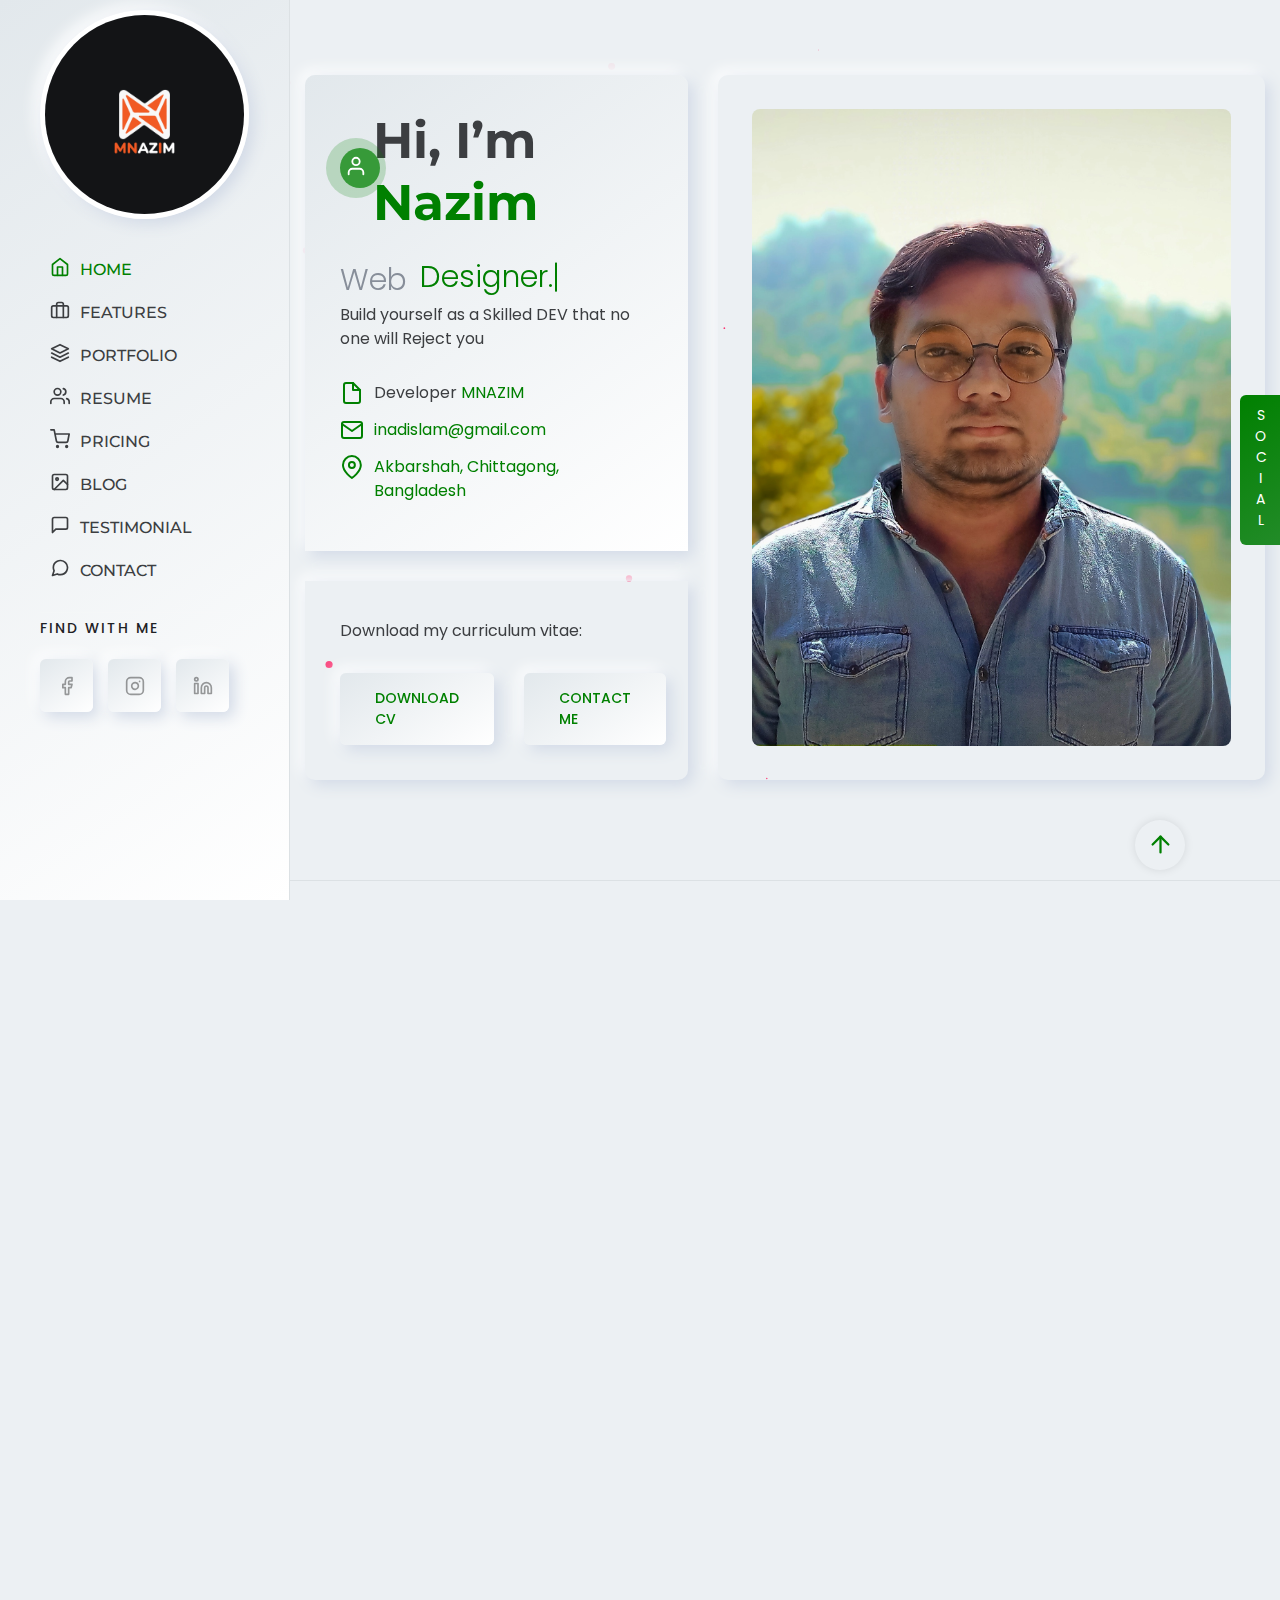
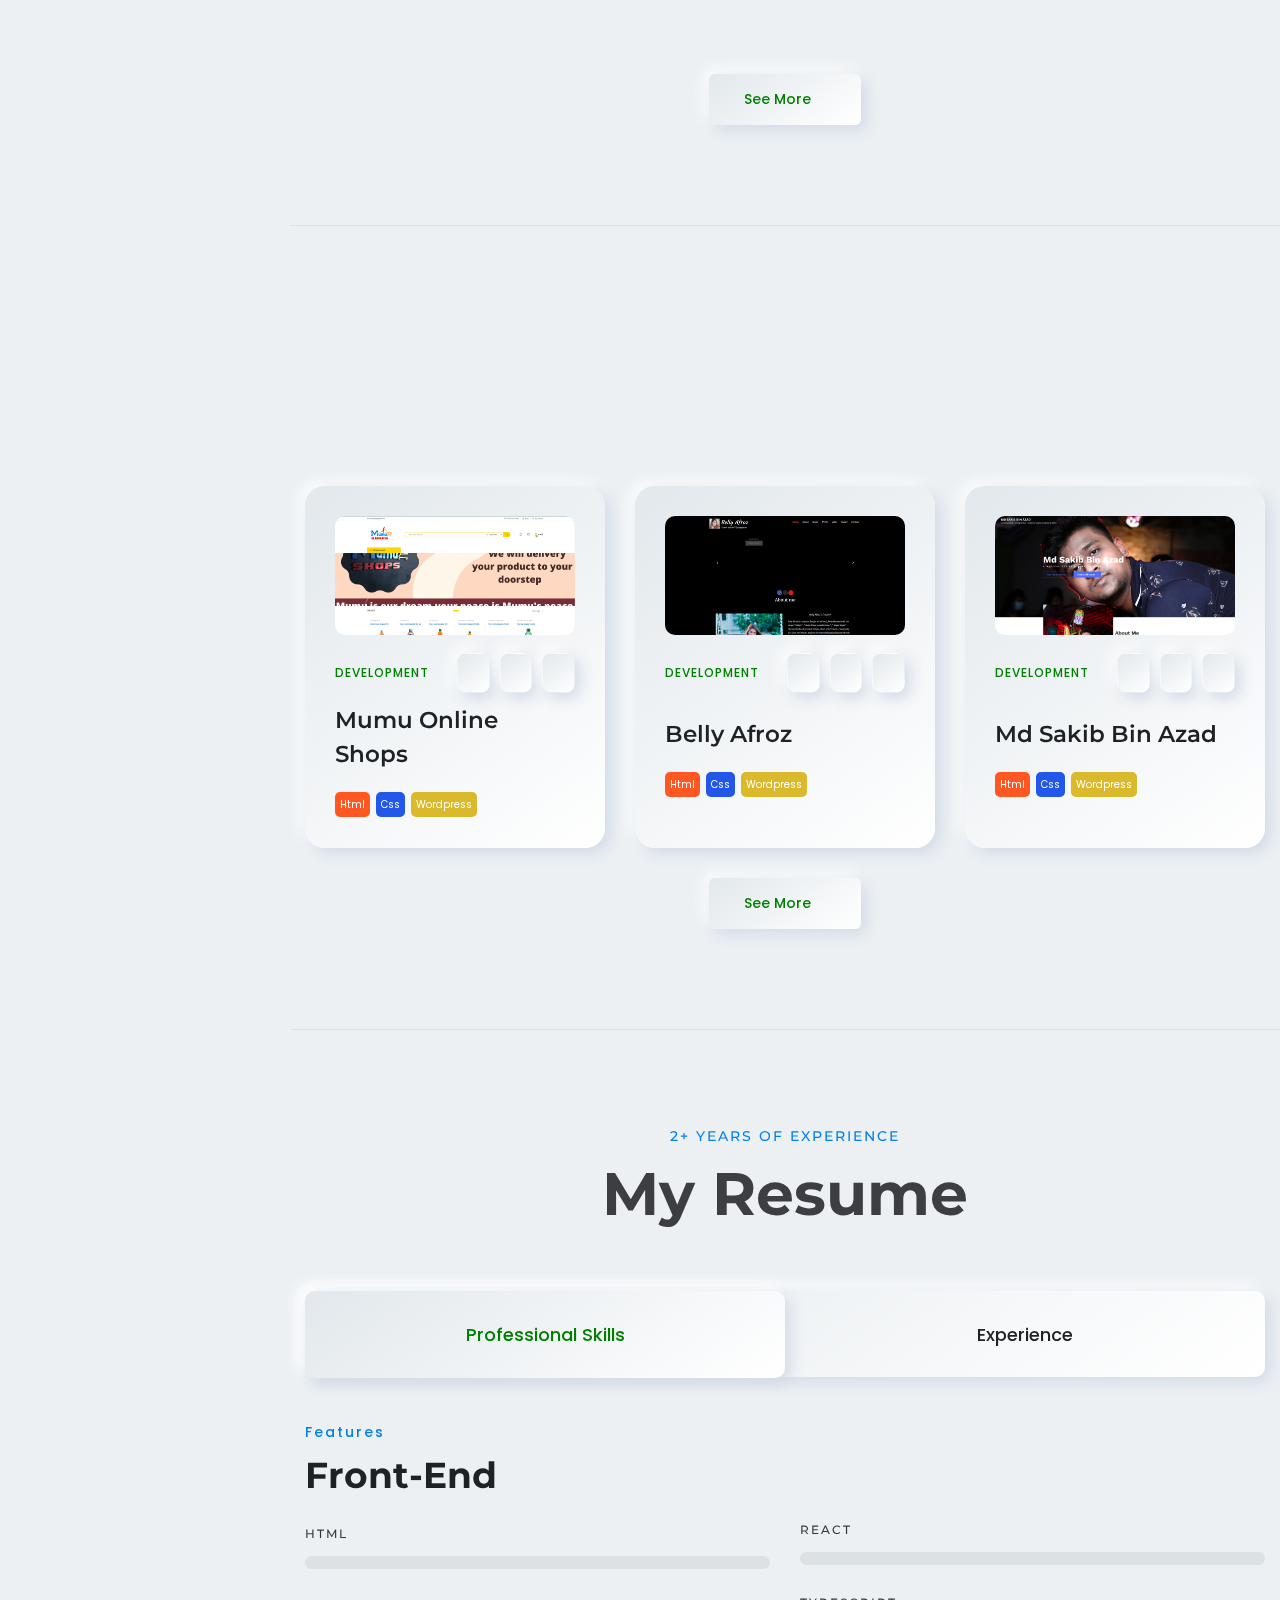
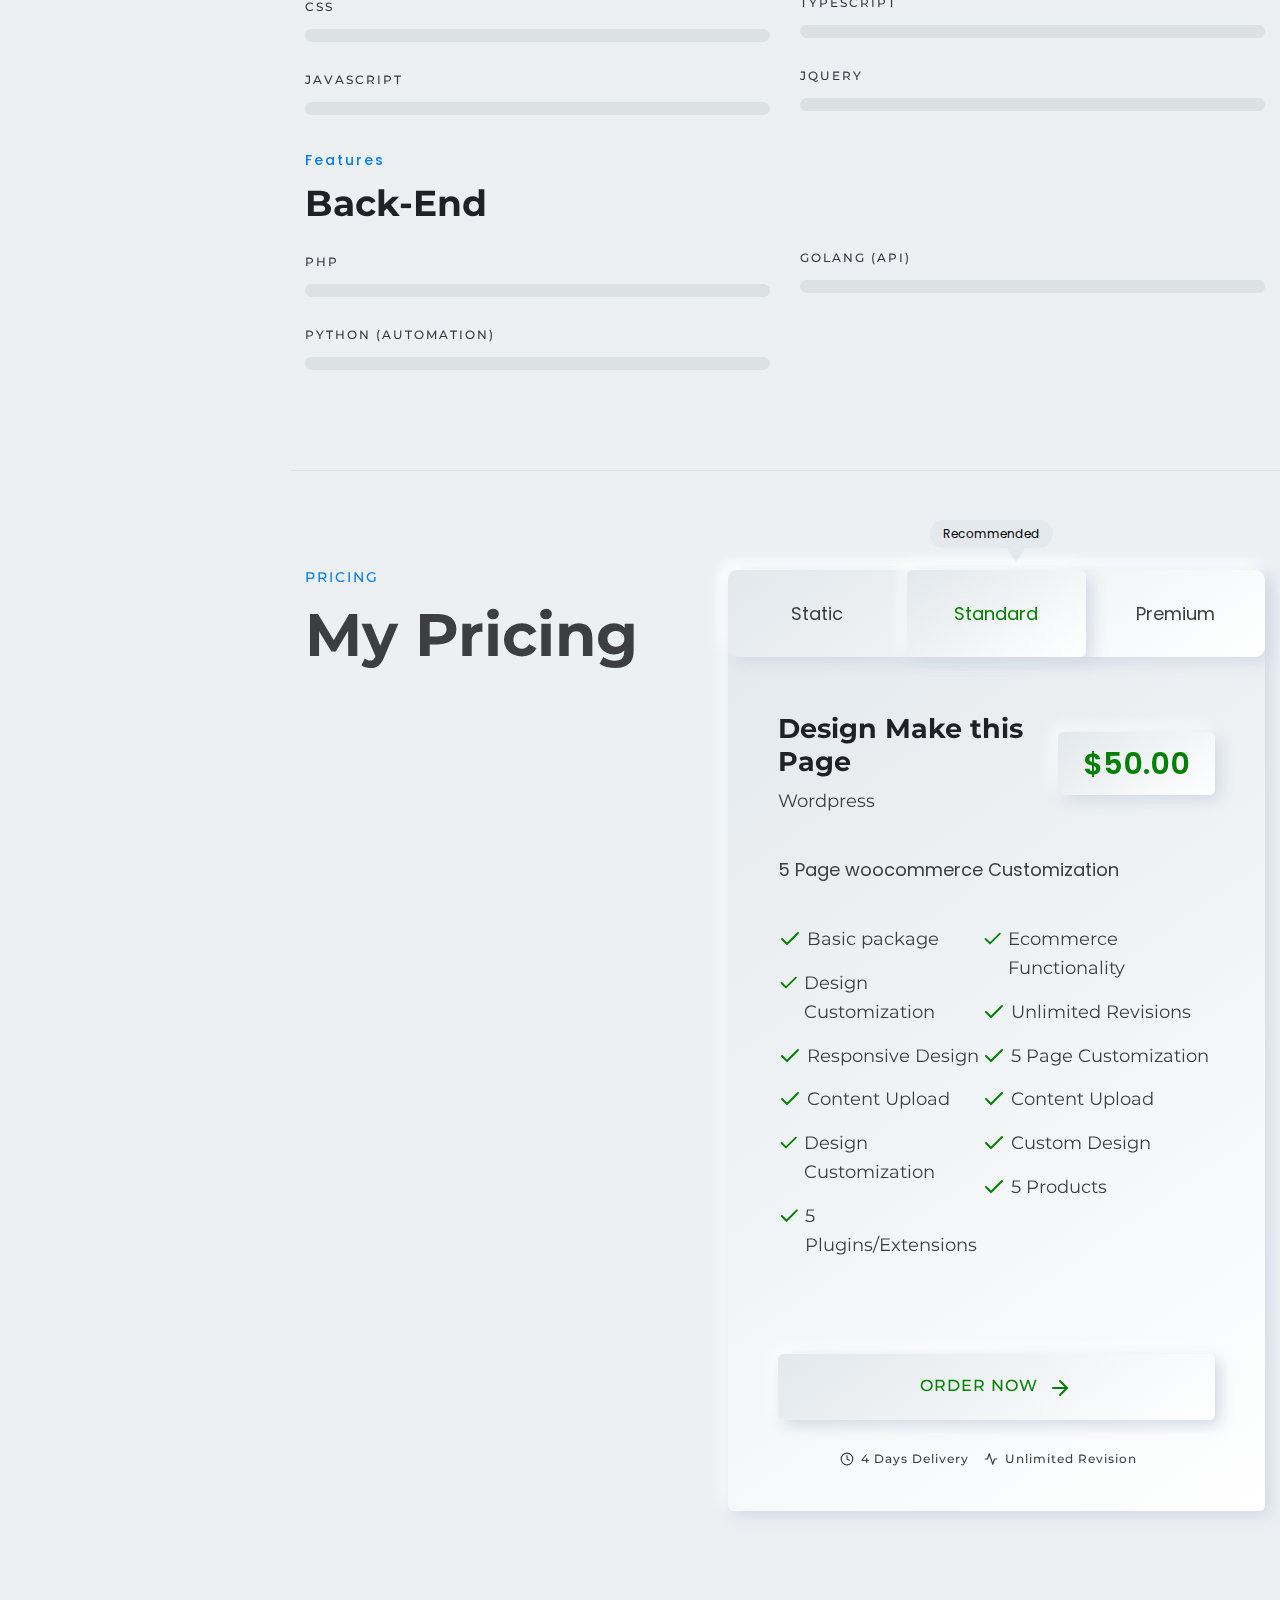
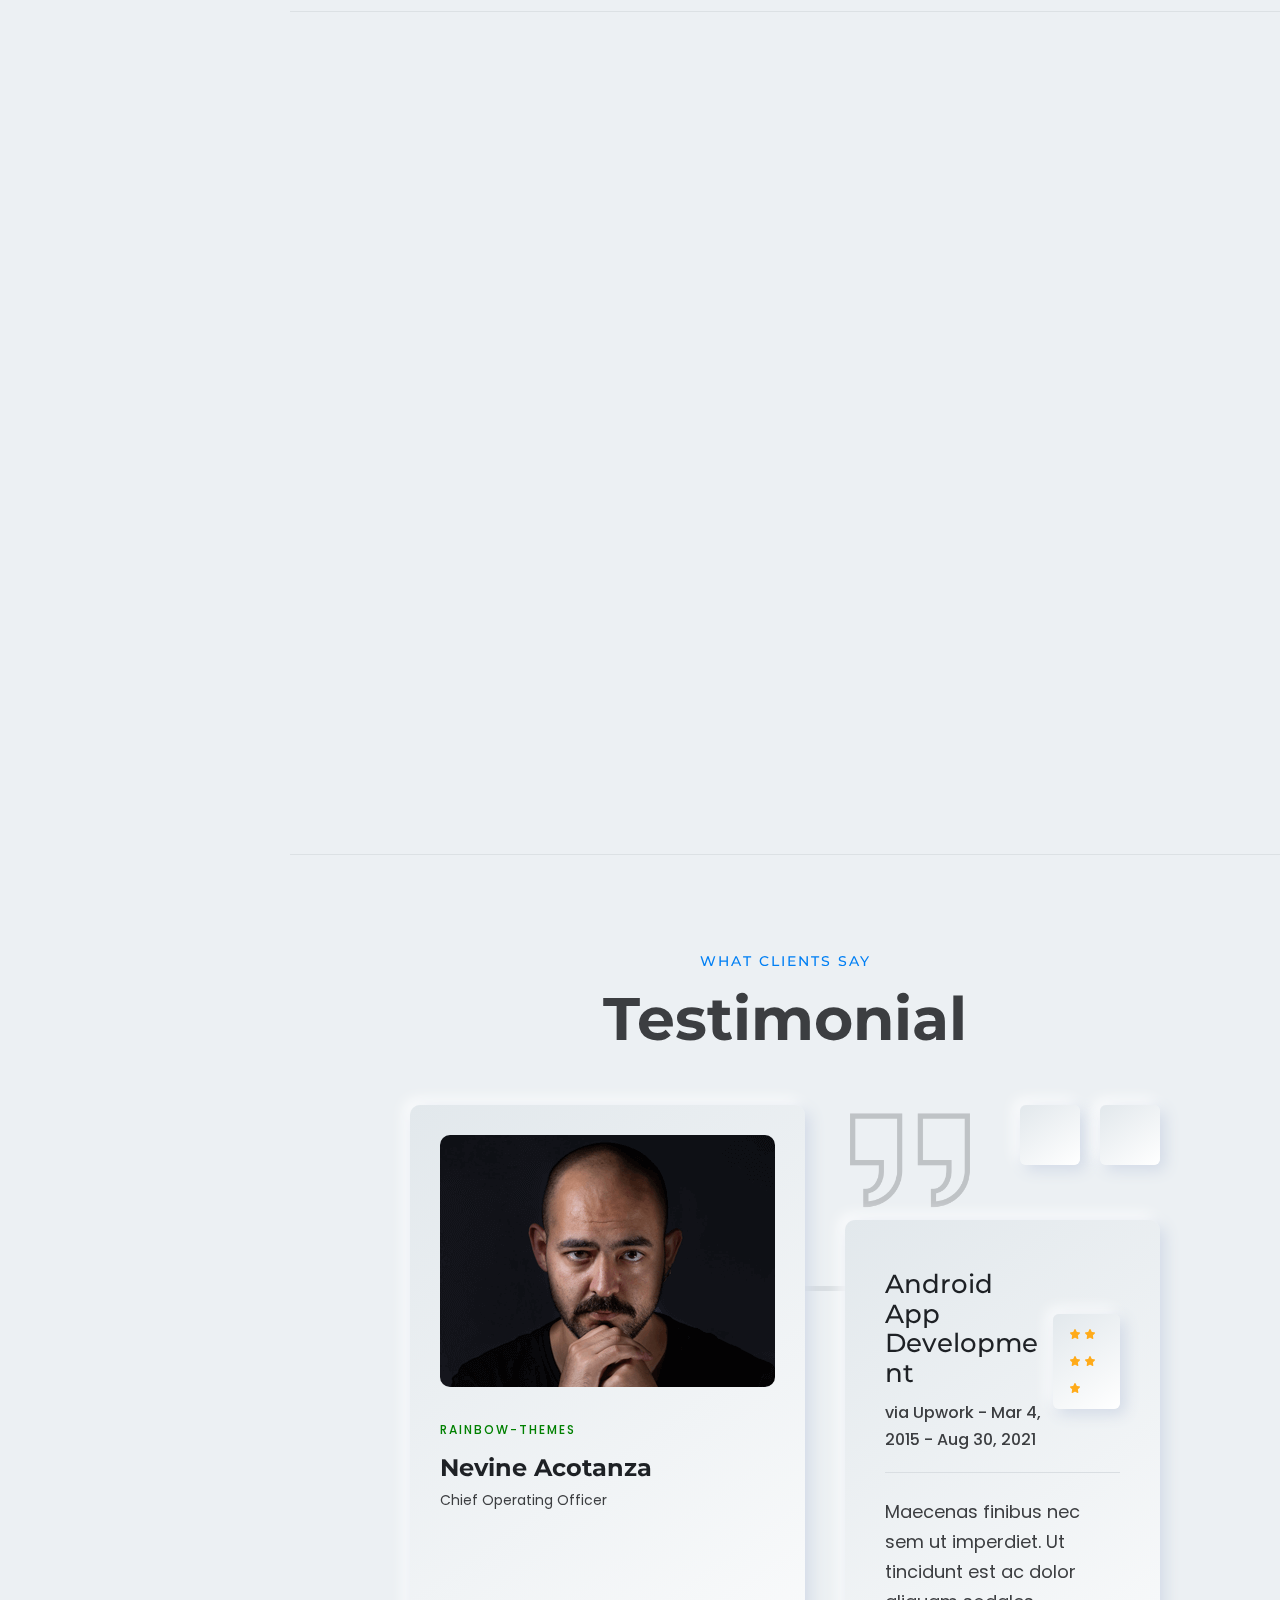
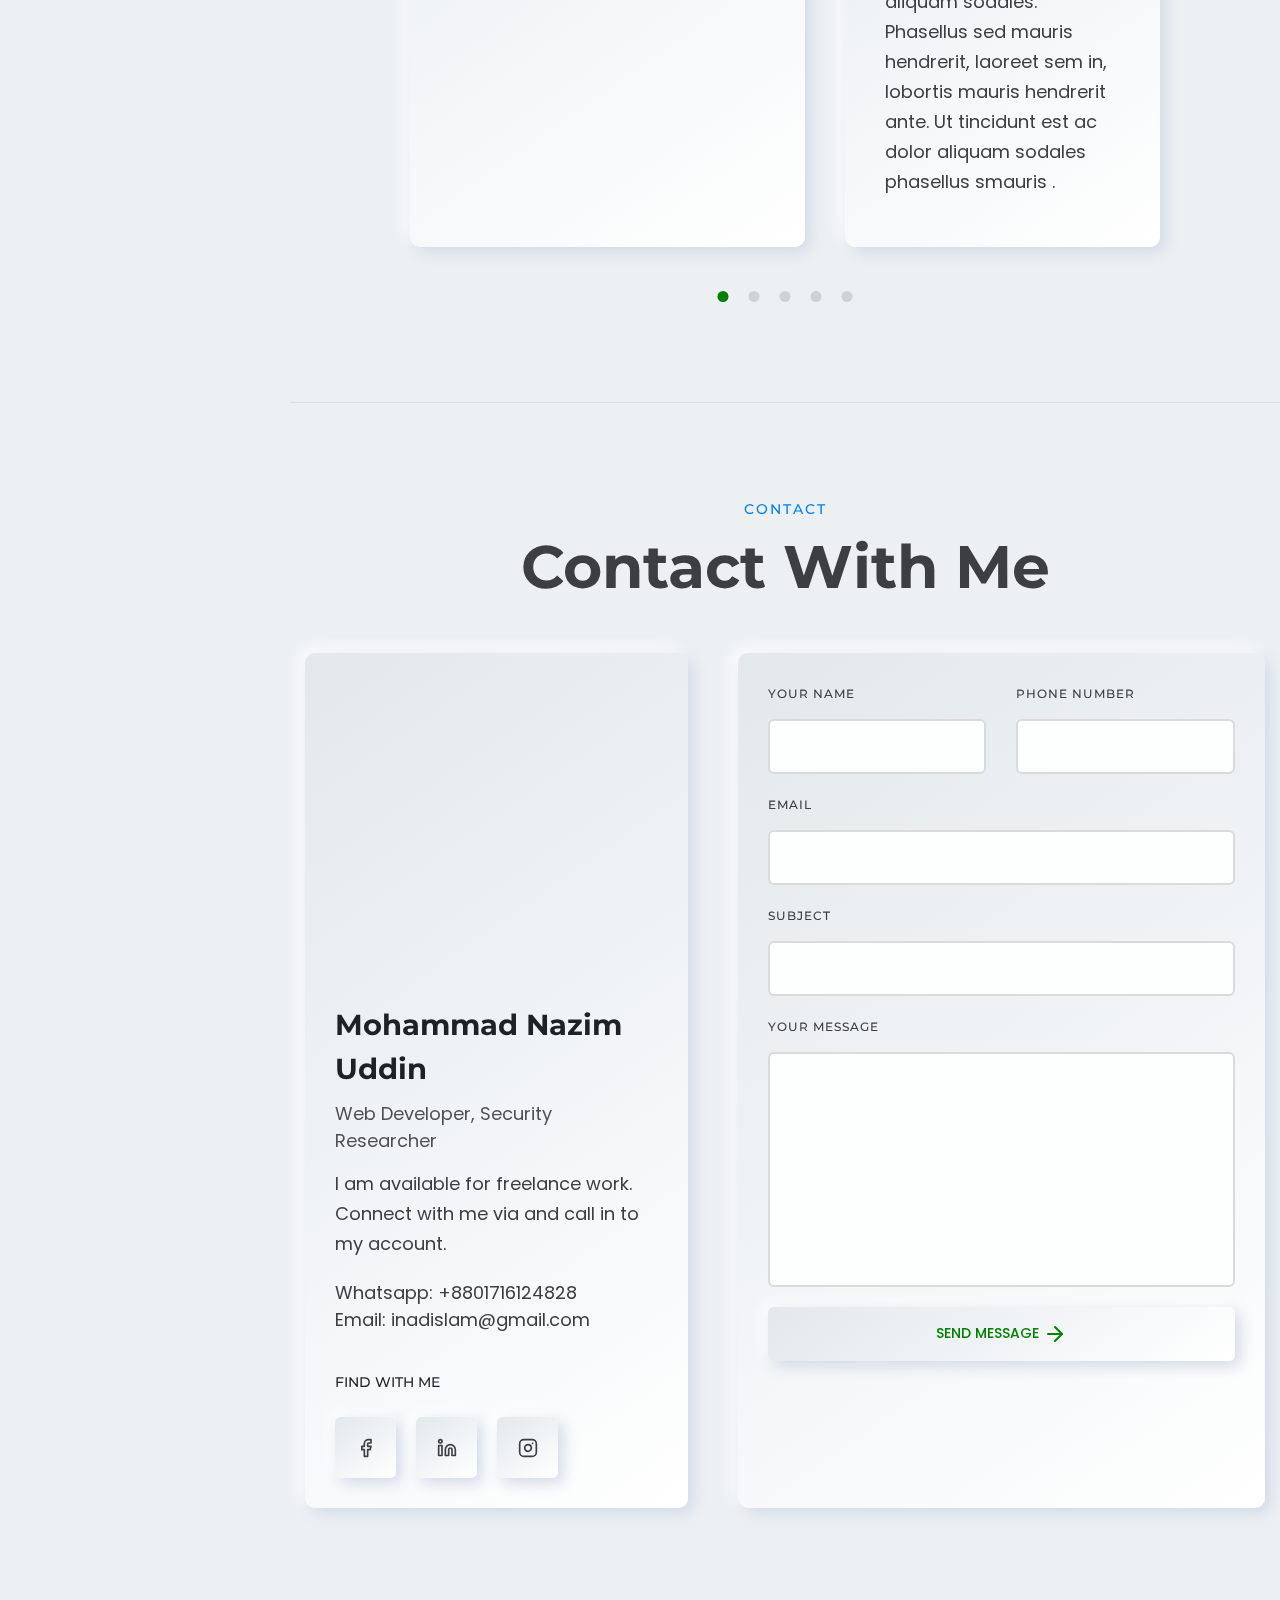
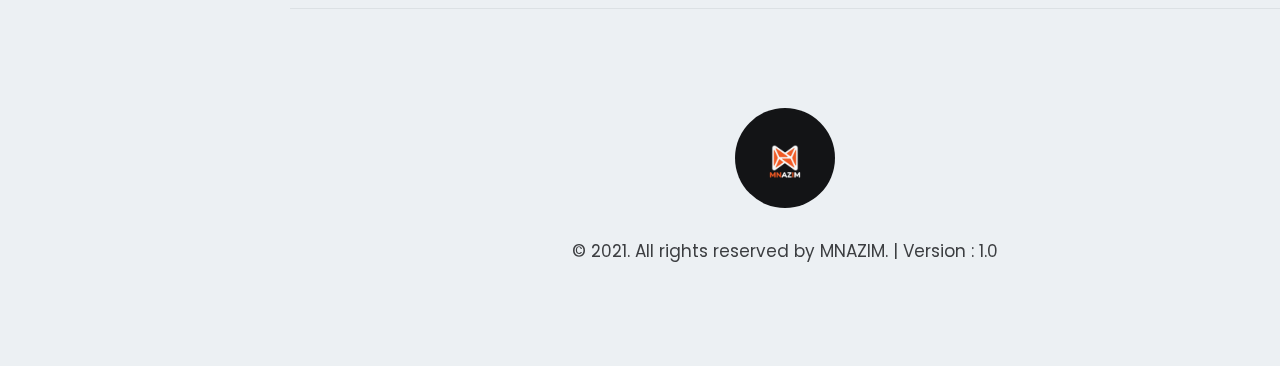
==== dev-portfolio/index.html @ f453cce5 "New Portfolio Added" ====
<!DOCTYPE html>
<html lang="en">

<head>
    <meta charset="utf-8">
    <meta http-equiv="x-ua-compatible" content="ie=edge">
    <title>Mohammad Nazim Uddin || Personal Portfolio </title>
    <meta name="robots" content="noindex, follow" />
    <meta name="viewport" content="width=device-width, initial-scale=1, shrink-to-fit=no">
    <meta name="Developer" content="Mohammad Nazim Uddin" />
    <meta name="description" content="This is my Portfolio Site | MNAZIM |" />
    <meta name="twitter:title" content="|| MNAZIM Portfolio ||">
    <meta name="twitter:card" content="summary_large_image">
    <meta name="twitter:description" content="This is my Portfolio Site | MNAZIM |">
    <meta property="og:title" content="This is my Portfolio Site | MNAZIM |">
    <meta property="og:image" content="assets/img/wapborhan.png">
    <meta property="og:image:width" content="700" />
    <meta property="og:image:height" content="400" />
    <meta property="og:url" content="https://inadislam.github.io" />
    <meta property="og:type" content="WEBSITE" />
    <meta property="og:title" content="|| MNAZIM Portfolio ||" />
    <meta property="og:description" content="This is my Portfolio Site | MNAZIM |" />
    <meta property="og:site_name" content="MNAZIM" />
    <meta name="twitter:image" content="assets/img/wapborhan.png">
    <!-- Favicon -->
    <link rel="shortcut icon" type="image/x-icon" href="assets/images/favicon.ico">
    <!-- CSS  -->
    <link rel="stylesheet" href="assets/css/vendor/bootstrap.min.css">
    <link rel="stylesheet" href="assets/css/vendor/slick.css">
    <link rel="stylesheet" href="assets/css/vendor/slick-theme.css">
    <link rel="stylesheet" href="assets/css/vendor/aos.css">
    <link rel="stylesheet" href="assets/css/plugins/feature.css">
    <!-- Style css -->
    <link rel="stylesheet" href="assets/css/style.css">
</head>

<body class="white-version home-sticky spybody" data-spy="scroll" data-target=".navbar-example2" data-offset="150">

    <!-- start Header area -->
    <div class="d-none d-xl-block header-style-2">
        <header class="rn-header-area d-flex align-items-start flex-column left-header-style">
            <div class="logo-area">
                <a href="index.html">
                    <img src="assets/images/logo/logo-06.png" alt="personal-logo">
                </a>
            </div>
            <nav id="sideNavs" class="mainmenu-nav navbar-example2">
                <ul class="primary-menu nav nav-pills">
                    <li class="nav-item"><a class="nav-link smoth-animation-two active" href="#home"><i
                                data-feather="home"></i> Home</a></li>
                    <li class="nav-item"><a class="nav-link smoth-animation-two" href="#features"> <i
                                data-feather="briefcase"></i>Features</a></li>
                    <li class="nav-item"><a class="nav-link smoth-animation-two" href="#portfolio"><i
                                data-feather="layers"></i>Portfolio</a></li>
                    <li class="nav-item"><a class="nav-link smoth-animation-two" href="#resume"><i
                                data-feather="users"></i>Resume</a></li>
                    <li class="nav-item"><a class="nav-link smoth-animation-two" href="#pricing"><i
                                data-feather="shopping-cart"></i>Pricing</a></li>
                    <li class="nav-item"><a class="nav-link smoth-animation-two" href="#blog"><i
                                data-feather="image"></i>blog</a></li>
                    <li class="nav-item"><a class="nav-link smoth-animation-two" href="#testimonial"><i
                                data-feather="message-square"></i>Testimonial</a></li>
                    <li class="nav-item"><a class="nav-link smoth-animation-two" href="#contacts"><i
                                data-feather="message-circle"></i>Contact</a></li>
                </ul>
            </nav>
            <div class="footer">
                <div class="social-share-style-1  mt--30">
                    <span class="title">find with me</span>
                    <ul class="social-share d-flex liststyle">
                        <li class="facebook"><a href="http://facebook.com/mnuddin.dh" target="_blank"><svg
                                    xmlns="http://www.w3.org/2000/svg" width="24" height="24" viewBox="0 0 24 24"
                                    fill="none" stroke="currentColor" stroke-width="2" stroke-linecap="round"
                                    stroke-linejoin="round" class="feather feather-facebook">
                                    <path d="M18 2h-3a5 5 0 0 0-5 5v3H7v4h3v8h4v-8h3l1-4h-4V7a1 1 0 0 1 1-1h3z"></path>
                                </svg></a>
                        </li>
                        <li class="instagram"><a href="https://www.instagram.com/mdnazimuddin.dh" target="_blank"><svg
                                    xmlns="http://www.w3.org/2000/svg" width="24" height="24" viewBox="0 0 24 24"
                                    fill="none" stroke="currentColor" stroke-width="2" stroke-linecap="round"
                                    stroke-linejoin="round" class="feather feather-instagram">
                                    <rect x="2" y="2" width="20" height="20" rx="5" ry="5"></rect>
                                    <path d="M16 11.37A4 4 0 1 1 12.63 8 4 4 0 0 1 16 11.37z"></path>
                                    <line x1="17.5" y1="6.5" x2="17.51" y2="6.5"></line>
                                </svg></a>
                        </li>
                        <li class="linkedin"><a href="https://www.linkedin.com/in/mohammad-nazim-uddin-a07400223/"
                                target="_blank"><svg xmlns="http://www.w3.org/2000/svg" width="24" height="24"
                                    viewBox="0 0 24 24" fill="none" stroke="currentColor" stroke-width="2"
                                    stroke-linecap="round" stroke-linejoin="round" class="feather feather-linkedin">
                                    <path
                                        d="M16 8a6 6 0 0 1 6 6v7h-4v-7a2 2 0 0 0-2-2 2 2 0 0 0-2 2v7h-4v-7a6 6 0 0 1 6-6z">
                                    </path>
                                    <rect x="2" y="9" width="4" height="12"></rect>
                                    <circle cx="4" cy="4" r="2"></circle>
                                </svg></a>
                        </li>
                    </ul>
                </div>
            </div>
        </header>
    </div>
    <!-- start Header area end -->

    <!-- Header Mobile Bar  -->
    <div class="header-style-2 d-block d-xl-none">
        <div class="row align-items-center">
            <div class="col-6">
                <div class="logo">
                    <a href="index.html">
                        <img src="assets/images/logo/logo-dark.png" alt="Logo">
                    </a>
                </div>
            </div>
            <div class="col-6">
                <div class="header-right text-right">
                    <div class="hamberger-menu">
                        <i id="menuBtn" class="feather-menu humberger-menu"></i>
                    </div>
                </div>
            </div>
        </div>
    </div>
    <!-- Header Mobile Bar  -->

    <!-- Start Popup Mobile Menu  -->
    <div class="popup-mobile-menu">
        <div class="inner">
            <div class="menu-top">
                <div class="menu-header">
                    <div class="sr-hd">
                        <div class="sr-logo">
                            <a class="logo" href="index.html">
                                <img src="assets/images/logo/logos-circle.png" alt="Personal Portfolio">
                            </a>
                        </div>
                        <div class="sr-content">
                            <p class="discription">MNAZIM</p>
                        </div>
                    </div>
                    <div class="close-button">
                        <button class="close-menu-activation close"><i data-feather="x"></i></button>
                    </div>

                </div>

            </div>
            <div class="content">
                <ul class="primary-menu nav nav-pills">
                    <li class="nav-item"><a class="nav-link smoth-animation-two active" href="#home">Home</a></li>
                    <li class="nav-item"><a class="nav-link smoth-animation-two" href="#features">Features</a></li>
                    <li class="nav-item"><a class="nav-link smoth-animation-two" href="#portfolio">Portfolio</a></li>
                    <li class="nav-item"><a class="nav-link smoth-animation-two" href="#resume">Resume</a></li>
                    <li class="nav-item"><a class="nav-link smoth-animation-two" href="#clients">Clients</a></li>
                    <li class="nav-item"><a class="nav-link smoth-animation-two" href="#pricing">Pricing</a></li>
                    <li class="nav-item"><a class="nav-link smoth-animation-two" href="#blog">blog</a></li>
                    <li class="nav-item"><a class="nav-link smoth-animation-two" href="#contacts">Contact</a></li>
                </ul>
                <!-- social sharea area -->
                <div class="social-share-style-1 mt--40">
                    <span class="title">find with me</span>
                    <ul class="social-share d-flex liststyle">
                        <li class="facebook"><a href="http://facebook.com/mnuddin.dh" target="_blank"><svg
                                    xmlns="http://www.w3.org/2000/svg" width="24" height="24" viewBox="0 0 24 24"
                                    fill="none" stroke="currentColor" stroke-width="2" stroke-linecap="round"
                                    stroke-linejoin="round" class="feather feather-facebook">
                                    <path d="M18 2h-3a5 5 0 0 0-5 5v3H7v4h3v8h4v-8h3l1-4h-4V7a1 1 0 0 1 1-1h3z"></path>
                                </svg></a>
                        </li>
                        <li class="instagram"><a href="https://www.instagram.com/mdnazimuddin.dh" target="_blank"><svg
                                    xmlns="http://www.w3.org/2000/svg" width="24" height="24" viewBox="0 0 24 24"
                                    fill="none" stroke="currentColor" stroke-width="2" stroke-linecap="round"
                                    stroke-linejoin="round" class="feather feather-instagram">
                                    <rect x="2" y="2" width="20" height="20" rx="5" ry="5"></rect>
                                    <path d="M16 11.37A4 4 0 1 1 12.63 8 4 4 0 0 1 16 11.37z"></path>
                                    <line x1="17.5" y1="6.5" x2="17.51" y2="6.5"></line>
                                </svg></a>
                        </li>
                        <li class="linkedin"><a href="https://www.linkedin.com/in/mohammad-nazim-uddin-a07400223/"
                                target="_blank"><svg xmlns="http://www.w3.org/2000/svg" width="24" height="24"
                                    viewBox="0 0 24 24" fill="none" stroke="currentColor" stroke-width="2"
                                    stroke-linecap="round" stroke-linejoin="round" class="feather feather-linkedin">
                                    <path
                                        d="M16 8a6 6 0 0 1 6 6v7h-4v-7a2 2 0 0 0-2-2 2 2 0 0 0-2 2v7h-4v-7a6 6 0 0 1 6-6z">
                                    </path>
                                    <rect x="2" y="9" width="4" height="12"></rect>
                                    <circle cx="4" cy="4" r="2"></circle>
                                </svg></a>
                        </li>
                    </ul>
                </div>
                <!-- end -->
            </div>
        </div>
    </div>
    <!-- End Popup Mobile Menu  -->

    <main class="page-wrapper-two">


        <!-- Start Slider Area -->
        <div id="home" class="rn-slide-area">
            <div class="slide slider-style-3">
                <div id="particles-js"></div>
                <div class="container">
                    <div class="row slider-wrapper">
                        <div class="order-2 order-xl-1 col-lg-12 col-xl-5 mt_lg--50 mt_md--50 mt_sm--50">
                            <div class="slider-info">
                                <div class="row">
                                    <div class="col-xl-12 col-lg-12 col-12">
                                        <div class="user-info-top">
                                            <div class="user-info-header">
                                                <div class="sr-user">
                                                    <div class="user">
                                                        <i data-feather="user"></i>
                                                    </div>
                                                    <h2 class="title">
                                                        Hi, I’m <span>Nazim</span>
                                                    </h2>
                                                </div>
                                                <!-- type headline start-->
                                                <span class="cd-headline clip is-full-width">
                                                    <span>Web</span>
                                                    <!-- ROTATING TEXT -->
                                                    <span class="cd-words-wrapper">
                                                        <b class="is-visible">Designer.</b>
                                                        <b class="is-hidden">Developer.</b>
                                                        <b class="is-hidden">Security Researcher.</b>
                                                    </span>
                                                </span>
                                                <!-- type headline end -->
                                                <p class="disc">Build yourself as a Skilled DEV that no one will Reject
                                                    you</p>
                                            </div>
                                            <div class="user-info-footer">
                                                <div class="info">
                                                    <i data-feather="file"></i>
                                                    <span>Developer <a href="https://facebook.com/mnuddin.dev"
                                                            target="_blank">MNAZIM</a></span>
                                                </div>
                                                <div class="info">
                                                    <i data-feather="mail"></i>
                                                    <span><a href="mailto:inadislam@gmail.com">inadislam@gmail.com</a>
                                                    </span>
                                                </div>
                                                <div class="info">
                                                    <i data-feather="map-pin"></i>
                                                    <span><a href="https://goo.gl/maps/cBhWngN7Z9xFyNLi7"> Akbarshah,
                                                            Chittagong, Bangladesh</a></span>
                                                </div>
                                            </div>
                                        </div>
                                    </div>

                                    <div class="col-xl-12 col-lg-12 col-12">
                                        <div class="user-info-bottom">
                                            <span>Download my curriculum vitae: </span>
                                            <div class="button-wrapper d-flex">
                                                <a class="rn-btn mr--30" href="more/mnuddin.pdf"><span>DOWNLOAD
                                                        CV</span></a>
                                                <a class="rn-btn" href="#contacts"><span>CONTACT ME</span></a>
                                            </div>
                                        </div>
                                    </div>

                                </div>
                            </div>
                        </div>

                        <div class="order-1 order-xl-2 col-lg-12 col-xl-7">
                            <div class="background-image-area srpd">
                                <div class="havatar thumbnail-image img-container--gradient">
                                    <img id="border" class="image gardnt" src="assets/images/slider/author.jpeg"
                                        alt="Personal Portfolio">
                                </div>
                                <span class="gradient-borders"></span>
                            </div>
                        </div>

                    </div>
                </div>
            </div>
        </div>
        <!-- End Slider Area -->





        <!-- Start Service Area -->
        <div class="rn-service-area rn-section-gap section-separator" id="features">
            <div class="container">
                <div class="row">
                    <div class="col-lg-12">
                        <div class="section-title text-center" data-aos="fade-up" data-aos-duration="500"
                            data-aos-delay="100" data-aos-once="true">
                            <span class="subtitle">Features</span>
                            <h2 class="title">What I Do</h2>
                        </div>
                    </div>
                </div>
                <div class="row row--25 mt_md--10 mt_sm--10 justify-content-center">

                    <!-- Start Single Service -->
                    <div data-aos="fade-up" data-aos-duration="500" data-aos-delay="100" data-aos-once="true"
                        class="col-lg-6 col-xl-4 col-md-6 col-sm-12 col-12 mt--50 mt_md--30 mt_sm--30">
                        <div class="rn-service">
                            <div class="inner">
                                <div class="icon">
                                    <i data-feather="menu"></i>
                                </div>
                                <div class="content">
                                    <h4 class="title">Web Design</h4>
                                    <p class="description">Modern genre need Modern website to start your online
                                        business.I am a professional Web Designer.I will make a modern responsive web
                                        template as your requirements.</p>
                                    <a class="read-more-button"><i class="feather-arrow-right"></i></a>
                                </div>
                            </div>
                            <!-- <a class="over-link" href="more/features/web-design.html"></a> -->
                        </div>
                    </div>
                    <!-- End SIngle Service -->
                    <!-- Start Single Service -->
                    <div data-aos="fade-up" data-aos-duration="500" data-aos-delay="300" data-aos-once="true"
                        class="col-lg-6 col-xl-4 col-md-6 col-sm-12 col-12 mt--50 mt_md--30 mt_sm--30">
                        <div class="rn-service">
                            <div class="inner">
                                <div class="icon">
                                    <i data-feather="book-open"></i>
                                </div>
                                <div class="content">
                                    <h4 class="title">Web Development</h4>
                                    <p class="description">For that modern genre just a static web page or template not
                                        enough for you business.You need to add Dynamic functionality to users and for
                                        that you need a Developer.</p>
                                    <a class="read-more-button"><i class="feather-arrow-right"></i></a>
                                </div>
                            </div>
                            <!-- <a class="over-link" href="more/features/web-development.html"></a> -->
                        </div>
                    </div>
                    <!-- End SIngle Service -->
                    <!-- Start Single Service -->
                    <div data-aos="fade-up" data-aos-duration="500" data-aos-delay="500" data-aos-once="true"
                        class="col-lg-6 col-xl-4 col-md-6 col-sm-12 col-12 mt--50 mt_md--30 mt_sm--30">
                        <div class="rn-service">
                            <div class="inner">
                                <div class="icon">
                                    <i data-feather="tv"></i>
                                </div>
                                <div class="content">
                                    <h4 class="title">Security Researcher</h4>
                                    <p class="description">if you have a website and you afraid that hacker will attack
                                        to your website than you can contact me.</p>
                                    <a class="read-more-button"><i class="feather-arrow-right"></i></a>
                                </div>
                            </div>
                            <!-- <a class="over-link" href="more/features/app-development.html"></a> -->
                        </div>
                    </div>
                    <!-- End SIngle Service -->

                </div>
                <div class="row">
                    <div class="col-lg-12 mt-5 text-center">
                        <a class="rn-btn" href="more/features/index.html">See More <i class="feather-loader"></i></a>
                    </div>
                </div>
            </div>
        </div>
        <!-- End Service Area  -->

        <!-- Start Portfolio Area -->
        <div class="rn-portfolio-area rn-section-gap section-separator" id="portfolio">
            <div class="container">
                <div class="row">
                    <div class="col-lg-12">
                        <div data-aos="fade-up" data-aos-duration="500" data-aos-delay="100" data-aos-once="true"
                            class="section-title text-center">
                            <span class="subtitle">Visit my portfolio and keep your feedback</span>
                            <h2 class="title">My Portfolio</h2>
                        </div>
                    </div>
                </div>

                <div class="row row--25 mt--10 mt_md--10 mt_sm--10 justify-content-center">
                    <!-- Start Single Portfolio -->
                    <div data-aos="fade-up" data-aos-delay="100" data-aos-once="true"
                        class="col-lg-6 col-xl-4 col-md-6 col-12 mt--50 mt_md--30 mt_sm--30 aos-init aos-animate">
                        <div class="rn-portfolio">
                            <div class="inner">
                                <div class="thumbnail">
                                    <a>
                                        <img src="assets/images/portfolio/mumuonlineshop.png"
                                            alt="Personal Portfolio Images">
                                    </a>
                                </div>
                                <div class="content">
                                    <div class="category-info">
                                        <div class="category-list">
                                            <a href="javascript:void(0)">Development</a>
                                        </div>
                                        <div class="meta">
                                            <div class="card-btn-container d-flex">
                                                <div><a href="https://mumuonlineshops.com/"
                                                        class="btn card-btn" title="Source Code"><i
                                                            data-brackets-id="11286" class="feather-github"></i></a>
                                                </div>
                                                <div><a href="https://mumuonlineshops.com/"
                                                        class="btn card-btn" title="Live"><i data-brackets-id="11286"
                                                            class="feather-external-link"></i></a></div>
                                                <div><a href="javascript:void(0)" data-toggle="modal"
                                                        data-target="#exampleModalCenter-1" class="btn card-btn"
                                                        title="Details"><i data-brackets-id="11286"
                                                            class="feather-eye"></i></a></div>
                                            </div>
                                        </div>
                                    </div>
                                    <h4 class="title"><a>Mumu Online Shops<i class="feather-arrow-up-right"></i></a>
                                    </h4>
                                    <p class="tags mt-3">
                                        <span class="html">Html</span>
                                        <span class="css">Css</span>
                                        <span class="javascript">Wordpress</span>
                                    </p>
                                </div>
                            </div>
                        </div>
                    </div>
                    <!-- End Single Portfolio -->

                    <!-- Start Single Portfolio -->
                    <div data-aos="fade-up" data-aos-delay="300" data-aos-once="true"
                        class="col-lg-6 col-xl-4 col-md-6 col-12 mt--50 mt_md--30 mt_sm--30 aos-init aos-animate">
                        <div class="rn-portfolio">
                            <div class="inner">
                                <div class="thumbnail">
                                    <a>
                                        <img src="assets/images/portfolio/belly_afroz.png"
                                            alt="Personal Portfolio Images">
                                    </a>
                                </div>
                                <div class="content">
                                    <div class="category-info">
                                        <div class="category-list">
                                            <a href="javascript:void(0)">Development</a>
                                        </div>
                                        <div class="meta">
                                            <div class="card-btn-container d-flex">
                                                <div><a href="https://bellyafroz.com/"
                                                        class="btn card-btn" title="Source Code"><i
                                                            data-brackets-id="11286" class="feather-github"></i></a>
                                                </div>
                                                <div><a href="https://bellyafroz.com/"
                                                        class="btn card-btn" title="Live"><i data-brackets-id="11286"
                                                            class="feather-external-link"></i></a></div>
                                                <div><a href="javascript:void(0)" data-toggle="modal"
                                                        data-target="#exampleModalCenter-2" class="btn card-btn"
                                                        title="Details"><i data-brackets-id="11286"
                                                            class="feather-eye"></i></a></div>
                                            </div>
                                        </div>
                                    </div>
                                    <h4 class="title"><a>Belly Afroz<i class="feather-arrow-up-right"></i></a>
                                    </h4>
                                    <p class="tags mt-3">
                                        <span class="html">Html</span>
                                        <span class="css">Css</span>
                                        <span class="javascript">Wordpress</span>
                                    </p>
                                </div>
                            </div>
                        </div>
                    </div>
                    <!-- End Single Portfolio -->

                    <!-- Start Single Portfolio -->
                    <div data-aos="fade-up" data-aos-delay="500" data-aos-once="true"
                        class="col-lg-6 col-xl-4 col-md-6 col-12 mt--50 mt_md--30 mt_sm--30 aos-init aos-animate">
                        <div class="rn-portfolio">
                            <div class="inner">
                                <div class="thumbnail">
                                    <a href="javascript:void(0)">
                                        <img src="assets/images/portfolio/mdsakib.png"
                                            alt="Personal Portfolio Images">
                                    </a>
                                </div>
                                <div class="content">
                                    <div class="category-info">
                                        <div class="category-list">
                                            <a href="javascript:void(0)">Development</a>
                                        </div>
                                        <div class="meta">
                                            <div class="card-btn-container d-flex">
                                                <div><a href="mdsakibbinazad.com/" class="btn card-btn"
                                                        title="Source Code"><i data-brackets-id="11286"
                                                            class="feather-github"></i></a></div>
                                                <div><a href="mdsakibbinazad.com/" class="btn card-btn"
                                                        title="Live"><i data-brackets-id="11286"
                                                            class="feather-external-link"></i></a></div>
                                                <div><a href="javascript:void(0)" data-toggle="modal"
                                                        data-target="#exampleModalCenter-3" class="btn card-btn"
                                                        title="Details"><i data-brackets-id="11286"
                                                            class="feather-eye"></i></a></div>
                                            </div>
                                            <!--
                                                    <span><a href="javascript:void(0)"><i class="feather-heart"></i></a>
                                                        630</span>-->
                                        </div>
                                    </div>
                                    <h4 class="title"><a href="javascript:void(0)">Md Sakib Bin Azad
                                            <i class="feather-arrow-up-right"></i></a></h4>
                                    <p class="tags mt-3">
                                        <span class="html">Html</span>
                                        <span class="css">Css</span>
                                        <span class="javascript">Wordpress</span>
                                    </p>
                                </div>
                            </div>
                        </div>
                    </div>
                    <!-- End Single Portfolio -->


                </div>
                <div class="row">
                    <div class="col-lg-12 mt-5 text-center">
                        <a class="rn-btn" href="more/portfolio/index.html">See More <i class="feather-loader"></i></a>
                    </div>
                </div>
            </div>
        </div>
        <!-- End portfolio Area -->
        <!-- Start Resume Area -->
        <div class="rn-resume-area rn-section-gap section-separator" id="resume">
            <div class="container">
                <div class="row">
                    <div class="col-lg-12">
                        <div class="section-title text-center">
                            <span class="subtitle">2+ Years of Experience</span>
                            <h2 class="title">My Resume</h2>
                        </div>
                    </div>
                </div>
                <div class="row mt--45">
                    <div class="col-lg-12">
                        <ul class="rn-nav-list nav nav-tabs" id="myTabs" role="tablist">

                            <li class="nav-item">
                                <a class="nav-link active" id="professional-tab" data-toggle="tab" href="#professional"
                                    role="tab" aria-controls="professional" aria-selected="true">professional
                                    Skills</a>
                            </li>
                            <!--
                            <li class="nav-item">
                                <a class="nav-link" id="education-tab" data-toggle="tab" href="#education" role="tab" aria-controls="education" aria-selected="false">education</a>
                            </li>
-->
                            <li class="nav-item">
                                <a class="nav-link" id="experience-tab" data-toggle="tab" href="#experience" role="tab"
                                    aria-controls="experience" aria-selected="false">experience</a>
                            </li>
                            <!--
                            <li class="nav-item">
                                <a class="nav-link" id="interview-tab" data-toggle="tab" href="#interview" role="tab" aria-controls="interview" aria-selected="false">interview</a>
                            </li>
-->
                        </ul>
                        <!-- Start Tab Content Wrapper  -->
                        <div class="rn-nav-content tab-content" id="myTabContents">


                            <!-- Start Single Tab  -->
                            <div class="tab-pane fade show active fade single-tab-area" id="professional"
                                role="tabpanel" aria-labelledby="professional-tab">
                                <div class="personal-experience-inner mt--40">
                                    <div class="row row--40">

                                        <!-- Start Single Progressbar  -->
                                        <div class="col-lg-6 col-md-6 col-12">
                                            <div class="progress-wrapper">
                                                <div class="content">
                                                    <span class="subtitle">Features</span>
                                                    <h4 class="maintitle">Front-End</h4>
                                                    <!-- Start Single Progress Charts -->
                                                    <div class="progress-charts">
                                                        <h6 class="heading heading-h6">HTML</h6>
                                                        <div class="progress">
                                                            <div class="progress-bar wow fadeInLeft"
                                                                data-wow-duration="0.5s" data-wow-delay=".3s"
                                                                role="progressbar" style="width: 100%" aria-valuenow="85"
                                                                aria-valuemin="0" aria-valuemax="100"><span
                                                                    class="percent-label">100%</span></div>
                                                        </div>
                                                    </div>
                                                    <!-- End Single Progress Charts -->

                                                    <!-- Start Single Progress Charts -->
                                                    <div class="progress-charts">
                                                        <h6 class="heading heading-h6">CSS</h6>
                                                        <div class="progress">
                                                            <div class="progress-bar wow fadeInLeft"
                                                                data-wow-duration="0.6s" data-wow-delay=".4s"
                                                                role="progressbar" style="width: 90%" aria-valuenow="85"
                                                                aria-valuemin="0" aria-valuemax="100"><span
                                                                    class="percent-label">90%</span></div>
                                                        </div>
                                                    </div>
                                                    <!-- End Single Progress Charts -->

                                                    <!-- Start Single Progress Charts -->
                                                    <div class="progress-charts">
                                                        <h6 class="heading heading-h6">JavaScript</h6>
                                                        <div class="progress">
                                                            <div class="progress-bar wow fadeInLeft"
                                                                data-wow-duration="0.7s" data-wow-delay=".5s"
                                                                role="progressbar" style="width: 60%" aria-valuenow="85"
                                                                aria-valuemin="0" aria-valuemax="100"><span
                                                                    class="percent-label">60%</span></div>
                                                        </div>
                                                    </div>
                                                    <!-- End Single Progress Charts -->
                                                </div>
                                            </div>
                                        </div>
                                        <!-- End Single Progressbar  -->

                                        <!-- Start Single Progressbar  -->
                                        <div class="col-lg-6 col-md-6 col-12 mt_sm--60">
                                            <div class="progress-wrapper">
                                                <div class="content pd-t">
                                                    <!--
                                                    <span class="subtitle">Features</span>
                                                    <h4 class="maintitle">Back-End</h4>
-->

                                                    <!-- Start Single Progress Charts -->
                                                    <div class="progress-charts">
                                                        <h6 class="heading heading-h6">React</h6>
                                                        <div class="progress">
                                                            <div class="progress-bar wow fadeInLeft"
                                                                data-wow-duration="0.9s" data-wow-delay=".7s"
                                                                role="progressbar" style="width: 30%" aria-valuenow="85"
                                                                aria-valuemin="0" aria-valuemax="100"><span
                                                                    class="percent-label">30%</span></div>
                                                        </div>
                                                    </div>
                                                    <!-- End Single Progress Charts -->

                                                    <!-- Start Single Progress Charts -->
                                                    <div class="progress-charts">
                                                        <h6 class="heading heading-h6">TypeScript</h6>
                                                        <div class="progress">
                                                            <div class="progress-bar wow fadeInLeft"
                                                                data-wow-duration="0.6s" data-wow-delay=".4s"
                                                                role="progressbar" style="width: 30%" aria-valuenow="85"
                                                                aria-valuemin="0" aria-valuemax="100"><span
                                                                    class="percent-label">30%</span></div>
                                                        </div>
                                                    </div>
                                                    <!-- End Single Progress Charts -->

                                                    <!-- Start Single Progress Charts -->
                                                    <div class="progress-charts">
                                                        <h6 class="heading heading-h6">Jquery</h6>
                                                        <div class="progress">
                                                            <div class="progress-bar wow fadeInLeft"
                                                                data-wow-duration="0.8s" data-wow-delay=".6s"
                                                                role="progressbar" style="width: 70%" aria-valuenow="85"
                                                                aria-valuemin="0" aria-valuemax="100"><span
                                                                    class="percent-label">70%</span></div>
                                                        </div>
                                                    </div>
                                                    <!-- End Single Progress Charts -->

                                                </div>
                                            </div>
                                        </div>
                                        <!-- End Single Progressbar  -->

                                    </div>

                                    <div class="row row--40 backend">

                                        <!-- Start Single Progressbar  -->
                                        <div class="col-lg-6 col-md-6 col-12">
                                            <div class="progress-wrapper">
                                                <div class="content">
                                                    <span class="subtitle">Features</span>
                                                    <h4 class="maintitle">Back-End</h4>
                                                    <!-- Start Single Progress Charts -->
                                                    <div class="progress-charts">
                                                        <h6 class="heading heading-h6">PHP</h6>
                                                        <div class="progress">
                                                            <div class="progress-bar wow fadeInLeft"
                                                                data-wow-duration="0.5s" data-wow-delay=".3s"
                                                                role="progressbar" style="width: 90%" aria-valuenow="85"
                                                                aria-valuemin="0" aria-valuemax="100"><span
                                                                    class="percent-label">90%</span></div>
                                                        </div>
                                                    </div>
                                                    <!-- End Single Progress Charts -->

                                                    <!-- Start Single Progress Charts -->
                                                    <div class="progress-charts">
                                                        <h6 class="heading heading-h6">Python (Automation)</h6>
                                                        <div class="progress">
                                                            <div class="progress-bar wow fadeInLeft"
                                                                data-wow-duration="0.6s" data-wow-delay=".4s"
                                                                role="progressbar" style="width: 90%" aria-valuenow="85"
                                                                aria-valuemin="0" aria-valuemax="100"><span
                                                                    class="percent-label">90%</span></div>
                                                        </div>
                                                    </div>
                                                    <!-- End Single Progress Charts -->
                                                </div>
                                            </div>
                                        </div>
                                        <!-- End Single Progressbar  -->

                                        <!-- Start Single Progressbar  -->
                                        <div class="col-lg-6 col-md-6 col-12 mt_sm--60">
                                            <div class="progress-wrapper">
                                                <div class="content pd-t">
                                                    <!--
                                                    <span class="subtitle">Features</span>
                                                    <h4 class="maintitle">Back-End</h4>
-->

                                                    <!-- Start Single Progress Charts -->
                                                    <div class="progress-charts">
                                                        <h6 class="heading heading-h6">GoLang (API)</h6>
                                                        <div class="progress">
                                                            <div class="progress-bar wow fadeInLeft"
                                                                data-wow-duration="0.9s" data-wow-delay=".7s"
                                                                role="progressbar" style="width: 90%" aria-valuenow="85"
                                                                aria-valuemin="0" aria-valuemax="100"><span
                                                                    class="percent-label">90%</span></div>
                                                        </div>
                                                    </div>
                                                    <!-- End Single Progress Charts -->

                                                </div>
                                            </div>
                                        </div>
                                        <!-- End Single Progressbar  -->

                                    </div>

                                </div>
                            </div>
                            <!-- End Single Tab  -->


                            <!-- Start Single Tab  -->
                            <div class="tab-pane " id="education" role="tabpanel" aria-labelledby="education-tab">
                                <div class="personal-experience-inner mt--40">
                                    <div class="row">
                                        <!-- Start Skill List Area  -->
                                        <div class="col-lg-6 col-md-12 col-12">
                                            <div class="content">
                                                <span class="subtitle">2016 - 2022</span>
                                                <h4 class="maintitle">Education Quality</h4>
                                                <div class="experience-list">

                                                    <!-- Start Single List  -->
                                                    <div class="resume-single-list">
                                                        <div class="inner">
                                                            <div class="heading">
                                                                <div class="title">
                                                                    <h4>Personal Portfolio April Fools</h4>
                                                                    <span>University of DVI (1997 - 2001)</span>
                                                                </div>
                                                                <div class="date-of-time">
                                                                    <span>4.30/5</span>
                                                                </div>
                                                            </div>
                                                            <p class="description">The education should be very
                                                                interactual. Ut tincidunt est ac dolor aliquam sodales.
                                                                Phasellus sed mauris hendrerit, laoreet sem in, lobortis
                                                                mauris hendrerit ante.</p>
                                                        </div>
                                                    </div>
                                                    <!-- End Single List  -->

                                                    <!-- Start Single List  -->
                                                    <div class="resume-single-list">
                                                        <div class="inner">
                                                            <div class="heading">
                                                                <div class="title">
                                                                    <h4> Examples Of Personal Portfolio</h4>
                                                                    <span>College of Studies (2000 - 2002)</span>
                                                                </div>
                                                                <div class="date-of-time">
                                                                    <span>4.50/5</span>
                                                                </div>
                                                            </div>
                                                            <p class="description">Maecenas finibus nec sem ut
                                                                imperdiet. Ut tincidunt est ac dolor aliquam sodales.
                                                                Phasellus sed mauris hendrerit, laoreet sem in, lobortis
                                                                mauris hendrerit ante.</p>
                                                        </div>
                                                    </div>
                                                    <!-- End Single List  -->

                                                    <!-- Start Single List  -->
                                                    <div class="resume-single-list">
                                                        <div class="inner">
                                                            <div class="heading">
                                                                <div class="title">
                                                                    <h4>Tips For Personal Portfolio</h4>
                                                                    <span>University of Studies (1997 - 2001)</span>
                                                                </div>
                                                                <div class="date-of-time">
                                                                    <span>4.80/5</span>
                                                                </div>
                                                            </div>
                                                            <p class="description"> If you are going to use a passage.
                                                                Ut tincidunt est ac dolor aliquam sodales.
                                                                Phasellus sed mauris hendrerit, laoreet sem in, lobortis
                                                                mauris hendrerit ante.</p>
                                                        </div>
                                                    </div>
                                                    <!-- End Single List  -->

                                                </div>
                                            </div>
                                        </div>
                                        <!-- End Skill List Area  -->

                                        <!-- Start Skill List Area 2nd  -->
                                        <div class="col-lg-6 col-md-12 col-12 mt_md--60 mt_sm--60">
                                            <div class="content">
                                                <span class="subtitle">2007 - 2010</span>
                                                <h4 class="maintitle">Job Experience</h4>
                                                <div class="experience-list">

                                                    <!-- Start Single List  -->
                                                    <div class="resume-single-list">
                                                        <div class="inner">
                                                            <div class="heading">
                                                                <div class="title">
                                                                    <h4>Diploma in Web Development</h4>
                                                                    <span>BSE In CSE (2004 - 2008)</span>
                                                                </div>
                                                                <div class="date-of-time">
                                                                    <span>4.70/5</span>
                                                                </div>
                                                            </div>
                                                            <p class="description">Contrary to popular belief. Ut
                                                                tincidunt est ac dolor aliquam sodales.
                                                                Phasellus sed mauris hendrerit, laoreet sem in, lobortis
                                                                mauris hendrerit ante.</p>
                                                        </div>
                                                    </div>
                                                    <!-- End Single List  -->

                                                    <!-- Start Single List  -->
                                                    <div class="resume-single-list">
                                                        <div class="inner">
                                                            <div class="heading">
                                                                <div class="title">
                                                                    <h4>The Personal Portfolio Mystery</h4>
                                                                    <span>Job at Rainbow-Themes (2008 - 2016)</span>
                                                                </div>
                                                                <div class="date-of-time">
                                                                    <span>4.95/5</span>
                                                                </div>
                                                            </div>
                                                            <p class="description">Generate Lorem Ipsum which looks. Ut
                                                                tincidunt est ac dolor aliquam sodales.
                                                                Phasellus sed mauris hendrerit, laoreet sem in, lobortis
                                                                mauris hendrerit ante.</p>
                                                        </div>
                                                    </div>
                                                    <!-- End Single List  -->

                                                    <!-- Start Single List  -->
                                                    <div class="resume-single-list">
                                                        <div class="inner">
                                                            <div class="heading">
                                                                <div class="title">
                                                                    <h4>Diploma in Computer Science</h4>
                                                                    <span>Works at Plugin Development (2016 -
                                                                        2020)</span>
                                                                </div>
                                                                <div class="date-of-time">
                                                                    <span>5.00/5</span>
                                                                </div>
                                                            </div>
                                                            <p class="description">Maecenas finibus nec sem ut
                                                                imperdiet. Ut tincidunt est ac dolor aliquam sodales.
                                                                Phasellus sed mauris hendrerit, laoreet sem in, lobortis
                                                                mauris hendrerit ante.</p>
                                                        </div>
                                                    </div>
                                                    <!-- End Single List  -->

                                                </div>
                                            </div>
                                        </div>
                                        <!-- End Skill List Area  -->
                                    </div>
                                </div>
                            </div>
                            <!-- End Single Tab  -->


                            <!-- Start Single Tab  -->
                            <div class="tab-pane fade" id="experience" role="tabpanel" aria-labelledby="experience-tab">
                                <div class="personal-experience-inner mt--40">
                                    <div class="row">
                                        <!-- Start Skill List Area  -->
                                        <div class="col-lg-6 col-md-12 col-12">
                                            <div class="content">
                                                <span class="subtitle">2007 - 2019</span>
                                                <h4 class="maintitle">Education Quality</h4>
                                                <div class="experience-list">

                                                    <!-- Start Single List  -->
                                                    <div class="resume-single-list">
                                                        <div class="inner">
                                                            <div class="heading">
                                                                <div class="title">
                                                                    <h4>Higher School Certificate</h4>
                                                                    <span>Chittagong Collegiate School (2017 -
                                                                        2019)</span>
                                                                </div>
                                                                <div class="date-of-time">
                                                                    <span>Chittagong</span>
                                                                </div>
                                                            </div>
                                                            <p class="description">Chittagong Collegiate School and College is a government educational institution in Chittagong, the southern port city in Bangladesh.</p>
                                                        </div>
                                                    </div>
                                                    <!-- End Single List  -->

                                                    <!-- Start Single List  -->
                                                    <div class="resume-single-list">
                                                        <div class="inner">
                                                            <div class="heading">
                                                                <div class="title">
                                                                    <h4> Secondary School Certificate</h4>
                                                                    <span>Alhaz Mostofa-Hakim High School (2012 - 2017)</span>
                                                                </div>
                                                                <div class="date-of-time">
                                                                    <span>Chittagong</span>
                                                                </div>
                                                            </div>
                                                            <p class="description">Uttar Kattali Alhaz Mostafa Hakim University College EIIN: 104688 is a college which is situated at City Gate area, Chittagong.</p>
                                                        </div>
                                                    </div>
                                                    <!-- End Single List  -->

                                                    <!-- Start Single List  -->
                                                    <div class="resume-single-list">
                                                        <div class="inner">
                                                            <div class="heading">
                                                                <div class="title">
                                                                    <h4>Primary School Certificate </h4>
                                                                    <span>Firozshah Colony Govt. Primary School (2007 -
                                                                        2011)</span>
                                                                </div>
                                                                <div class="date-of-time">
                                                                    <span>Chittagong</span>
                                                                </div>
                                                            </div>
                                                            <p class="description"> Firoz Shah Colony Govt. Primary School is an academic institute located at Chittagong, Bangladesh.</p>
                                                        </div>
                                                    </div>
                                                    <!-- End Single List  -->

                                                </div>
                                            </div>
                                        </div>
                                        <!-- End Skill List Area  -->

                                        <!-- Start Skill List Area 2nd  -->
                                        <div class="col-lg-6 col-md-12 col-12 mt_md--60 mt_sm--60">
                                            <div class="content">
                                                <span class="subtitle">2015 - Present</span>
                                                <h4 class="maintitle">Job Experience</h4>
                                                <div class="experience-list">

                                                    <!-- Start Single List  -->
                                                    <div class="resume-single-list">
                                                        <div class="inner">
                                                            <div class="heading">
                                                                <div class="title">
                                                                    <h4>Data Entry Operator</h4>
                                                                    <span>Ma Janani Computer (2021 - 2021)</span>
                                                                </div>
                                                                <div class="date-of-time">
                                                                    <span>Chittagong</span>
                                                                </div>
                                                            </div>
                                                            <p class="description">Ma Janani is a Computer store where i was working for a long time as a Data Entry Operator (Computer Operator)(Local)..</p>
                                                        </div>
                                                    </div>
                                                    <!-- End Single List  -->

                                                    <!-- Start Single List  -->
                                                    <div class="resume-single-list">
                                                        <div class="inner">
                                                            <div class="heading">
                                                                <div class="title">
                                                                    <h4>Crew</h4>
                                                                    <span>Cyber Terminator Army. (2016 - 2017)</span>
                                                                </div>
                                                                <div class="date-of-time">
                                                                    <span>Bangladesh</span>
                                                                </div>
                                                            </div>
                                                            <p class="description">CTA (Cyber Terminator Army) was a Bangladeshi Hacker Team.</p>
                                                        </div>
                                                    </div>
                                                    <!-- End Single List  -->

                                                    <!-- Start Single List  -->
                                                    <div class="resume-single-list">
                                                        <div class="inner">
                                                            <div class="heading">
                                                                <div class="title">
                                                                    <h4>Junior Web Designer</h4>
                                                                    <span>Skarbol Com. (2016 - 2017)</span>
                                                                </div>
                                                                <div class="date-of-time">
                                                                    <span>Chittagong</span>
                                                                </div>
                                                            </div>
                                                            <p class="description">Skarbol was a IT Company.</p>
                                                        </div>
                                                    </div>
                                                    <!-- End Single List  -->


                                                </div>
                                            </div>
                                        </div>
                                        <!-- End Skill List Area  -->
                                    </div>
                                </div>
                            </div>
                            <!-- End Single Tab  -->

                            <!-- Start Single Tab  -->
                            <div class="tab-pane fade" id="interview" role="tabpanel" aria-labelledby="interview-tab">
                                <div class="personal-experience-inner mt--40">
                                    <div class="row">
                                        <!-- Start Skill List Area  -->
                                        <div class="col-lg-6 col-md-12 col-12">
                                            <div class="content">
                                                <span class="subtitle">2007 - 2010</span>
                                                <h4 class="maintitle">Company Experience</h4>
                                                <div class="experience-list">

                                                    <!-- Start Single List  -->
                                                    <div data-aos="fade-up" data-aos-duration="500" data-aos-delay="300"
                                                        data-aos-once="true" class="resume-single-list">
                                                        <div class="inner">
                                                            <div class="heading">
                                                                <div class="title">
                                                                    <h4>Personal Portfolio April Fools</h4>
                                                                    <span>University of DVI (1997 - 2001)</span>
                                                                </div>
                                                                <div class="date-of-time">
                                                                    <span>4.30/5</span>
                                                                </div>
                                                            </div>
                                                            <p class="description">The education should be very
                                                                interactual. Ut tincidunt est ac dolor aliquam sodales.
                                                                Phasellus sed mauris hendrerit, laoreet sem in, lobortis
                                                                mauris hendrerit ante.</p>
                                                        </div>
                                                    </div>
                                                    <!-- End Single List  -->

                                                    <!-- Start Single List  -->
                                                    <div data-aos="fade-up" data-aos-duration="500" data-aos-delay="500"
                                                        data-aos-once="true" class="resume-single-list">
                                                        <div class="inner">
                                                            <div class="heading">
                                                                <div class="title">
                                                                    <h4> Examples Of Personal Portfolio</h4>
                                                                    <span>College of Studies (2000 - 2002)</span>
                                                                </div>
                                                                <div class="date-of-time">
                                                                    <span>4.50/5</span>
                                                                </div>
                                                            </div>
                                                            <p class="description">Maecenas finibus nec sem ut
                                                                imperdiet. Ut tincidunt est ac dolor aliquam sodales.
                                                                Phasellus sed mauris hendrerit, laoreet sem in, lobortis
                                                                mauris hendrerit ante.</p>
                                                        </div>
                                                    </div>
                                                    <!-- End Single List  -->

                                                    <!-- Start Single List  -->
                                                    <div data-aos="fade-up" data-aos-duration="500" data-aos-delay="700"
                                                        data-aos-once="true" class="resume-single-list">
                                                        <div class="inner">
                                                            <div class="heading">
                                                                <div class="title">
                                                                    <h4>Tips For Personal Portfolio</h4>
                                                                    <span>University of Studies (1997 - 2001)</span>
                                                                </div>
                                                                <div class="date-of-time">
                                                                    <span>4.80/5</span>
                                                                </div>
                                                            </div>
                                                            <p class="description"> If you are going to use a passage.
                                                                Ut tincidunt est ac dolor aliquam sodales.
                                                                Phasellus sed mauris hendrerit, laoreet sem in, lobortis
                                                                mauris hendrerit ante.</p>
                                                        </div>
                                                    </div>
                                                    <!-- End Single List  -->

                                                </div>
                                            </div>
                                        </div>
                                        <!-- End Skill List Area  -->

                                        <!-- Start Skill List Area 2nd  -->
                                        <div class="col-lg-6 col-md-12 col-12 mt_md--60 mt_sm--60">
                                            <div class="content">
                                                <span class="subtitle">2007 - 2010</span>
                                                <h4 class="maintitle">Job Experience</h4>
                                                <div class="experience-list">

                                                    <!-- Start Single List  -->
                                                    <div data-aos="fade-up" data-aos-duration="500" data-aos-delay="500"
                                                        data-aos-once="true" class="resume-single-list">
                                                        <div class="inner">
                                                            <div class="heading">
                                                                <div class="title">
                                                                    <h4>Diploma in Web Development</h4>
                                                                    <span>BSE In CSE (2004 - 2008)</span>
                                                                </div>
                                                                <div class="date-of-time">
                                                                    <span>4.70/5</span>
                                                                </div>
                                                            </div>
                                                            <p class="description">Contrary to popular belief. Ut
                                                                tincidunt est ac dolor aliquam sodales.
                                                                Phasellus sed mauris hendrerit, laoreet sem in, lobortis
                                                                mauris hendrerit ante.</p>
                                                        </div>
                                                    </div>
                                                    <!-- End Single List  -->

                                                    <!-- Start Single List  -->
                                                    <div data-aos="fade-up" data-aos-duration="500" data-aos-delay="700"
                                                        data-aos-once="true" class="resume-single-list">
                                                        <div class="inner">
                                                            <div class="heading">
                                                                <div class="title">
                                                                    <h4>The Personal Portfolio Mystery</h4>
                                                                    <span>Job at Rainbow-Themes (2008 - 2016)</span>
                                                                </div>
                                                                <div class="date-of-time">
                                                                    <span>4.95/5</span>
                                                                </div>
                                                            </div>
                                                            <p class="description">Generate Lorem Ipsum which looks. Ut
                                                                tincidunt est ac dolor aliquam sodales.
                                                                Phasellus sed mauris hendrerit, laoreet sem in, lobortis
                                                                mauris hendrerit ante.</p>
                                                        </div>
                                                    </div>
                                                    <!-- End Single List  -->

                                                    <!-- Start Single List  -->
                                                    <div data-aos="fade-up" data-aos-duration="500" data-aos-delay="900"
                                                        data-aos-once="true" class="resume-single-list">
                                                        <div class="inner">
                                                            <div class="heading">
                                                                <div class="title">
                                                                    <h4>Diploma in Computer Science</h4>
                                                                    <span>Works at Plugin Development (2016 -
                                                                        2020)</span>
                                                                </div>
                                                                <div class="date-of-time">
                                                                    <span>5.00/5</span>
                                                                </div>
                                                            </div>
                                                            <p class="description">Maecenas finibus nec sem ut
                                                                imperdiet. Ut tincidunt est ac dolor aliquam sodales.
                                                                Phasellus sed mauris hendrerit, laoreet sem in, lobortis
                                                                mauris hendrerit ante.</p>
                                                        </div>
                                                    </div>
                                                    <!-- End Single List  -->

                                                </div>
                                            </div>
                                        </div>
                                        <!-- End Skill List Area  -->
                                    </div>
                                </div>
                            </div>
                            <!-- End Single Tab  -->
                        </div>
                    </div>
                </div>
            </div>
        </div>
        <!-- End Resume Area -->


        <!-- Pricing Area -->
        <div class="rn-pricing-area rn-section-gap section-separator" id="pricing">
            <div class="container">
                <div class="row">
                    <div class="col-lg-4 col-xl-5 mb_md--40 mb_sm--40 small-margin-pricing">
                        <div
                            class="d-block d-lg-flex text-center d-lg-left section-flex flex-wrap align-content-start h-100">
                            <div class="position-sticky sticky-top rbt-sticky-top-adjust">
                                <div class="section-title text-left">
                                    <span class="subtitle text-center text-lg-left">Pricing</span>
                                    <h2 class="title text-center text-lg-left">My Pricing</h2>
                                </div>
                                <!-- <div class="row">
                                    <div class="col-lg-12 mt-5 justify-content-center">
                                        <a class="rn-btn" href="more/pricing.html">See More <i
                                                class="feather-loader"></i></a>
                                    </div>
                                </div> -->
                            </div>
                        </div>
                    </div>

                    <div class="col-lg-8 col-xl-7">
                        <!-- Pricing Area -->
                        <div class="navigation-wrapper">
                            <ul class="nav " id="myTab" role="tablist">
                                <li class="nav-item ">
                                    <a class="nav-style" id="test-tab" data-toggle="tab" href="#test" role="tab"
                                        aria-controls="test" aria-selected="false">Static</a>
                                </li>

                                <li class="nav-item  recommended">
                                    <a class="nav-style active" id="profile-tab" data-toggle="tab" href="#profile"
                                        role="tab" aria-controls="profile" aria-selected="true">Standard</a>
                                </li>
                                <li class="nav-item">
                                    <a class="nav-style" id="contact-tab" data-toggle="tab" href="#contact" role="tab"
                                        aria-controls="contact" aria-selected="false">Premium</a>
                                </li>
                            </ul>
                            <div class="tab-content" id="myTabContent">

                                <div class="tab-pane fade " id="test" role="tabpanel" aria-labelledby="test-tab">
                                    <!-- Pricing Start -->
                                    <div class="rn-pricing">
                                        <div class="pricing-header">
                                            <div class="header-left">
                                                <h2 class="title">Make Your Single Page</h2>
                                                <span>Wordpress</span>
                                            </div>
                                            <div class="header-right">
                                                <span>$30.00</span>
                                            </div>
                                        </div>
                                        <div class="pricing-body">
                                            <p class="description">
                                                A Simple Product Base Landing Page
                                            </p>
                                            <div class="check-wrapper">
                                                <div class="left-area">
                                                    <div class="check d-flex">
                                                        <i data-feather="check"></i>
                                                        <p>Install Wordpress</p>
                                                    </div>
                                                    <div class="check d-flex">
                                                        <i data-feather="check"></i>
                                                        <p>Import Demo Content</p>
                                                    </div>
                                                    <div class="check d-flex">
                                                        <i data-feather="check"></i>
                                                        <p>1 Page</p>
                                                    </div>
                                                    <div class="check d-flex">
                                                        <i data-feather="check"></i>
                                                        <p>Design Customiztion</p>
                                                    </div>
                                                    <div class="check d-flex">
                                                        <i data-feather="check"></i>
                                                        <p>Responsive Design</p>
                                                    </div>
                                                    <div class="check d-flex">
                                                        <i data-feather="check"></i>
                                                        <p>Content upload</p>
                                                    </div>
                                                </div>
                                                <div class="right-area">
                                                    <div class="check d-flex">
                                                        <i data-feather="check"></i>
                                                        <p>5 Plugins/Extensions</p>
                                                    </div>
                                                    <div class="check d-flex">
                                                        <i data-feather="check"></i>
                                                        <p>Unlimited Revisions</p>
                                                    </div>
                                                    <div class="check d-flex">
                                                        <i data-feather="check"></i>
                                                        <p>1 Page Customization</p>
                                                    </div>
                                                    <div class="check d-flex">
                                                        <i data-feather="check"></i>
                                                        <p>Content Upload</p>
                                                    </div>
                                                </div>
                                            </div>
                                        </div>
                                        <div class="pricing-footer">
                                            <a href="#" class="rn-btn d-block">
                                                <span>ORDER NOW</span>
                                                <i data-feather="arrow-right"></i>
                                            </a>
                                            <div class="time-line">
                                                <div class="single-cmt d-flex">
                                                    <i data-feather="clock"></i>
                                                    <span>2 Days Delivery</span>
                                                </div>
                                                <div class="single-cmt d-flex">
                                                    <i data-feather="activity"></i>
                                                    <span>Unlimited Revision</span>
                                                </div>
                                            </div>
                                        </div>
                                    </div>
                                    <!-- End -->
                                </div>

                                <div class="tab-pane fade show active" id="profile" role="tabpanel"
                                    aria-labelledby="profile-tab">
                                    <!-- Pricing Start -->
                                    <div class="rn-pricing">
                                        <div class="pricing-header">
                                            <div class="header-left">
                                                <h2 class="title">Design Make this Page</h2>
                                                <span>Wordpress</span>
                                            </div>
                                            <div class="header-right">
                                                <span>$50.00</span>
                                            </div>
                                        </div>
                                        <div class="pricing-body">
                                            <p class="description">
                                                5 Page woocommerce Customization
                                            </p>
                                            <div class="check-wrapper">
                                                <div class="left-area">
                                                    <div class="check d-flex">
                                                        <i data-feather="check"></i>
                                                        <p>Basic package</p>
                                                    </div>
                                                    <div class="check d-flex">
                                                        <i data-feather="check"></i>
                                                        <p>Design Customization</p>
                                                    </div>
                                                    <div class="check d-flex">
                                                        <i data-feather="check"></i>
                                                        <p>Responsive Design</p>
                                                    </div>
                                                    <div class="check d-flex">
                                                        <i data-feather="check"></i>
                                                        <p>Content Upload</p>
                                                    </div>
                                                    <div class="check d-flex">
                                                        <i data-feather="check"></i>
                                                        <p>Design Customization</p>
                                                    </div>
                                                    <div class="check d-flex">
                                                        <i data-feather="check"></i>
                                                        <p>5 Plugins/Extensions</p>
                                                    </div>
                                                </div>
                                                <div class="right-area">
                                                    <div class="check d-flex">
                                                        <i data-feather="check"></i>
                                                        <p>Ecommerce Functionality</p>
                                                    </div>
                                                    <div class="check d-flex">
                                                        <i data-feather="check"></i>
                                                        <p>Unlimited Revisions</p>
                                                    </div>
                                                    <div class="check d-flex">
                                                        <i data-feather="check"></i>
                                                        <p>5 Page Customization</p>
                                                    </div>
                                                    <div class="check d-flex">
                                                        <i data-feather="check"></i>
                                                        <p>Content Upload</p>
                                                    </div>
                                                    <div class="check d-flex">
                                                        <i data-feather="check"></i>
                                                        <p>Custom Design</p>
                                                    </div>
                                                    <div class="check d-flex">
                                                        <i data-feather="check"></i>
                                                        <p>5 Products</p>
                                                    </div>
                                                </div>
                                            </div>
                                        </div>
                                        <div class="pricing-footer">
                                            <a href="#" class="rn-btn d-block">
                                                <span>ORDER NOW</span>
                                                <i data-feather="arrow-right"></i>
                                            </a>
                                            <div class="time-line d-flex">
                                                <div class="single-cmt d-flex">
                                                    <i data-feather="clock"></i>
                                                    <span>4 Days Delivery</span>
                                                </div>
                                                <div class="single-cmt d-flex">
                                                    <i data-feather="activity"></i>
                                                    <span>Unlimited Revision</span>
                                                </div>
                                            </div>
                                        </div>
                                    </div>
                                    <!-- End -->
                                </div>

                                <div class="tab-pane fade" id="contact" role="tabpanel" aria-labelledby="contact-tab">
                                    <!-- Pricing Start -->
                                    <div class="rn-pricing">
                                        <div class="pricing-header">
                                            <div class="header-left">
                                                <h2 class="title">Customize Your Wordpress Website</h2>
                                                <span>Wordpress</span>
                                            </div>
                                            <div class="header-right">
                                                <span>$100.00</span>
                                            </div>
                                        </div>
                                        <div class="pricing-body">
                                            <p class="description">
                                                I will install your desire theme and made like Theme demo and customize
                                                10 pages of your website.
                                            </p>
                                            <div class="check-wrapper">
                                                <div class="left-area">
                                                    <div class="check d-flex">
                                                        <i data-feather="check"></i>
                                                        <p>Standard package</p>
                                                    </div>
                                                    <div class="check d-flex">
                                                        <i data-feather="check"></i>
                                                        <p>Design Customization</p>
                                                    </div>
                                                    <div class="check d-flex">
                                                        <i data-feather="check"></i>
                                                        <p>Responsive Design</p>
                                                    </div>
                                                    <div class="check d-flex">
                                                        <i data-feather="check"></i>
                                                        <p>Content Upload</p>
                                                    </div>
                                                    <div class="check d-flex">
                                                        <i data-feather="check"></i>
                                                        <p>Design Customization</p>
                                                    </div>
                                                    <div class="check d-flex">
                                                        <i data-feather="check"></i>
                                                        <p>10 Page customization</p>
                                                    </div>
                                                </div>
                                                <div class="right-area">
                                                    <div class="check d-flex">
                                                        <i data-feather="check"></i>
                                                        <p>Outstanding Features</p>
                                                    </div>
                                                    <div class="check d-flex">
                                                        <i data-feather="check"></i>
                                                        <p>Payment Integration</p>
                                                    </div>
                                                    <div class="check d-flex">
                                                        <i data-feather="check"></i>
                                                        <p>10 Plugins/Extensions</p>
                                                    </div>
                                                </div>
                                            </div>
                                        </div>
                                        <div class="pricing-footer">
                                            <a href="#" class="rn-btn d-block">
                                                <span>ORDER NOW</span>
                                                <i data-feather="arrow-right"></i>
                                            </a>
                                            <div class="time-line d-flex">
                                                <div class="single-cmt d-flex">
                                                    <i data-feather="clock"></i>
                                                    <span>7 Days Delivery</span>
                                                </div>
                                                <div class="single-cmt d-flex">
                                                    <i data-feather="activity"></i>
                                                    <span>Unlimited Revision</span>
                                                </div>
                                            </div>
                                        </div>
                                    </div>
                                    <!-- End -->
                                </div>
                            </div>
                        </div>
                        <!-- End -->
                    </div>
                </div>
            </div>
        </div>
        <!-- pricing area -->


        <!-- Start Blog area -->

        <div class="rn-blog-area rn-section-gap section-separator" id="blog">
            <div class="container">
                <div class="row">
                    <div class="col-lg-12">
                        <div data-aos="fade-up" data-aos-duration="500" data-aos-delay="500" data-aos-once="true"
                            class="section-title text-center">
                            <span class="subtitle">Visit my blog and keep your feedback</span>
                            <h2 class="title">My Blog</h2>
                        </div>
                    </div>
                </div>
                <div class="row row--25 mt--30 mt_md--10 mt_sm--10">

                    <!-- Blog Iteam -->
                    <div data-aos="fade-up" data-aos-duration="500" data-aos-delay="400" data-aos-once="true"
                        class="col-lg-12 ">

                        <div class="rn-blog">
                            <div class="inner">
                                <div class=" active">
                                    <div class="portfolio-single">
                                        <div class="row direction">
                                            <div class="col-lg-5">
                                                <div class="inner">
                                                    <h5 class="title">
                                                        What is a Blog?
                                                    </h5>
                                                    <p class="discriptions">
                                                        A blog is an online journal or
                                                        informational website displaying information in reverse
                                                        chronological order, with the latest posts appearing first, at
                                                        the top. It is a platform where i share my views on individual tech related subjects.
                                                    </p>
                                                    <!--
                                                    <div class="ft-area">
                                                        <div class="feature-wrapper">
                                                            <div class="single-feature">
                                                                <i data-feather="check"></i>
                                                                <p>Wordpress</p>
                                                            </div>
                                                            <div class="single-feature">
                                                                <i data-feather="check"></i>
                                                                <p>Blogger</p>
                                                            </div>
                                                            <div class="single-feature">
                                                                <i data-feather="check"></i>
                                                                <p>Wix</p>
                                                            </div>
                                                        </div>
                                                    </div>
-->
                                                    <div class="row">
                                                        <div class="col-lg-12 mb-5 text-center">
                                                            <a class="rn-btn" href="/">My Blog
                                                                <i class="feather-loader"></i></a>
                                                        </div>
                                                    </div>
                                                </div>
                                            </div>
                                            <div class="col-lg-7 col-xl-7 sr-thmb">
                                                <a href="/">
                                                    <div class="thumbnail">
                                                        <img src="assets/images/blog.jpg"
                                                            alt="Personal Portfolio Image">
                                                    </div>
                                                </a>
                                            </div>

                                        </div>
                                    </div>
                                </div>
                            </div>
                            <a class="over-link" href="/"></a>
                        </div>


                    </div>
                    <!-- Blog Iteam -->

                </div>
            </div>
        </div>
        <!-- End blog Area -->


        <!-- Start Testimonia Area  -->
        <div class="rn-testimonial-area rn-section-gap section-separator" id="testimonial">
            <div class="container">
                <div class="row">
                    <div class="col-lg-12">
                        <div class="section-title text-center">
                            <span class="subtitle">What Clients Say</span>
                            <h2 class="title">Testimonial</h2>
                        </div>
                    </div>
                </div>
                <div class="row">
                    <div class="col-lg-12">
                        <div class="testimonial-activation testimonial-pb mb--30">
                            <!-- Start Single testiminail -->
                            <div class="testimonial mt--50 mt_md--40 mt_sm--40">
                                <div class="inner">
                                    <div class="card-info">
                                        <div class="card-thumbnail">
                                            <img src="assets/images/testimonial/final-home--1st.png"
                                                alt="Testimonial-image">
                                        </div>
                                        <div class="card-content">
                                            <span class="subtitle mt--10">Rainbow-Themes</span>
                                            <h3 class="title">Nevine Acotanza</h3>
                                            <span class="designation">Chief Operating Officer</span>
                                        </div>
                                    </div>
                                    <div class="card-description">
                                        <div class="title-area">
                                            <div class="title-info">
                                                <h3 class="title">Android App Development</h3>
                                                <span class="date">via Upwork - Mar 4, 2015 - Aug 30, 2021</span>
                                            </div>
                                            <div class="rating">
                                                <img src="assets/images/icons/rating.png" alt="rating-image">
                                                <img src="assets/images/icons/rating.png" alt="rating-image">
                                                <img src="assets/images/icons/rating.png" alt="rating-image">
                                                <img src="assets/images/icons/rating.png" alt="rating-image">
                                                <img src="assets/images/icons/rating.png" alt="rating-image">
                                            </div>
                                        </div>
                                        <div class="seperator"></div>
                                        <p class="discription">
                                            Maecenas finibus nec sem ut imperdiet. Ut tincidunt est ac dolor aliquam
                                            sodales. Phasellus sed mauris hendrerit, laoreet sem in, lobortis mauris
                                            hendrerit ante. Ut tincidunt est ac dolor aliquam sodales phasellus smauris
                                            .
                                        </p>
                                    </div>
                                </div>
                            </div>
                            <!--End Single testiminail -->
                            <!-- Start Single testiminail -->
                            <div class="testimonial mt--50 mt_md--40 mt_sm--40">
                                <div class="inner">
                                    <div class="card-info">
                                        <div class="card-thumbnail">
                                            <img src="assets/images/testimonial/final-home--2nd.png"
                                                alt="Testimonial-image">
                                        </div>
                                        <div class="card-content">
                                            <span class="subtitle mt--10">Bound - Trolola</span>
                                            <h3 class="title">Jone Duone Joe</h3>
                                            <span class="designation">Operating Officer</span>
                                        </div>
                                    </div>
                                    <div class="card-description">
                                        <div class="title-area">
                                            <div class="title-info">
                                                <h3 class="title">Web App Development</h3>
                                                <span class="date">Upwork - Mar 4, 2016 - Aug 30, 2021</span>
                                            </div>
                                            <div class="rating">
                                                <img src="assets/images/icons/rating.png" alt="rating-image">
                                                <img src="assets/images/icons/rating.png" alt="rating-image">
                                                <img src="assets/images/icons/rating.png" alt="rating-image">
                                                <img src="assets/images/icons/rating.png" alt="rating-image">
                                                <img src="assets/images/icons/rating.png" alt="rating-image">
                                            </div>
                                        </div>
                                        <div class="seperator"></div>
                                        <p class="discription">
                                            Important fact to nec sem ut imperdiet. Ut tincidunt est ac dolor aliquam
                                            sodales. Phasellus sed mauris hendrerit, laoreet sem in, lobortis mauris
                                            hendrerit ante. Ut tincidunt est ac dolor aliquam sodales phasellus smauris
                                            .
                                        </p>
                                    </div>
                                </div>
                            </div>
                            <!--End Single testiminail -->
                            <!-- Start Single testiminail -->
                            <div class="testimonial mt--50 mt_md--40 mt_sm--40">
                                <div class="inner">
                                    <div class="card-info">
                                        <div class="card-thumbnail">
                                            <img src="assets/images/testimonial/final-home--3rd.png"
                                                alt="Testimonial-image">
                                        </div>
                                        <div class="card-content">
                                            <span class="subtitle mt--10">Glassfisom</span>
                                            <h3 class="title">Nevine Dhawan</h3>
                                            <span class="designation">CEO Of Officer</span>
                                        </div>
                                    </div>
                                    <div class="card-description">
                                        <div class="title-area">
                                            <div class="title-info">
                                                <h3 class="title">Android App Design</h3>
                                                <span class="date">Fiver - Mar 4, 2015 - Aug 30, 2021</span>
                                            </div>
                                            <div class="rating">
                                                <img src="assets/images/icons/rating.png" alt="rating-image">
                                                <img src="assets/images/icons/rating.png" alt="rating-image">
                                                <img src="assets/images/icons/rating.png" alt="rating-image">
                                                <img src="assets/images/icons/rating.png" alt="rating-image">
                                                <img src="assets/images/icons/rating.png" alt="rating-image">
                                            </div>
                                        </div>
                                        <div class="seperator"></div>
                                        <p class="discription">
                                            No more question for design. Ut tincidunt est ac dolor aliquam
                                            sodales. Phasellus sed mauris hendrerit, laoreet sem in, lobortis mauris
                                            hendrerit ante. Ut tincidunt est ac dolor aliquam sodales phasellus smauris
                                            .
                                        </p>
                                    </div>
                                </div>
                            </div>
                            <!--End Single testiminail -->

                            <!-- Start Single testiminail -->
                            <div class="testimonial mt--50 mt_md--40 mt_sm--40">
                                <div class="inner">
                                    <div class="card-info">
                                        <div class="card-thumbnail">
                                            <img src="assets/images/testimonial/final-home--4th.png"
                                                alt="Testimonial-image">
                                        </div>
                                        <div class="card-content">
                                            <span class="subtitle mt--10">NCD - Design</span>
                                            <h3 class="title">Mevine Thoda</h3>
                                            <span class="designation">Marketing Officer</span>
                                        </div>
                                    </div>
                                    <div class="card-description">
                                        <div class="title-area">
                                            <div class="title-info">
                                                <h3 class="title">CEO - Marketing</h3>
                                                <span class="date">Thoda Department - Mar 4, 2018 - Aug 30, 2021</span>
                                            </div>
                                            <div class="rating">
                                                <img src="assets/images/icons/rating.png" alt="rating-image">
                                                <img src="assets/images/icons/rating.png" alt="rating-image">
                                                <img src="assets/images/icons/rating.png" alt="rating-image">
                                                <img src="assets/images/icons/rating.png" alt="rating-image">
                                                <img src="assets/images/icons/rating.png" alt="rating-image">
                                            </div>
                                        </div>
                                        <div class="seperator"></div>
                                        <p class="discription">
                                            Marcent Of Vanice and treatment. Ut tincidunt est ac dolor aliquam
                                            sodales. Phasellus sed mauris hendrerit, laoreet sem in, lobortis mauris
                                            hendrerit ante. Ut tincidunt est ac dolor aliquam sodales phasellus smauris
                                            .
                                        </p>
                                    </div>
                                </div>
                            </div>
                            <!--End Single testiminail -->

                            <!-- Start Single testiminail -->
                            <div class="testimonial mt--50 mt_md--40 mt_sm--40">
                                <div class="inner">
                                    <div class="card-info">
                                        <div class="card-thumbnail">
                                            <img src="assets/images/testimonial/final-home--5th.png"
                                                alt="Testimonial-image">
                                        </div>
                                        <div class="card-content">
                                            <span class="subtitle mt--10">Default name</span>
                                            <h3 class="title">Davei Luace</h3>
                                            <span class="designation">Chief Operating Manager</span>
                                        </div>
                                    </div>
                                    <div class="card-description">
                                        <div class="title-area">
                                            <div class="title-info">
                                                <h3 class="title">Android App Development</h3>
                                                <span class="date">via Upwork - Mar 4, 2015 - Aug 30, 2021</span>
                                            </div>
                                            <div class="rating">
                                                <img src="assets/images/icons/rating.png" alt="rating-image">
                                                <img src="assets/images/icons/rating.png" alt="rating-image">
                                                <img src="assets/images/icons/rating.png" alt="rating-image">
                                                <img src="assets/images/icons/rating.png" alt="rating-image">
                                                <img src="assets/images/icons/rating.png" alt="rating-image">
                                            </div>
                                        </div>
                                        <div class="seperator"></div>
                                        <p class="discription">
                                            When managment is so important. Ut tincidunt est ac dolor aliquam
                                            sodales. Phasellus sed mauris hendrerit, laoreet sem in, lobortis mauris
                                            hendrerit ante. Ut tincidunt est ac dolor aliquam sodales phasellus smauris
                                            .
                                        </p>
                                    </div>
                                </div>
                            </div>
                            <!--End Single testiminail -->
                        </div>
                    </div>
                </div>
            </div>
        </div>
        <!-- End Testimonia Area  -->


        <!-- Start Contact section -->
        <div class="rn-contact-area rn-section-gap section-separator" id="contacts">
            <div class="container">
                <div class="row">
                    <div class="col-lg-12">
                        <div class="section-title text-center">
                            <span class="subtitle">Contact</span>
                            <h2 class="title">Contact With Me</h2>
                        </div>
                    </div>
                </div>
                <div class="row mt--50 mt_md--40 mt_sm--40 mt-contact-sm">
                    <div class="col-lg-5">
                        <div class="contact-about-area">
                            <div class="thumbnail">
                                <!--                                <img src="assets/images/contact/contact1.png" alt="contact-img">-->
                                <iframe
                                    src="https://www.google.com/maps/embed?pb=!4v1643035522004!6m8!1m7!1s_M9sSTTf9fZxsNNlKDF4Lw!2m2!1d22.37199838659255!2d91.78285785864192!3f275.95!4f-11.549999999999997!5f0.7820865974627469"
                                    width="460" height="285" style="border:0;" allowfullscreen=""
                                    loading="lazy"></iframe>
                            </div>
                            <div class="title-area">
                                <h4 class="title">Mohammad Nazim Uddin</h4>
                                <span>Web Developer, Security Researcher</span>
                            </div>
                            <div class="description">
                                <p>I am available for freelance work. Connect with me via and call in to my account.
                                </p>
                                <span class="phone">Whatsapp: <a
                                        href="https://api.whatsapp.com/send?phone=8801716124828&text=Hello">+8801716124828</a></span>
                                <span class="mail">Email: <a
                                        href="mailto:inadislam@gmail.com">inadislam@gmail.com</a></span>
                            </div>
                            <div class="social-area">
                                <div class="name">FIND WITH ME</div>
                                <div class="social-icone">
                                    <a href="http://facebook.com/mnuddin.dh"><i data-feather="facebook"></i></a>
                                    <a href="https://www.linkedin.com/in/mohammad-nazim-uddin-a07400223/"><i data-feather="linkedin"></i></a>
                                    <a href="https://www.instagram.com/mdnazimuddin.dh"><i data-feather="instagram"></i></a>
                                </div>
                            </div>
                        </div>
                    </div>
                    <div data-aos-delay="600" class="col-lg-7 contact-input">
                        <div class="contact-form-wrapper">
                            <div class="introduce">
                                <form class="rnt-contact-form rwt-dynamic-form row" id="contact-form" method="POST"
                                    action="/">

                                    <div class="col-lg-6">
                                        <div class="form-group">
                                            <label for="contact-name">Your Name</label>
                                            <input class="form-control form-control-lg" name="contact-name"
                                                id="contact-name" type="text">
                                        </div>
                                    </div>

                                    <div class="col-lg-6">
                                        <div class="form-group">
                                            <label for="contact-phone">Phone Number</label>
                                            <input class="form-control" name="contact-phone" id="contact-phone"
                                                type="text">
                                        </div>
                                    </div>

                                    <div class="col-lg-12">
                                        <div class="form-group">
                                            <label for="contact-email">Email</label>
                                            <input class="form-control form-control-sm" id="contact-email"
                                                name="contact-email" type="email">
                                        </div>
                                    </div>

                                    <div class="col-lg-12">
                                        <div class="form-group">
                                            <label for="subject">subject</label>
                                            <input class="form-control form-control-sm" id="subject" name="subject"
                                                type="text">
                                        </div>
                                    </div>

                                    <div class="col-lg-12">
                                        <div class="form-group">
                                            <label for="contact-message">Your Message</label>
                                            <textarea name="contact-message" id="contact-message" cols="30"
                                                rows="10"></textarea>
                                        </div>
                                    </div>

                                    <div class="col-lg-12">
                                        <button name="submit" type="submit" id="submit" class="rn-btn">
                                            <span>SEND MESSAGE</span>
                                            <i data-feather="arrow-right"></i>
                                        </button>
                                    </div>

                                </form>
                            </div>
                        </div>
                    </div>
                </div>
            </div>
        </div>
        <!-- End Contuct section -->
        <!-- Start Right Demo  -->
        <div class="rn-right-demo">
            <button class="demo-button">
                <span class="text">Social</span>
            </button>
        </div>
        <!-- End Right Demo  -->

        <!-- Start Modal Area  -->
        <div class="demo-modal-area">
            <div class="wrapper">
                <div class="close-icon">
                    <button class="demo-close-btn"><span class="feather-x"></span></button>
                </div>
                <div class="rn-modal-inner">
                    <div class="demo-top text-center">
                        <h4 class="title">MNAZIM</h4>
                        <p class="subtitle">My All Social Links</p>
                    </div>

                    <ul class="popuptab-area nav nav-tabs" id="popuptab" role="tablist">
                        <!--
                        <li class="nav-item">
                            <a class="nav-link active demo-light" id="demolight-tab" data-toggle="tab" href="#demolight" role="tab" aria-controls="demolight" aria-selected="true">Light Demo</a>
                        </li>
                        <li class="nav-item">
                            <a class="nav-link demo-dark" id="demodark-tab" data-toggle="tab" href="#demodark" role="tab" aria-controls="demodark" aria-selected="false">Dark Demo</a>
                        </li>
-->
                    </ul>

                    <div class="tab-content" id="popuptabContent">

                        <div class="tab-pane" id="demodark" role="tabpanel" aria-labelledby="demodark-tab">
                            <div class="content">
                                <div class="row">

                                    <div class="sr-social  align-self-center">
                                        <ul class="justify-content-center">
                                            <li class="linkedin"><a href="https://www.linkedin.com/in/mohammad-nazim-uddin-a07400223/"><svg
                                                        xmlns="http://www.w3.org/2000/svg" width="24" height="24"
                                                        viewBox="0 0 24 24" fill="none" stroke="currentColor"
                                                        stroke-width="2" stroke-linecap="round" stroke-linejoin="round"
                                                        class="feather feather-linkedin">
                                                        <path
                                                            d="M16 8a6 6 0 0 1 6 6v7h-4v-7a2 2 0 0 0-2-2 2 2 0 0 0-2 2v7h-4v-7a6 6 0 0 1 6-6z">
                                                        </path>
                                                        <rect x="2" y="9" width="4" height="12"></rect>
                                                        <circle cx="4" cy="4" r="2"></circle>
                                                    </svg></a>
                                            </li>
                                            <li class="facebook"><a href="http://www.facebook.com/mnuddin.dh"><svg
                                                        xmlns="http://www.w3.org/2000/svg" width="24" height="24"
                                                        viewBox="0 0 24 24" fill="none" stroke="currentColor"
                                                        stroke-width="2" stroke-linecap="round" stroke-linejoin="round"
                                                        class="feather feather-facebook">
                                                        <path
                                                            d="M18 2h-3a5 5 0 0 0-5 5v3H7v4h3v8h4v-8h3l1-4h-4V7a1 1 0 0 1 1-1h3z">
                                                        </path>
                                                    </svg></a>
                                            </li>
                                            <li class="instagram"><a href="https://www.instagram.com/mdnazimuddin.dh"><svg
                                                        xmlns="http://www.w3.org/2000/svg" width="24" height="24"
                                                        viewBox="0 0 24 24" fill="none" stroke="currentColor"
                                                        stroke-width="2" stroke-linecap="round" stroke-linejoin="round"
                                                        class="feather feather-instagram">
                                                        <rect x="2" y="2" width="20" height="20" rx="5" ry="5"></rect>
                                                        <path d="M16 11.37A4 4 0 1 1 12.63 8 4 4 0 0 1 16 11.37z">
                                                        </path>
                                                        <line x1="17.5" y1="6.5" x2="17.51" y2="6.5"></line>
                                                    </svg></a>
                                            </li>
                                            <li class="twitter"><a href="https://www.twitter.com/mdnazimuddin_dh"><svg
                                                        xmlns="http://www.w3.org/2000/svg" width="24" height="24"
                                                        viewBox="0 0 24 24" fill="none" stroke="currentColor"
                                                        stroke-width="2" stroke-linecap="round" stroke-linejoin="round"
                                                        class="feather feather-twitter">
                                                        <path
                                                            d="M23 3a10.9 10.9 0 0 1-3.14 1.53 4.48 4.48 0 0 0-7.86 3v1A10.66 10.66 0 0 1 3 4s-4 9 5 13a11.64 11.64 0 0 1-7 2c9 5 20 0 20-11.5a4.5 4.5 0 0 0-.08-.83A7.72 7.72 0 0 0 23 3z" />
                                                    </svg></a>
                                            </li>
                                            <li class="github"><a href="https://github.com/inadislam"><svg
                                                        xmlns="http://www.w3.org/2000/svg" width="24" height="24"
                                                        viewBox="0 0 24 24" fill="none" stroke="currentColor"
                                                        stroke-width="2" stroke-linecap="round" stroke-linejoin="round"
                                                        class="feather feather-github">
                                                        <path
                                                            d="M9 19c-5 1.5-5-2.5-7-3m14 6v-3.87a3.37 3.37 0 0 0-.94-2.61c3.14-.35 6.44-1.54 6.44-7A5.44 5.44 0 0 0 20 4.77 5.07 5.07 0 0 0 19.91 1S18.73.65 16 2.48a13.38 13.38 0 0 0-7 0C6.27.65 5.09 1 5.09 1A5.07 5.07 0 0 0 5 4.77a5.44 5.44 0 0 0-1.5 3.78c0 5.42 3.3 6.61 6.44 7A3.37 3.37 0 0 0 9 18.13V22" />
                                                    </svg></a>
                                            </li>
                                        </ul>
                                    </div>
                                </div>
                            </div>
                        </div>


                        <div class="tab-pane show active" id="demolight" role="tabpanel"
                            aria-labelledby="demolight-tab">
                            <div class="content">
                                <div class="row">

                                    <div class="sr-social  align-self-center">
                                        <ul class="justify-content-center">

                                            <li class="linkedin"><a href="https://www.linkedin.com/in/mohammad-nazim-uddin-a07400223/"><svg
                                                        xmlns="http://www.w3.org/2000/svg" width="24" height="24"
                                                        viewBox="0 0 24 24" fill="none" stroke="currentColor"
                                                        stroke-width="2" stroke-linecap="round" stroke-linejoin="round"
                                                        class="feather feather-linkedin">
                                                        <path
                                                            d="M16 8a6 6 0 0 1 6 6v7h-4v-7a2 2 0 0 0-2-2 2 2 0 0 0-2 2v7h-4v-7a6 6 0 0 1 6-6z">
                                                        </path>
                                                        <rect x="2" y="9" width="4" height="12"></rect>
                                                        <circle cx="4" cy="4" r="2"></circle>
                                                    </svg></a>
                                            </li>
                                            <li class="facebook"><a href="http://www.facebook.com/mnuddin.dh"><svg
                                                        xmlns="http://www.w3.org/2000/svg" width="24" height="24"
                                                        viewBox="0 0 24 24" fill="none" stroke="currentColor"
                                                        stroke-width="2" stroke-linecap="round" stroke-linejoin="round"
                                                        class="feather feather-facebook">
                                                        <path
                                                            d="M18 2h-3a5 5 0 0 0-5 5v3H7v4h3v8h4v-8h3l1-4h-4V7a1 1 0 0 1 1-1h3z">
                                                        </path>
                                                    </svg></a>
                                            </li>
                                            <li class="instagram"><a href="https://www.instagram.com/mdnazimuddin.dh"><svg
                                                        xmlns="http://www.w3.org/2000/svg" width="24" height="24"
                                                        viewBox="0 0 24 24" fill="none" stroke="currentColor"
                                                        stroke-width="2" stroke-linecap="round" stroke-linejoin="round"
                                                        class="feather feather-instagram">
                                                        <rect x="2" y="2" width="20" height="20" rx="5" ry="5"></rect>
                                                        <path d="M16 11.37A4 4 0 1 1 12.63 8 4 4 0 0 1 16 11.37z">
                                                        </path>
                                                        <line x1="17.5" y1="6.5" x2="17.51" y2="6.5"></line>
                                                    </svg></a>
                                            </li>
                                            <li class="twitter"><a href="https://www.twitter.com/mdnazimuddin_dh"><svg
                                                        xmlns="http://www.w3.org/2000/svg" width="24" height="24"
                                                        viewBox="0 0 24 24" fill="none" stroke="currentColor"
                                                        stroke-width="2" stroke-linecap="round" stroke-linejoin="round"
                                                        class="feather feather-twitter">
                                                        <path
                                                            d="M23 3a10.9 10.9 0 0 1-3.14 1.53 4.48 4.48 0 0 0-7.86 3v1A10.66 10.66 0 0 1 3 4s-4 9 5 13a11.64 11.64 0 0 1-7 2c9 5 20 0 20-11.5a4.5 4.5 0 0 0-.08-.83A7.72 7.72 0 0 0 23 3z" />
                                                    </svg></a>
                                            </li>
                                            <li class="github"><a href="https://github.com/inadislam"><svg
                                                        xmlns="http://www.w3.org/2000/svg" width="24" height="24"
                                                        viewBox="0 0 24 24" fill="none" stroke="currentColor"
                                                        stroke-width="2" stroke-linecap="round" stroke-linejoin="round"
                                                        class="feather feather-github">
                                                        <path
                                                            d="M9 19c-5 1.5-5-2.5-7-3m14 6v-3.87a3.37 3.37 0 0 0-.94-2.61c3.14-.35 6.44-1.54 6.44-7A5.44 5.44 0 0 0 20 4.77 5.07 5.07 0 0 0 19.91 1S18.73.65 16 2.48a13.38 13.38 0 0 0-7 0C6.27.65 5.09 1 5.09 1A5.07 5.07 0 0 0 5 4.77a5.44 5.44 0 0 0-1.5 3.78c0 5.42 3.3 6.61 6.44 7A3.37 3.37 0 0 0 9 18.13V22" />
                                                    </svg></a>
                                            </li>


                                        </ul>
                                    </div>

                                </div>
                            </div>
                        </div>
                    </div>
                </div>
            </div>
        </div>
        <!-- End Modal Area  -->
        <!-- Start Footer Area -->
        <div class="rn-footer-area rn-section-gap section-separator">
            <div class="container">
                <div class="row">
                    <div class="col-lg-12">
                        <div class="footer-area text-center">
                            <div class="logo">
                                <a href="index.html">
                                    <img src="assets/images/logo/logo-06.png" style="border-radius: 50%" alt="logo">
                                </a>
                            </div>
                            <p class="description mt--30">© 2021. All rights reserved by <a target="_blank"
                                    href="facebook.com/mnuddin.dh">MNAZIM.</a> | Version : 1.0</p>
                        </div>
                    </div>
                </div>
            </div>
        </div>
        <!-- End Footer Area -->
        <!-- modal area -->
        <!-- 1st Modal Portfolio Body area Start -->
        <div class="modal fade" id="exampleModalCenter-1" tabindex="-1" role="dialog" aria-hidden="true">
            <div class="modal-dialog modal-dialog-centered" role="document">
                <div class="modal-content">
                    <div class="modal-header">
                        <button type="button" class="close" data-dismiss="modal" aria-label="Close">
                            <span aria-hidden="true"><i data-feather="x"></i></span>
                        </button>
                    </div>
                    <div class="modal-body">
                        <div class="row align-items-center">

                            <div class="col-lg-6">
                                <div class="portfolio-popup-thumbnail">
                                    <div class="image">
                                        <img class="w-100" src="assets/images/portfolio/portfolio-01.jpg" alt="slide">
                                    </div>
                                </div>
                            </div>

                            <div class="col-lg-6">
                                <div class="text-content">
                                    <h3>
                                        <span>Featured - Design</span> App Design Development.
                                    </h3>
                                    <p class="mb--30">Lorem ipsum dolor sit amet consectetur adipisicing elit.
                                        Cupiditate distinctio assumenda explicabo veniam temporibus eligendi.</p>
                                    <p>Consectetur adipisicing elit. Cupiditate distinctio assumenda. dolorum alias
                                        suscipit rerum maiores aliquam earum odit, nihil culpa quas iusto hic minus!</p>
                                    <div class="button-group mt--20">
                                        <a href="#" class="rn-btn thumbs-icon">
                                            <span>LIKE THIS</span>
                                            <i data-feather="thumbs-up"></i>
                                        </a>
                                        <a href="#" class="rn-btn">
                                            <span>VIEW PROJECT</span>
                                            <i data-feather="chevron-right"></i>
                                        </a>
                                    </div>

                                </div>
                                <!-- End of .text-content -->
                            </div>
                        </div>
                        <!-- End of .row Body-->
                    </div>
                </div>
            </div>
        </div>
        <!-- 1st End Modal Portfolio area -->

        <!-- 2nd Modal Portfolio Body area Start -->
        <div class="modal fade" id="exampleModalCenter-2" tabindex="-1" role="dialog" aria-hidden="true">
            <div class="modal-dialog modal-dialog-centered" role="document">
                <div class="modal-content">
                    <div class="modal-header">
                        <button type="button" class="close" data-dismiss="modal" aria-label="Close">
                            <span aria-hidden="true"><i data-feather="x"></i></span>
                        </button>
                    </div>
                    <div class="modal-body">
                        <div class="row align-items-center">

                            <div class="col-lg-6">
                                <div class="portfolio-popup-thumbnail">
                                    <div class="image">
                                        <img class="w-100" src="assets/images/portfolio/portfolio-02.jpg" alt="slide">
                                    </div>
                                </div>
                            </div>

                            <div class="col-lg-6">
                                <div class="text-content">
                                    <h3>
                                        <span>Featured - Design</span> App Design Development.
                                    </h3>
                                    <p class="mb--30">Lorem ipsum dolor sit amet consectetur adipisicing elit.
                                        Cupiditate distinctio assumenda explicabo veniam temporibus eligendi.</p>
                                    <p>Consectetur adipisicing elit. Cupiditate distinctio assumenda. dolorum alias
                                        suscipit rerum maiores aliquam earum odit, nihil culpa quas iusto hic minus!</p>
                                    <div class="button-group mt--20">
                                        <a href="#" class="rn-btn thumbs-icon">
                                            <span>LIKE THIS</span>
                                            <i data-feather="thumbs-up"></i>
                                        </a>
                                        <a href="#" class="rn-btn">
                                            <span>VIEW PROJECT</span>
                                            <i data-feather="chevron-right"></i>
                                        </a>
                                    </div>

                                </div>
                                <!-- End of .text-content -->
                            </div>
                        </div>
                        <!-- End of .row Body-->
                    </div>
                </div>
            </div>
        </div>
        <!-- 2nd End Modal Portfolio area -->

        <!-- 3rd Modal Portfolio Body area Start -->
        <div class="modal fade" id="exampleModalCenter-3" tabindex="-1" role="dialog" aria-hidden="true">
            <div class="modal-dialog modal-dialog-centered" role="document">
                <div class="modal-content">
                    <div class="modal-header">
                        <button type="button" class="close" data-dismiss="modal" aria-label="Close">
                            <span aria-hidden="true"><i data-feather="x"></i></span>
                        </button>
                    </div>
                    <div class="modal-body">
                        <div class="row align-items-center">

                            <div class="col-lg-6">
                                <div class="portfolio-popup-thumbnail">
                                    <div class="image">
                                        <img class="w-100" src="assets/images/portfolio/portfolio-03.jpg" alt="slide">
                                    </div>
                                </div>
                            </div>

                            <div class="col-lg-6">
                                <div class="text-content">
                                    <h3>
                                        <span>Featured - Design</span> App Design Development.
                                    </h3>
                                    <p class="mb--30">Lorem ipsum dolor sit amet consectetur adipisicing elit.
                                        Cupiditate distinctio assumenda explicabo veniam temporibus eligendi.</p>
                                    <p>Consectetur adipisicing elit. Cupiditate distinctio assumenda. dolorum alias
                                        suscipit rerum maiores aliquam earum odit, nihil culpa quas iusto hic minus!</p>
                                    <div class="button-group mt--20">
                                        <a href="#" class="rn-btn thumbs-icon">
                                            <span>LIKE THIS</span>
                                            <i data-feather="thumbs-up"></i>
                                        </a>
                                        <a href="#" class="rn-btn">
                                            <span>VIEW PROJECT</span>
                                            <i data-feather="chevron-right"></i>
                                        </a>
                                    </div>

                                </div>
                                <!-- End of .text-content -->
                            </div>
                        </div>
                        <!-- End of .row Body-->
                    </div>
                </div>
            </div>
        </div>
        <!-- 3rd End Modal Portfolio area -->
        <!-- modal area End -->


        <!-- Back to  top Start -->
        <div class="backto-top">
            <div>
                <i data-feather="arrow-up"></i>
            </div>
        </div>
        <!-- Back to top end -->

    </main>


    <!-- Messenger Chat Plugin Code -->
    <div id="fb-root"></div>

    <!-- Your Chat Plugin code -->
    <div id="fb-customer-chat" class="fb-customerchat">
    </div>

    <script>
        var chatbox = document.getElementById('fb-customer-chat');
        chatbox.setAttribute("page_id", "823779501007159");
        chatbox.setAttribute("attribution", "biz_inbox");
    </script>

    <!-- Your SDK code -->
    <script>
        window.fbAsyncInit = function () {
            FB.init({
                xfbml: true,
                version: 'v12.0'
            });
        };

        (function (d, s, id) {
            var js, fjs = d.getElementsByTagName(s)[0];
            if (d.getElementById(id)) return;
            js = d.createElement(s); js.id = id;
            js.src = 'https://connect.facebook.net/en_US/sdk/xfbml.customerchat.js';
            fjs.parentNode.insertBefore(js, fjs);
        }(document, 'script', 'facebook-jssdk'));
    </script>




    <!-- JS ============================================ -->
    <script src="assets/js/vendor/jquery.js"></script>
    <script src="assets/js/vendor/modernizer.min.js"></script>
    <script src="assets/js/vendor/feather.min.js"></script>
    <script src="assets/js/vendor/slick.min.js"></script>
    <script src="assets/js/vendor/bootstrap.js"></script>
    <script src="assets/js/vendor/text-type.js"></script>
    <script src="assets/js/vendor/wow.js"></script>
    <script src="assets/js/vendor/aos.js"></script>
    <script src="assets/js/vendor/particles.js"></script>
    <!-- main JS -->
    <script src="assets/js/main.js"></script>

    <script>
        particlesJS('particles-js',

            {
                "particles": {
                    "number": {
                        "value": 20,
                        "density": {
                            "enable": true,
                            "value_area": 800
                        }
                    },
                    "color": {
                        "value": ["#ff014f",]
                    },
                    "shape": {
                        "type": "circle",
                        "stroke": {
                            "width": 0,
                            "color": "#000000"
                        },
                        "polygon": {
                            "nb_sides": 4
                        },
                        "image": {
                            "src": "img/github.svg",
                            "width": 100,
                            "height": 100
                        }
                    },
                    "opacity": {
                        "value": 0.8,
                        "random": true,
                        "anim": {
                            "enable": false,
                            "speed": 1,
                            "opacity_min": 0.1,
                            "sync": false
                        }
                    },
                    "size": {
                        "value": 4,
                        "random": true,
                        "anim": {
                            "enable": false,
                            "speed": 40,
                            "size_min": 0.1,
                            "sync": false
                        }
                    },
                    "line_linked": {
                        "enable": false,
                        "distance": 150,
                        "color": "#ffffff",
                        "opacity": 0.4,
                        "width": 1
                    },
                    "move": {
                        "enable": true,
                        "speed": 6,
                        "direction": "none",
                        "random": false,
                        "straight": false,
                        "out_mode": "out",
                        "attract": {
                            "enable": false,
                            "rotateX": 600,
                            "rotateY": 1200
                        }
                    }
                },
                "interactivity": {
                    "detect_on": "canvas",
                    "events": {
                        "onhover": {
                            "enable": true,
                            "mode": "repulse"
                        },
                        "onclick": {
                            "enable": true,
                            "mode": "push"
                        },
                        "resize": true
                    },
                    "modes": {
                        "grab": {
                            "distance": 400,
                            "line_linked": {
                                "opacity": 1
                            }
                        },
                        "bubble": {
                            "distance": 800,
                            "size": 40,
                            "duration": 2,
                            "opacity": 8,
                            "speed": 3
                        },
                        "repulse": {
                            "distance": 200
                        },
                        "push": {
                            "particles_nb": 4
                        },
                        "remove": {
                            "particles_nb": 2
                        }
                    }
                },
                "retina_detect": true,
                "config_demo": {
                    "hide_card": false,
                    "background_color": "#b61924",
                    "background_image": "",
                    "background_position": "50% 50%",
                    "background_repeat": "no-repeat",
                    "background_size": "cover"
                }
            }

        );
    </script>
</body>

</html>
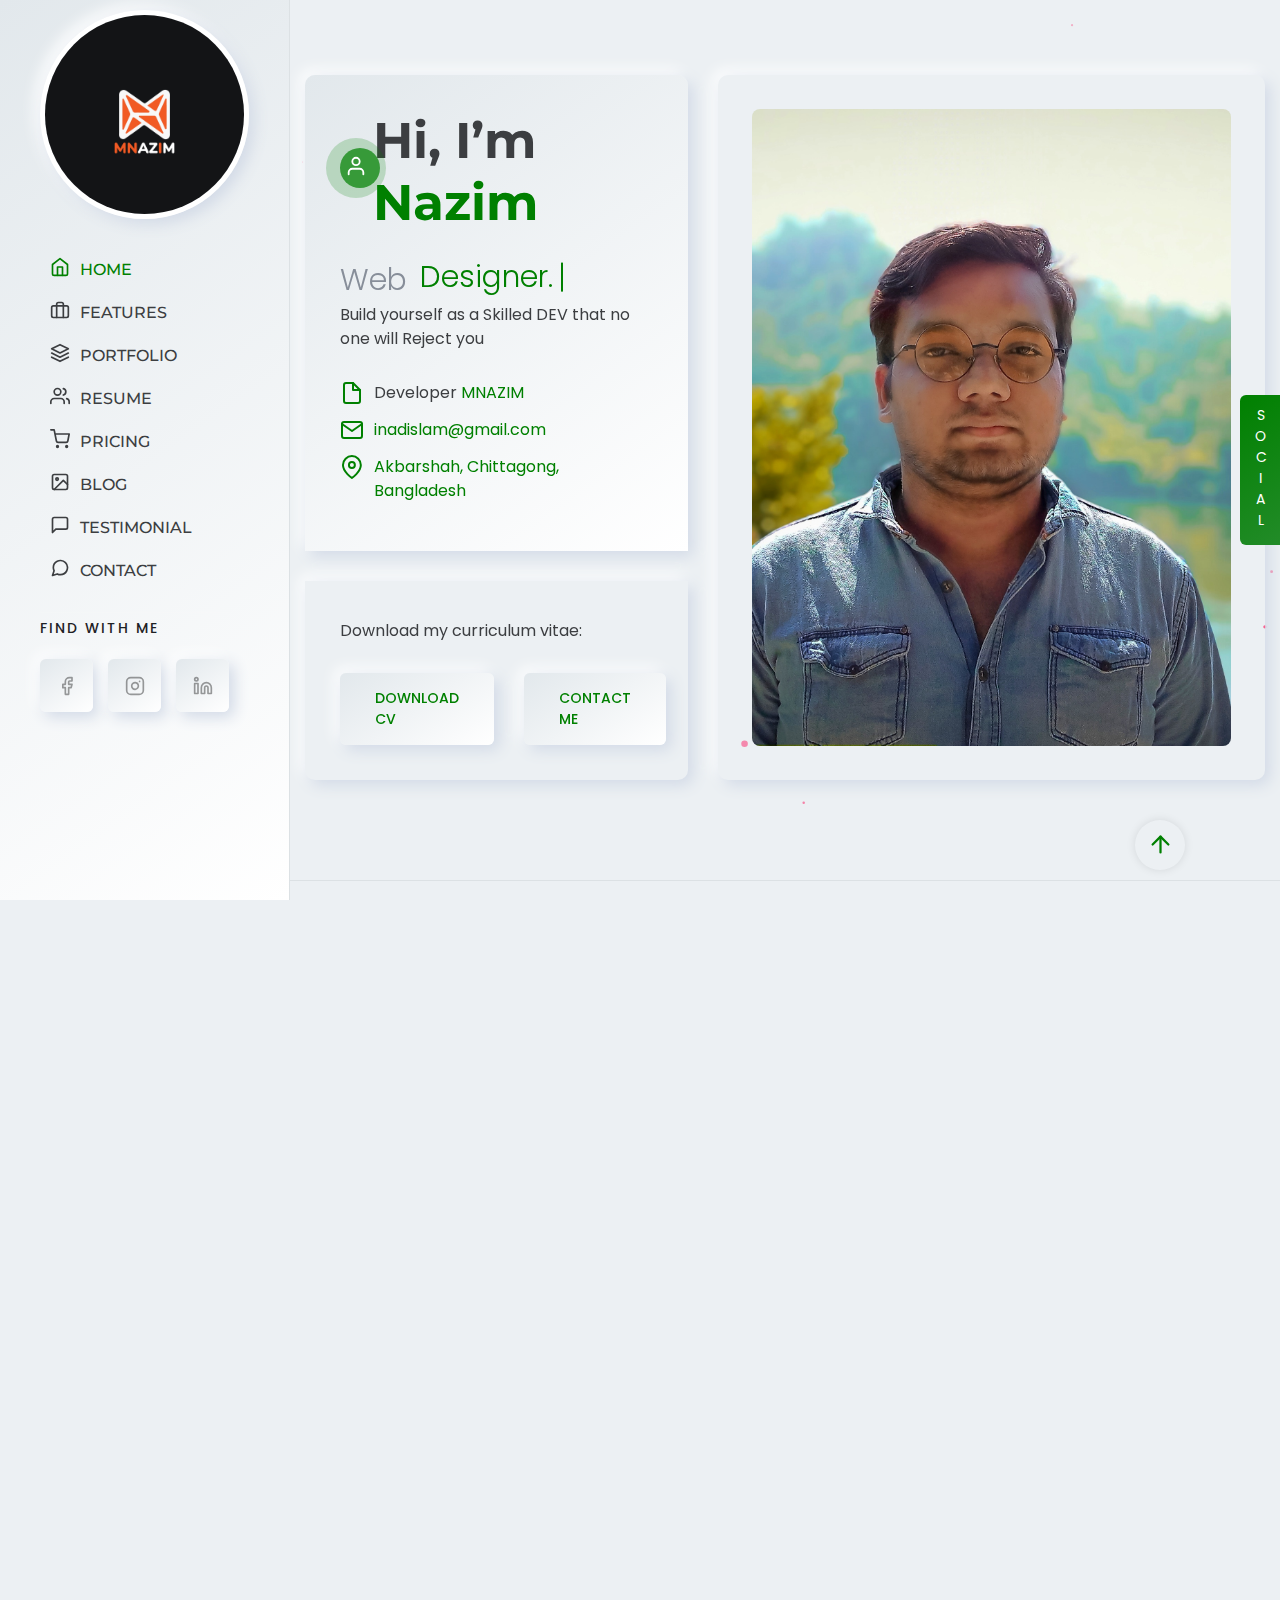
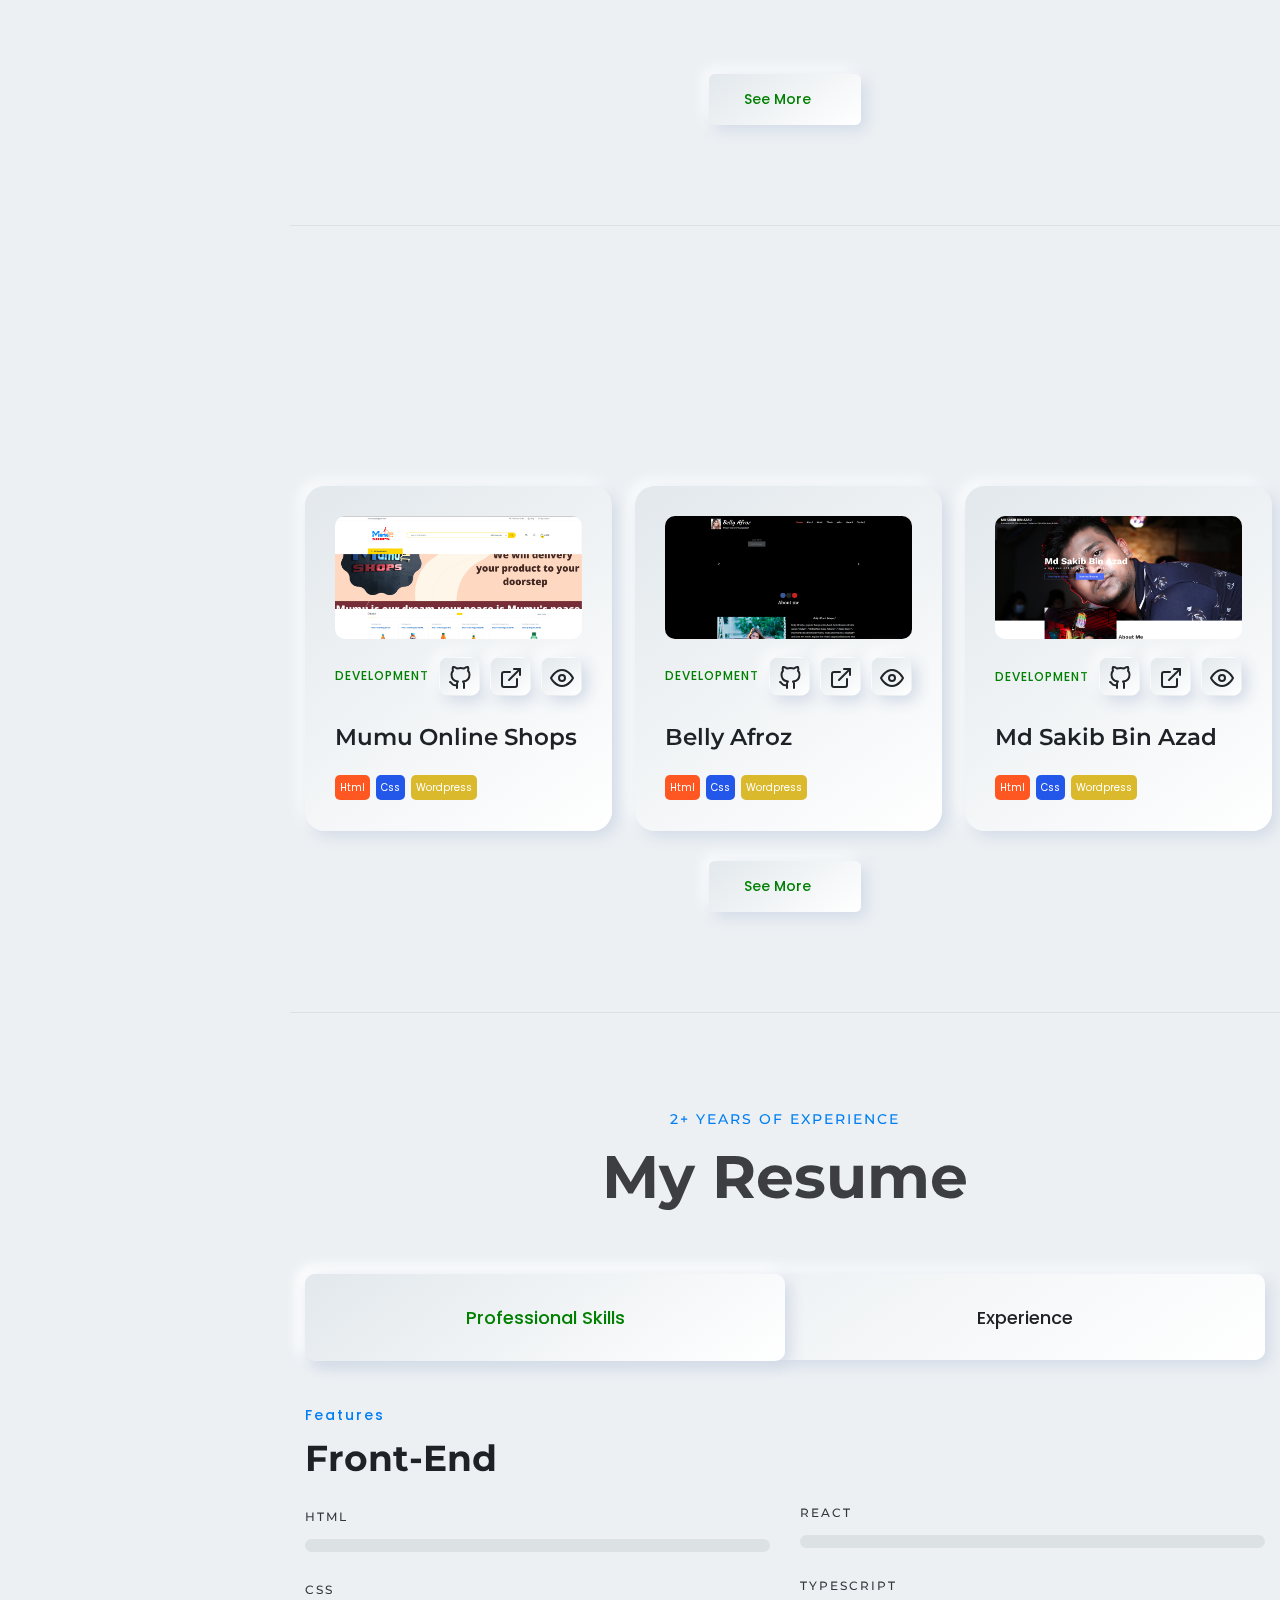
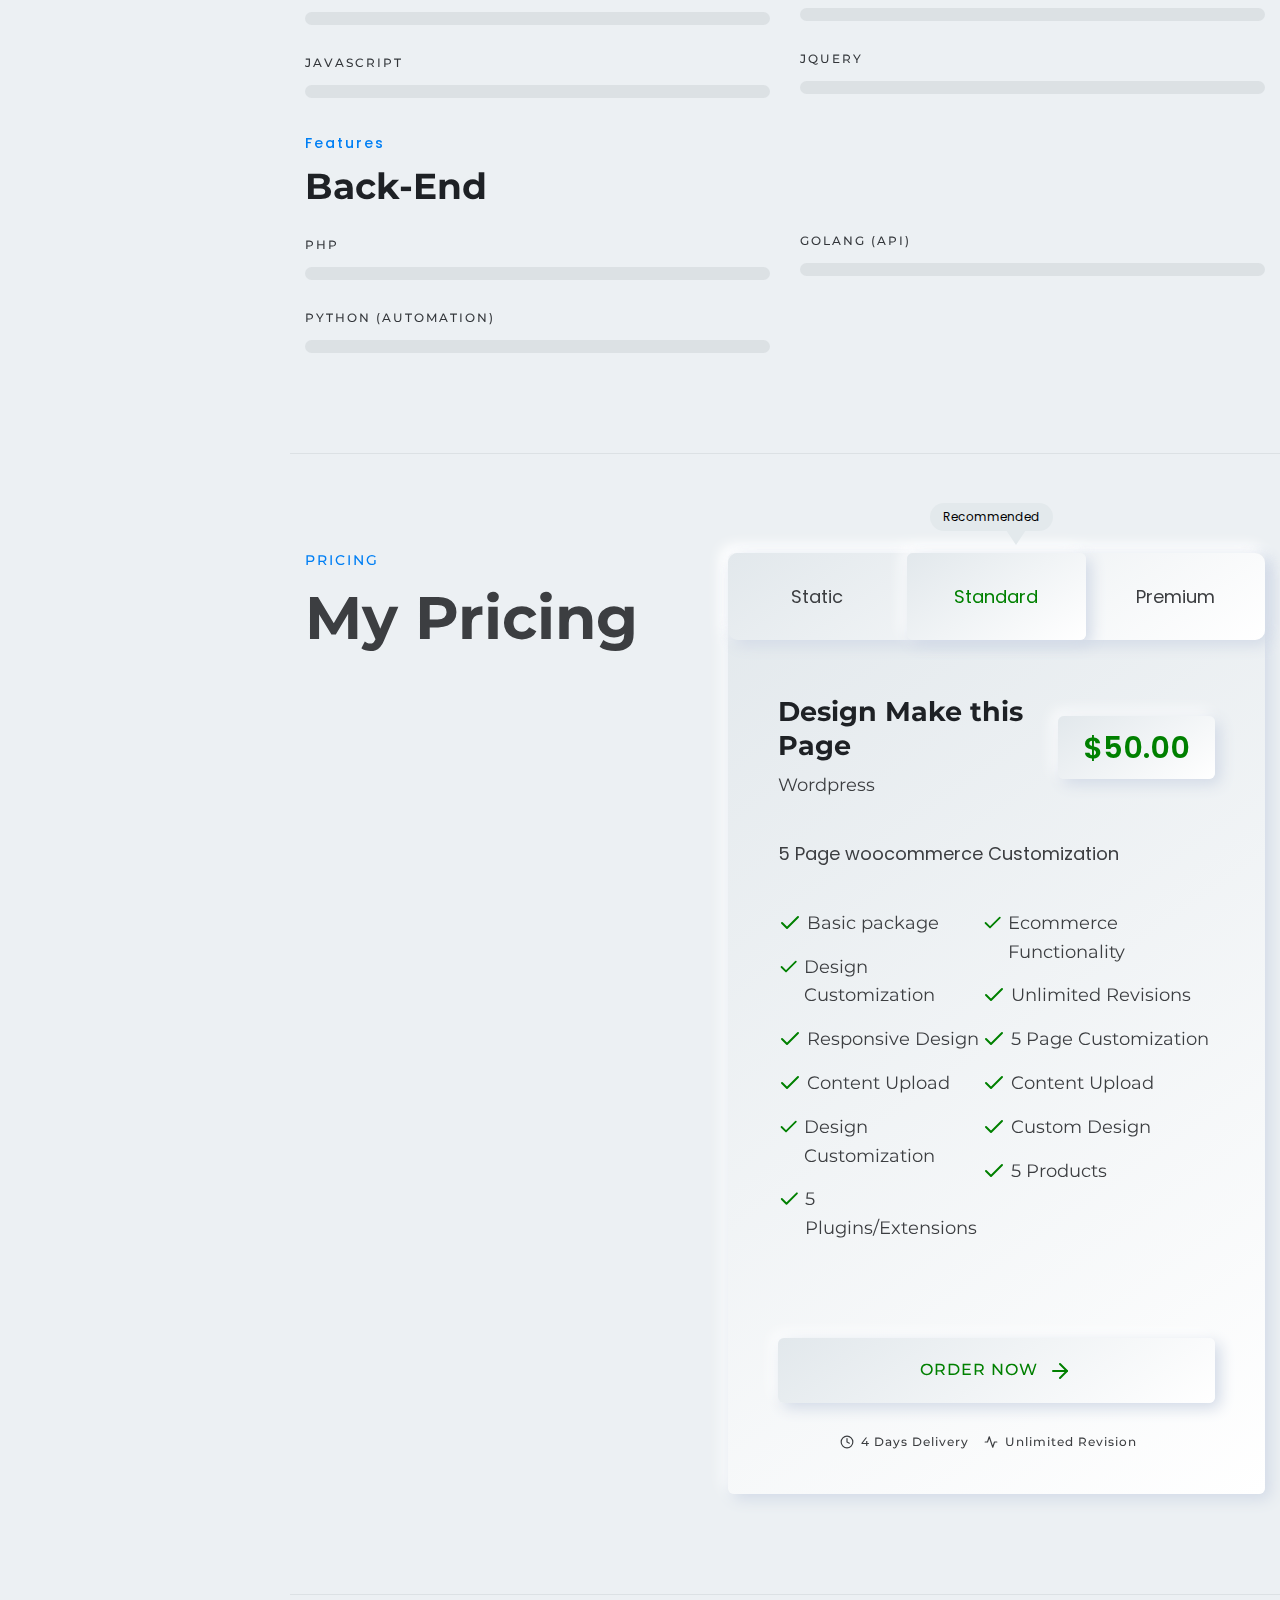
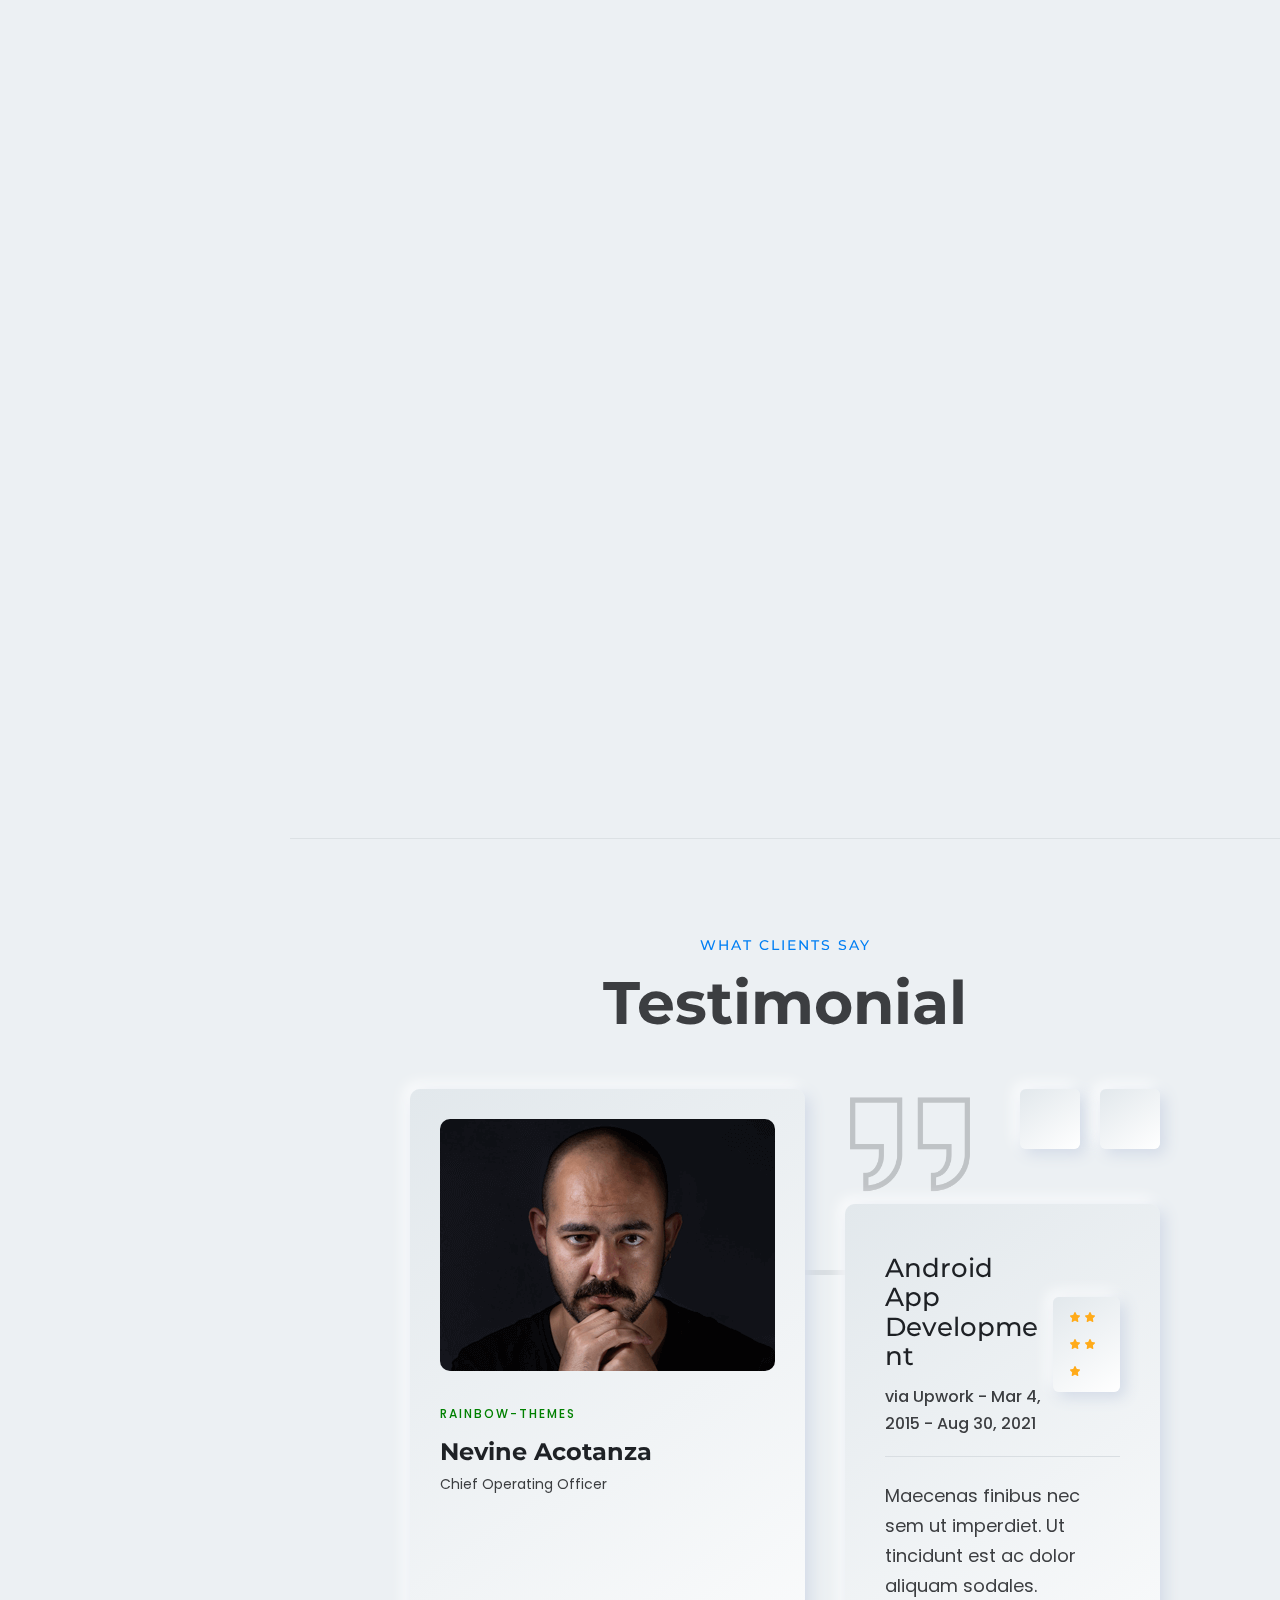
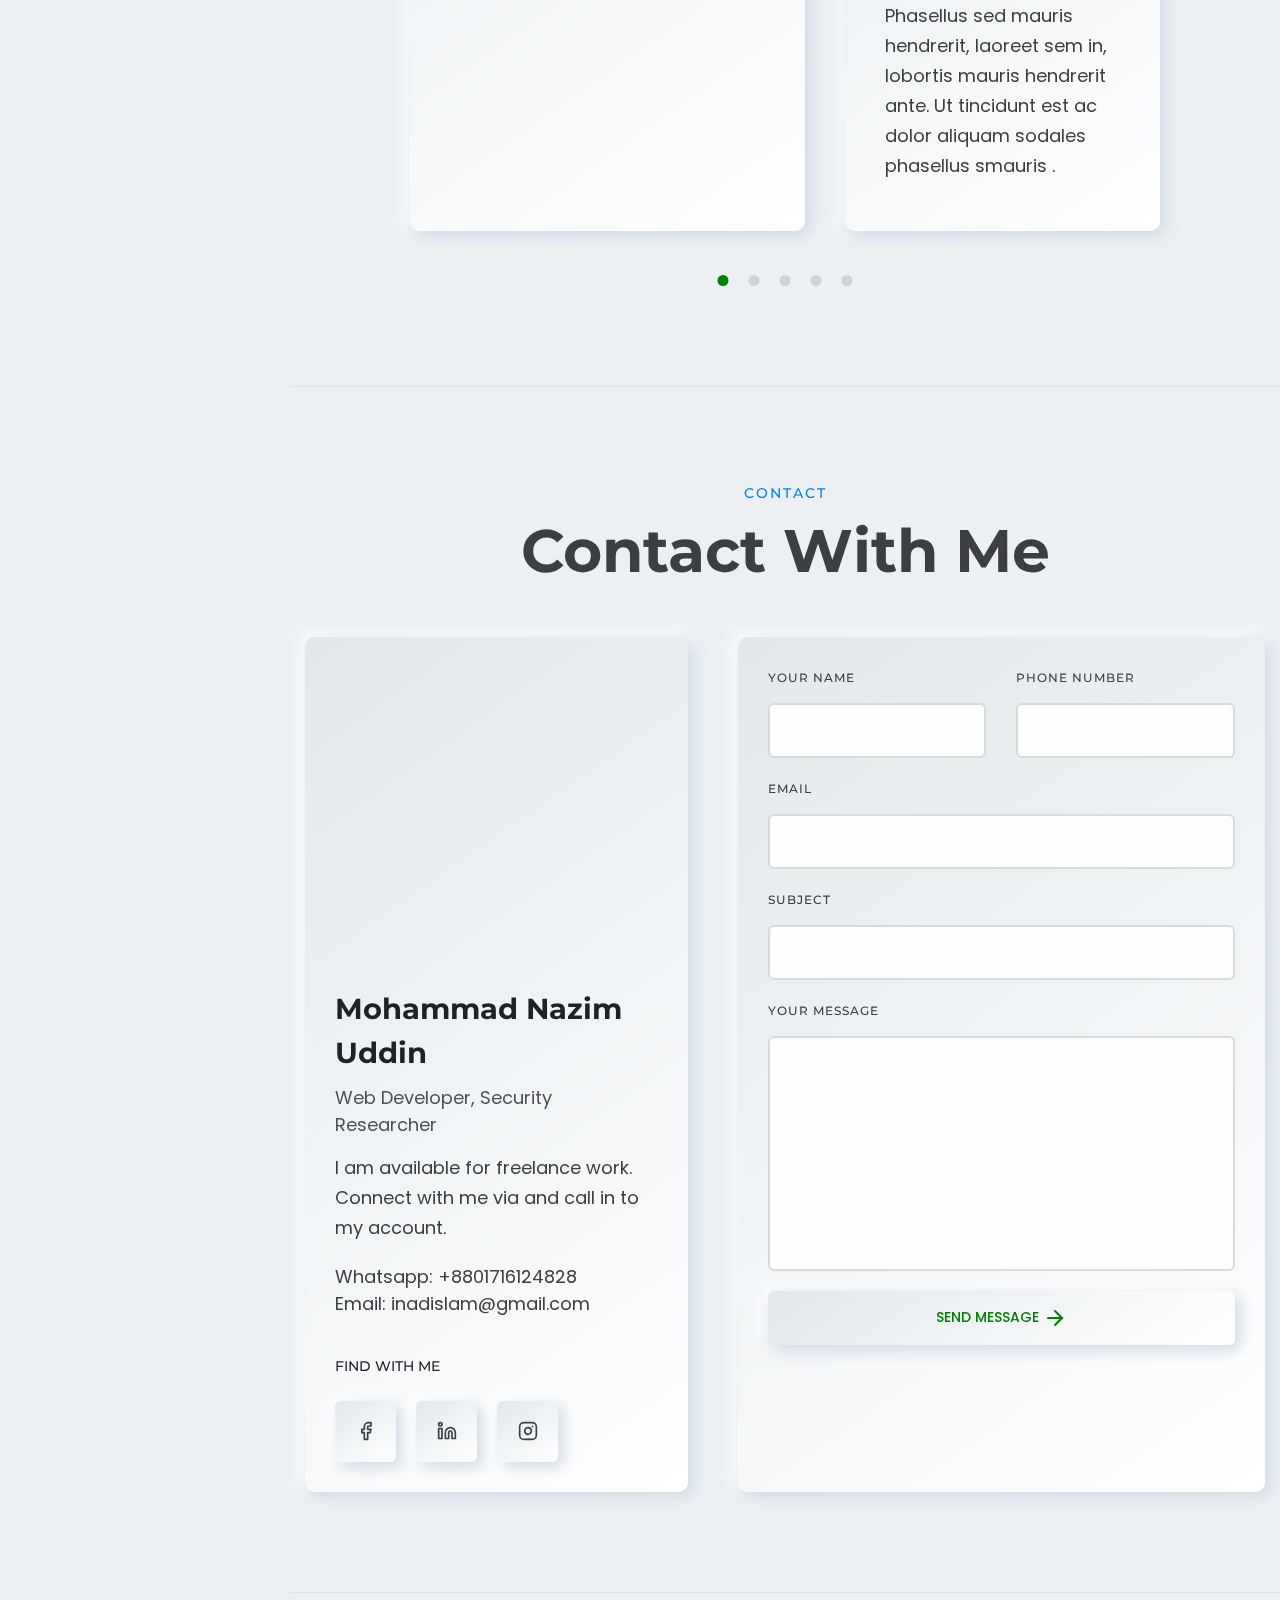
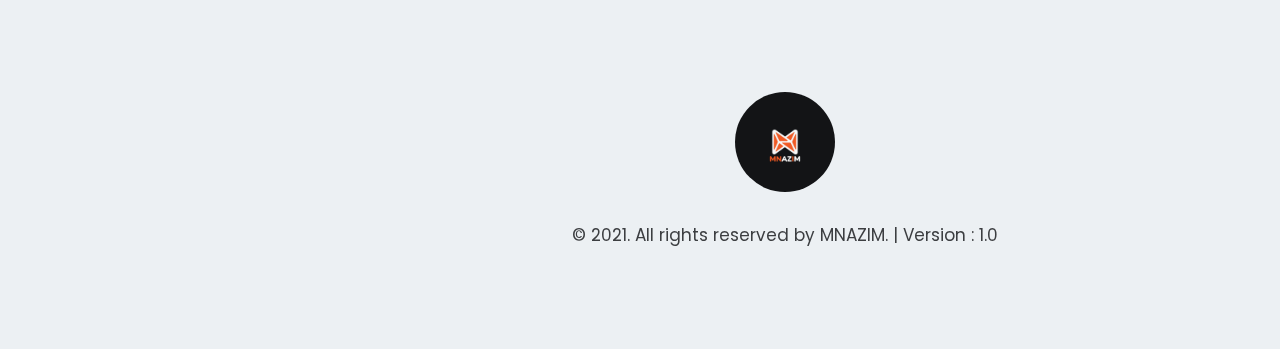
==== commit b494f040: "icons fixed" ====
--- a/dev-portfolio/index.html
+++ b/dev-portfolio/index.html
@@ -405,15 +405,15 @@
                                             <div class="card-btn-container d-flex">
                                                 <div><a href="https://mumuonlineshops.com/"
                                                         class="btn card-btn" title="Source Code"><i
-                                                            data-brackets-id="11286" class="feather-github"></i></a>
+                                                            data-brackets-id="11286" data-feather="github"></i></a>
                                                 </div>
                                                 <div><a href="https://mumuonlineshops.com/"
                                                         class="btn card-btn" title="Live"><i data-brackets-id="11286"
-                                                            class="feather-external-link"></i></a></div>
+                                                            data-feather="external-link"></i></a></div>
                                                 <div><a href="javascript:void(0)" data-toggle="modal"
                                                         data-target="#exampleModalCenter-1" class="btn card-btn"
                                                         title="Details"><i data-brackets-id="11286"
-                                                            class="feather-eye"></i></a></div>
+                                                            data-feather="eye"></i></a></div>
                                             </div>
                                         </div>
                                     </div>
@@ -450,15 +450,15 @@
                                             <div class="card-btn-container d-flex">
                                                 <div><a href="https://bellyafroz.com/"
                                                         class="btn card-btn" title="Source Code"><i
-                                                            data-brackets-id="11286" class="feather-github"></i></a>
+                                                            data-brackets-id="11286" data-feather="github"></i></a>
                                                 </div>
                                                 <div><a href="https://bellyafroz.com/"
                                                         class="btn card-btn" title="Live"><i data-brackets-id="11286"
-                                                            class="feather-external-link"></i></a></div>
+                                                            data-feather="external-link"></i></a></div>
                                                 <div><a href="javascript:void(0)" data-toggle="modal"
                                                         data-target="#exampleModalCenter-2" class="btn card-btn"
                                                         title="Details"><i data-brackets-id="11286"
-                                                            class="feather-eye"></i></a></div>
+                                                            data-feather="eye"></i></a></div>
                                             </div>
                                         </div>
                                     </div>
@@ -495,14 +495,14 @@
                                             <div class="card-btn-container d-flex">
                                                 <div><a href="mdsakibbinazad.com/" class="btn card-btn"
                                                         title="Source Code"><i data-brackets-id="11286"
-                                                            class="feather-github"></i></a></div>
+                                                            data-feather="github"></i></a></div>
                                                 <div><a href="mdsakibbinazad.com/" class="btn card-btn"
                                                         title="Live"><i data-brackets-id="11286"
-                                                            class="feather-external-link"></i></a></div>
+                                                            data-feather="external-link"></i></a></div>
                                                 <div><a href="javascript:void(0)" data-toggle="modal"
                                                         data-target="#exampleModalCenter-3" class="btn card-btn"
                                                         title="Details"><i data-brackets-id="11286"
-                                                            class="feather-eye"></i></a></div>
+                                                            data-feather="eye"></i></a></div>
                                             </div>
                                             <!--
                                                     <span><a href="javascript:void(0)"><i class="feather-heart"></i></a>
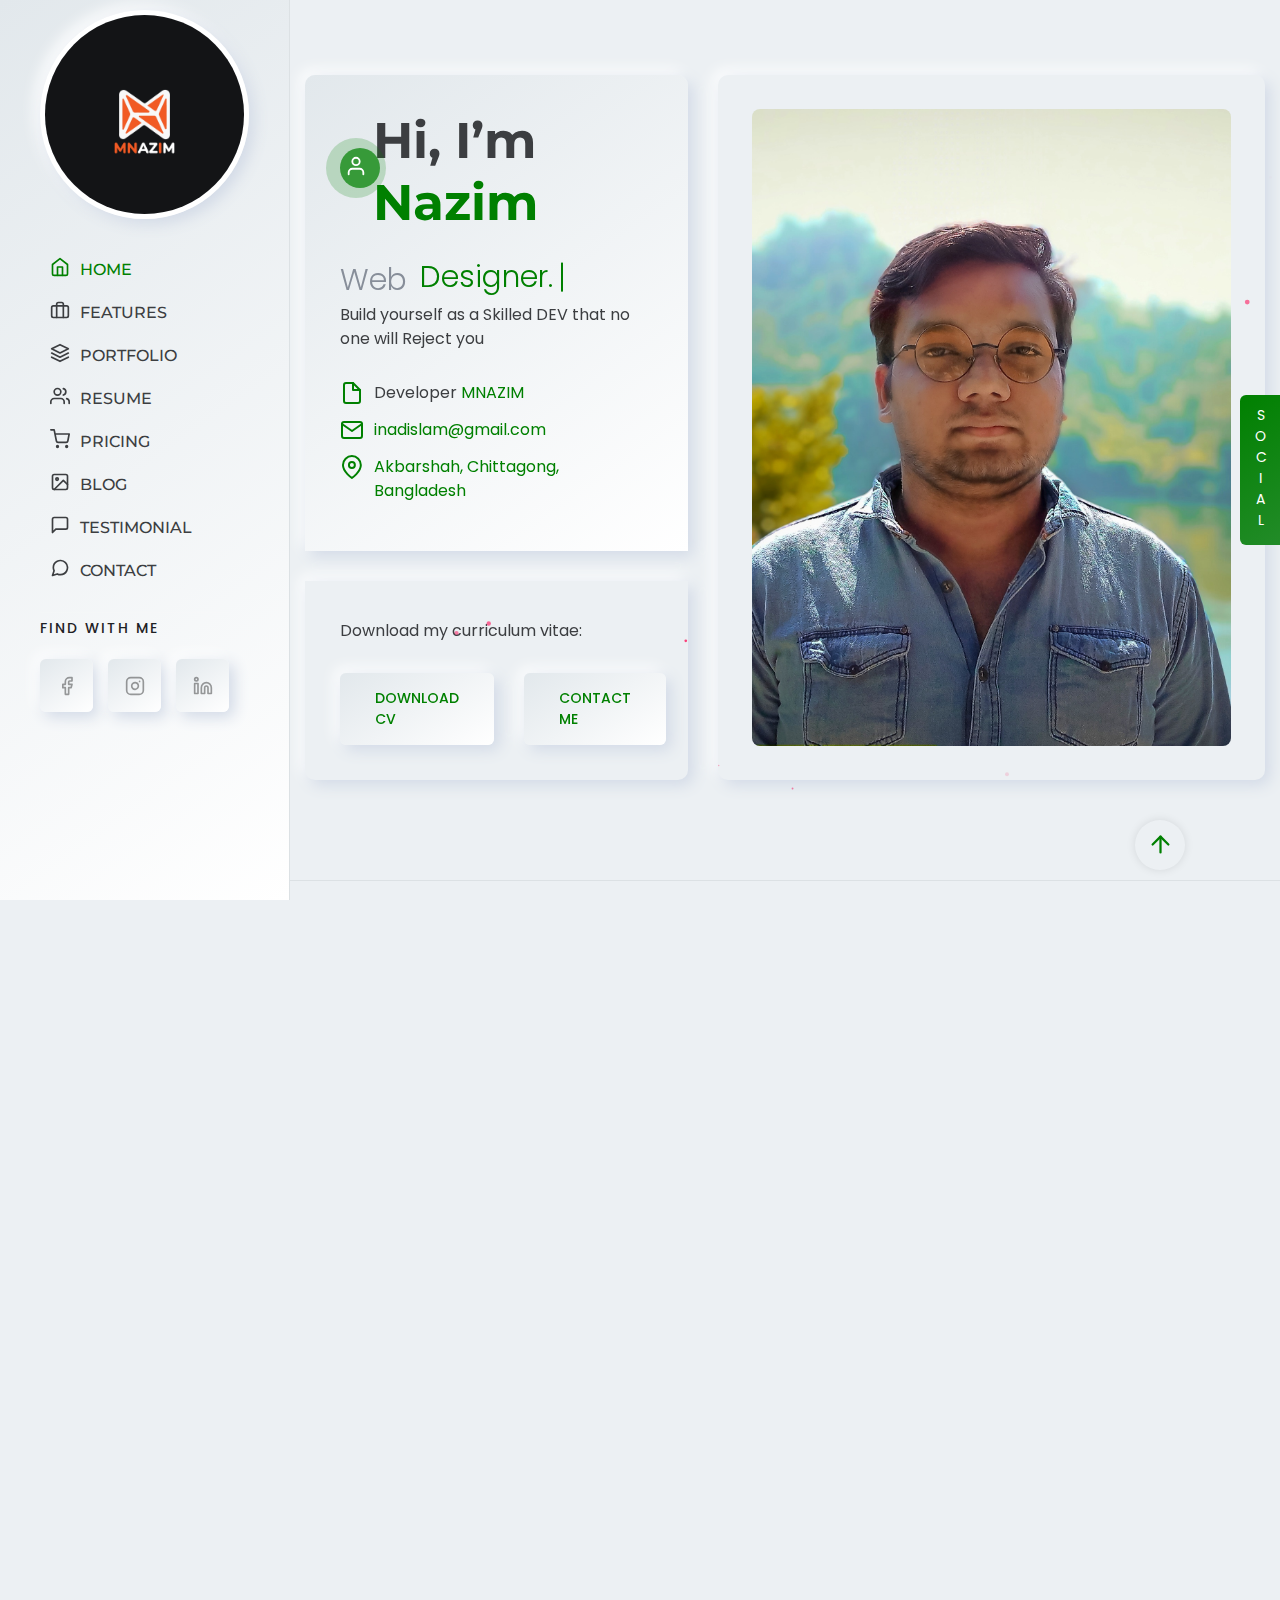
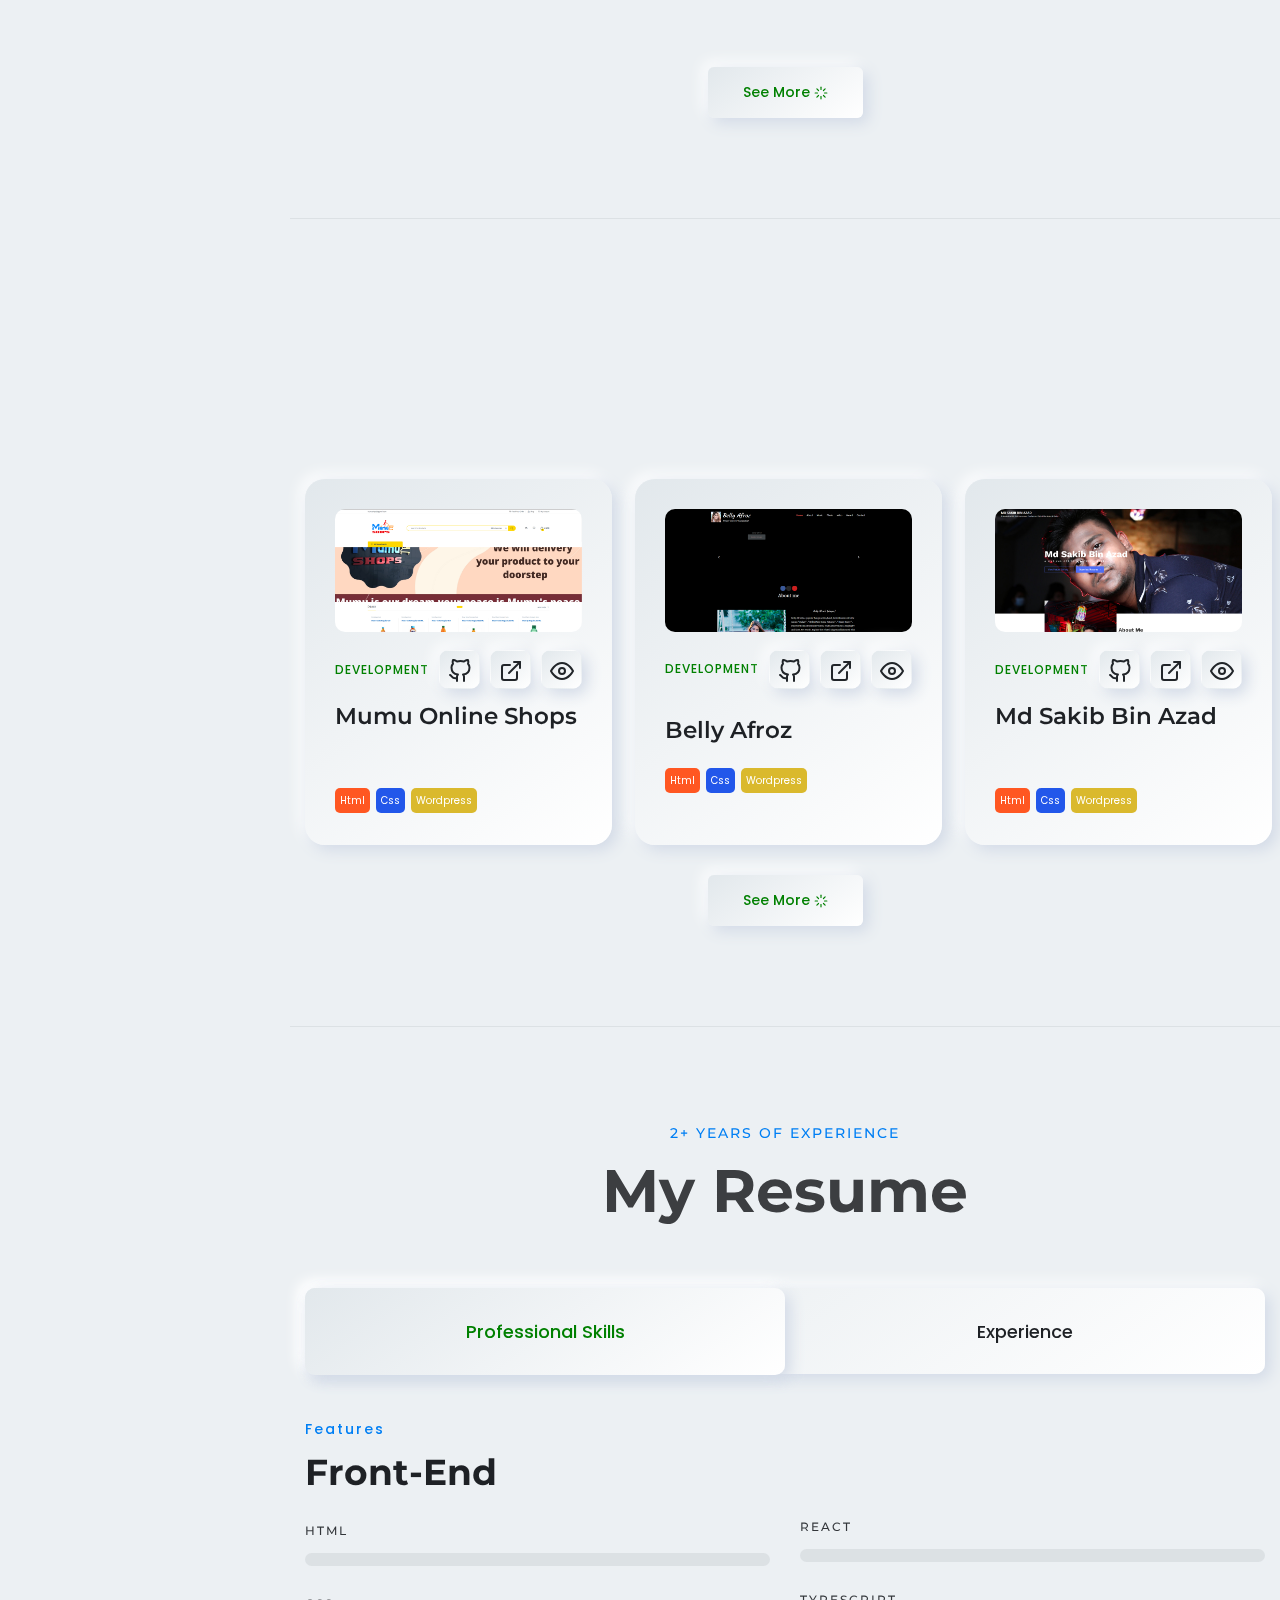
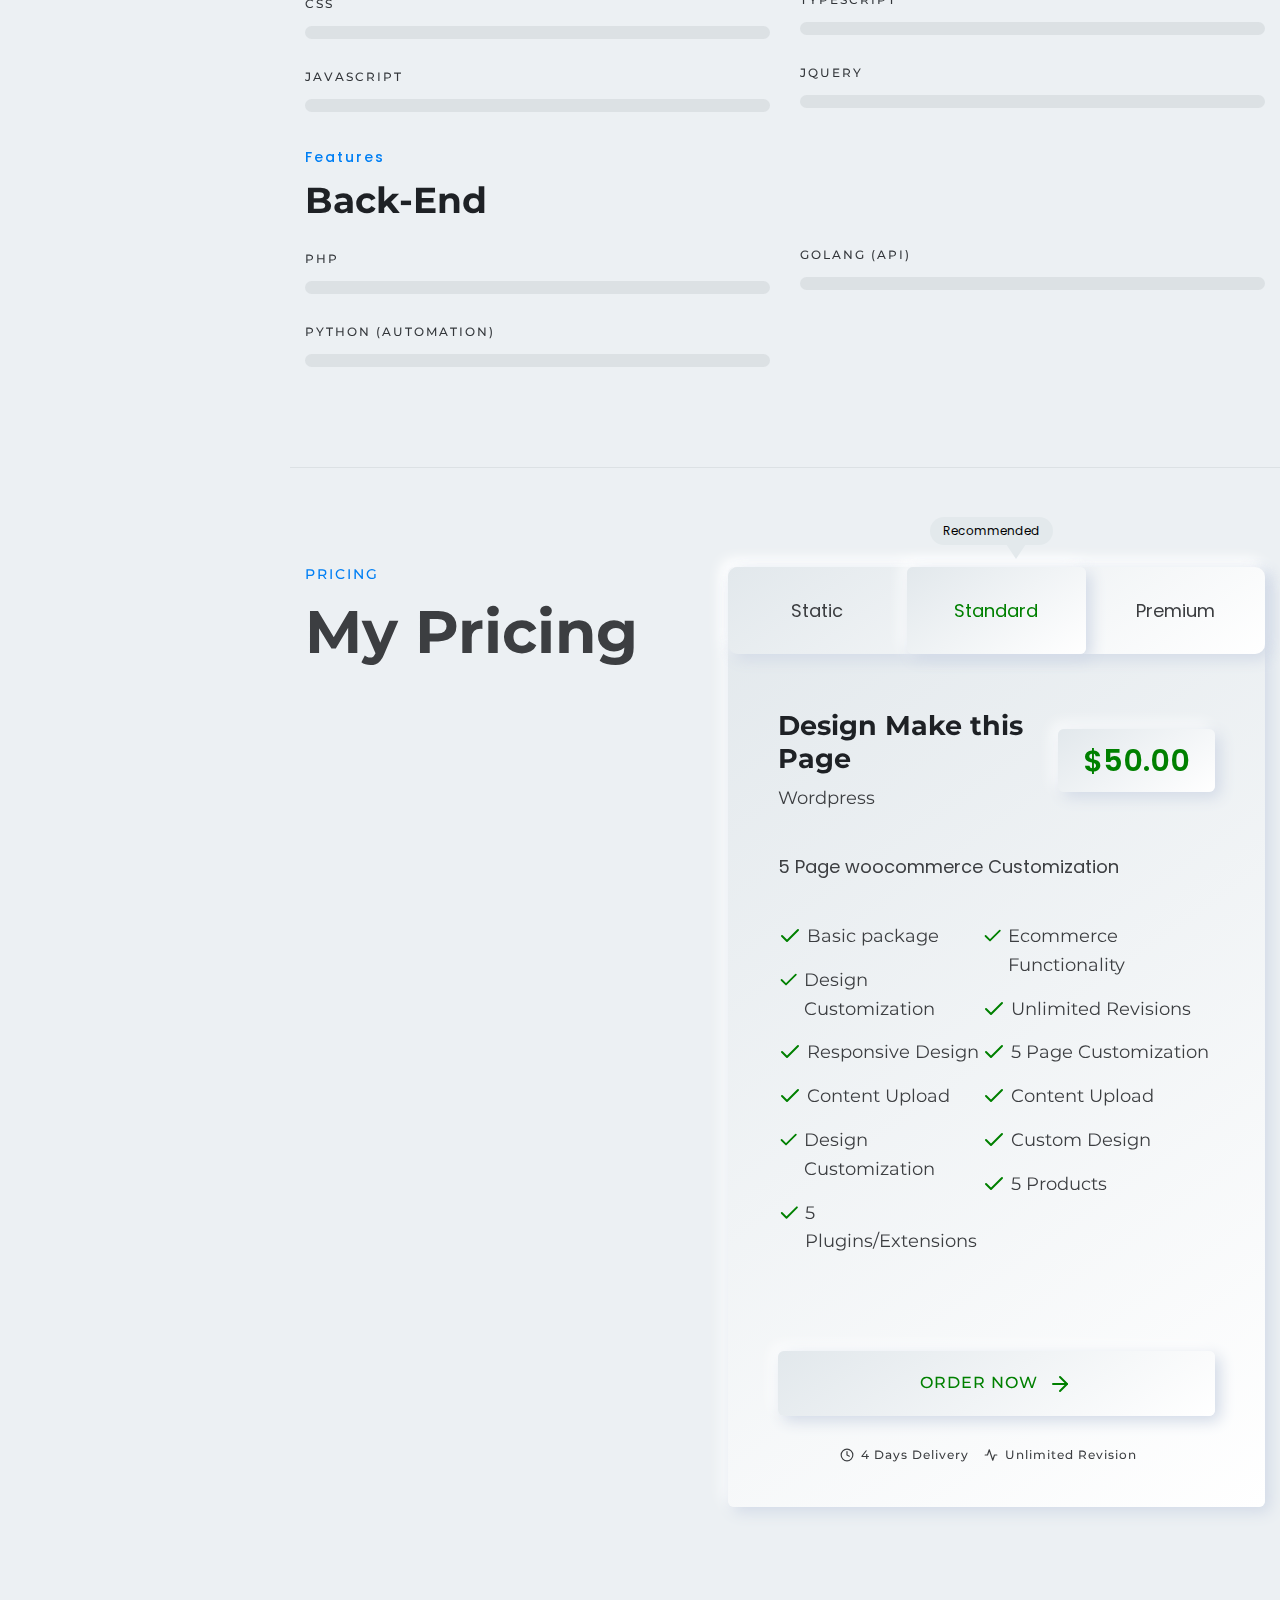
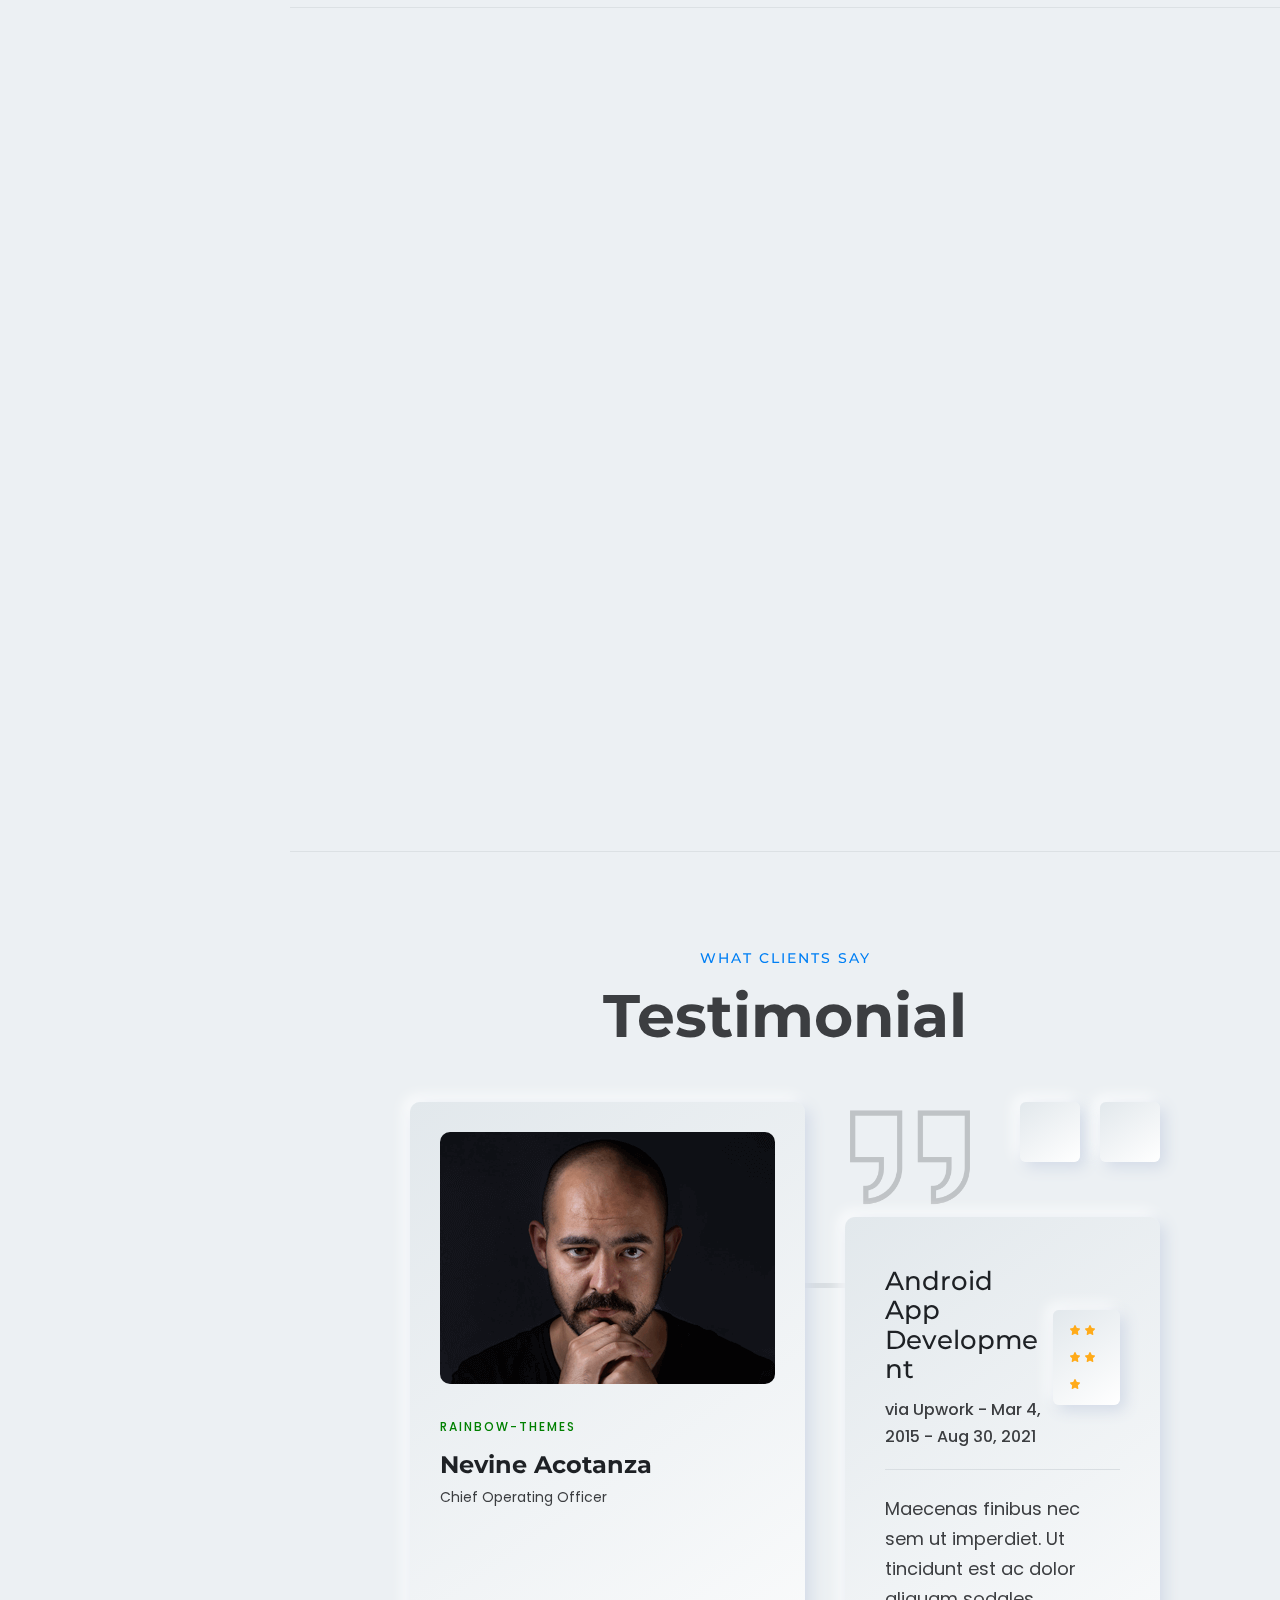
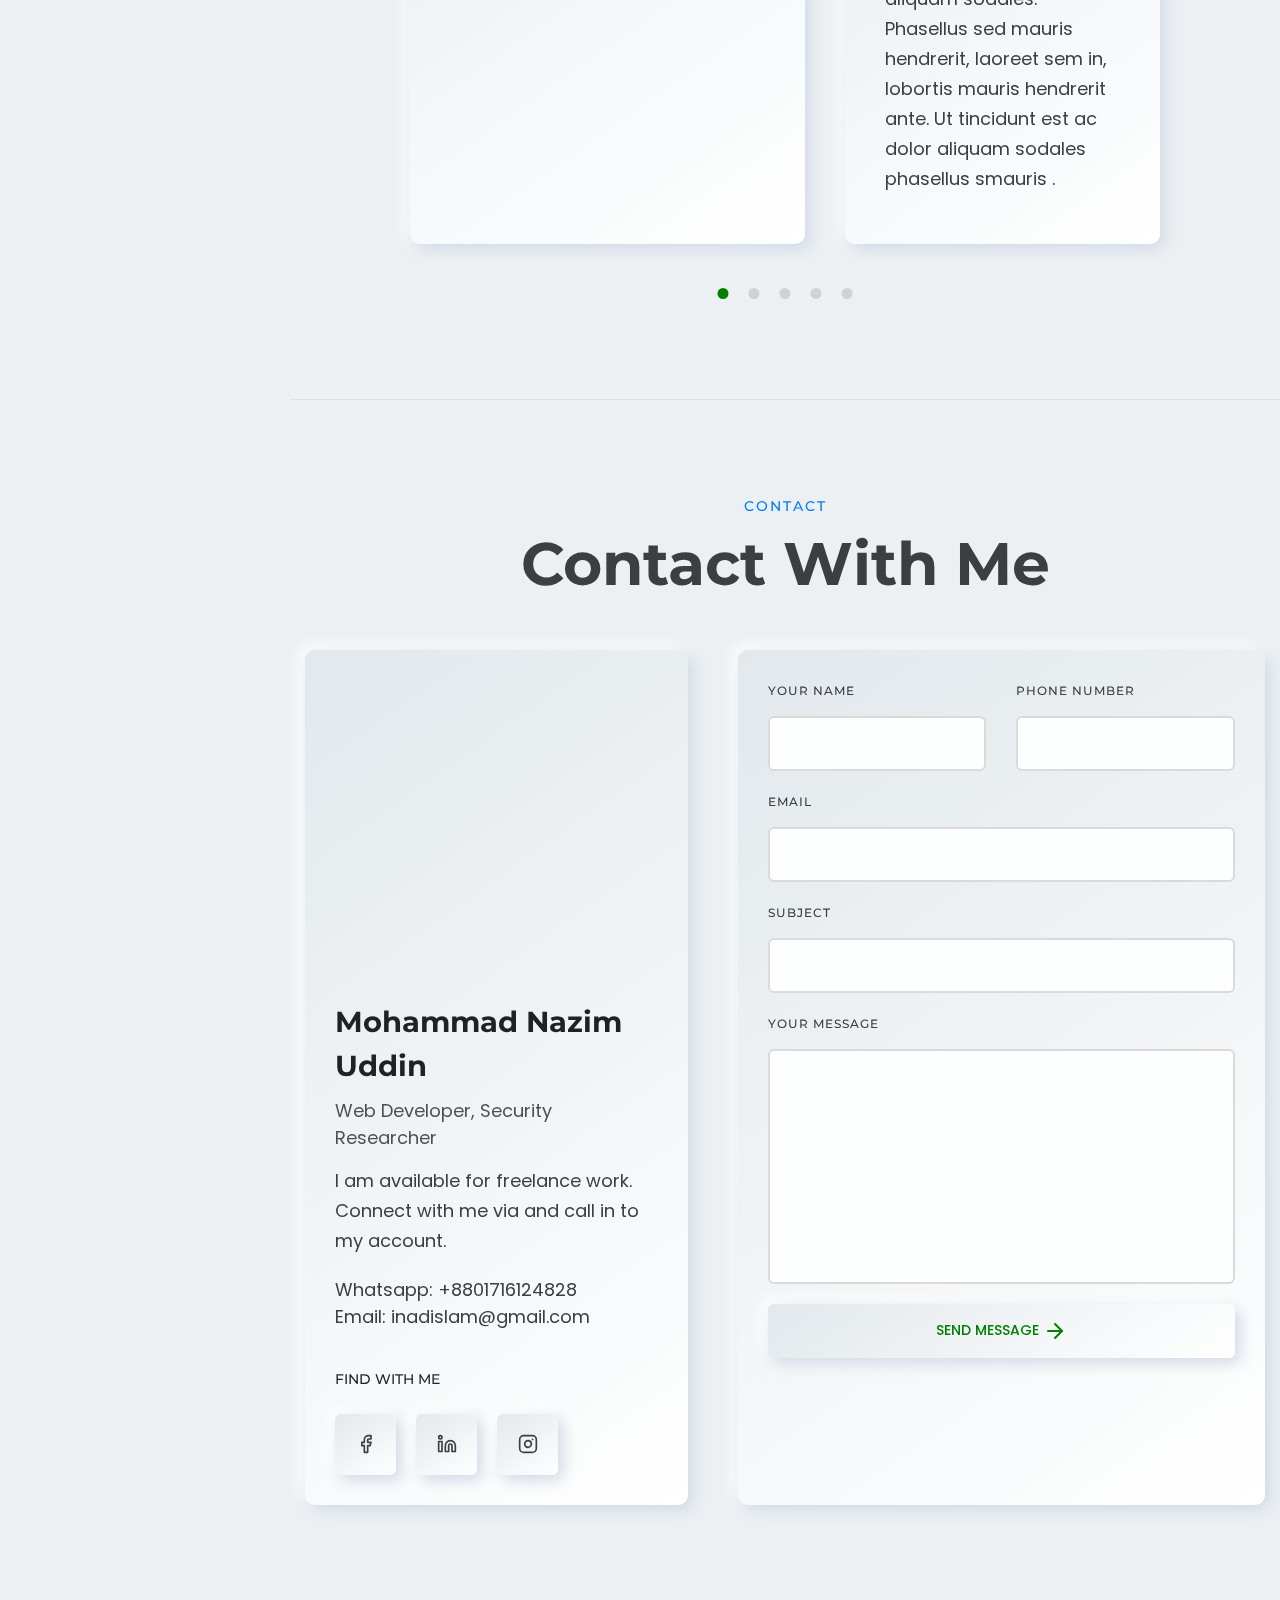
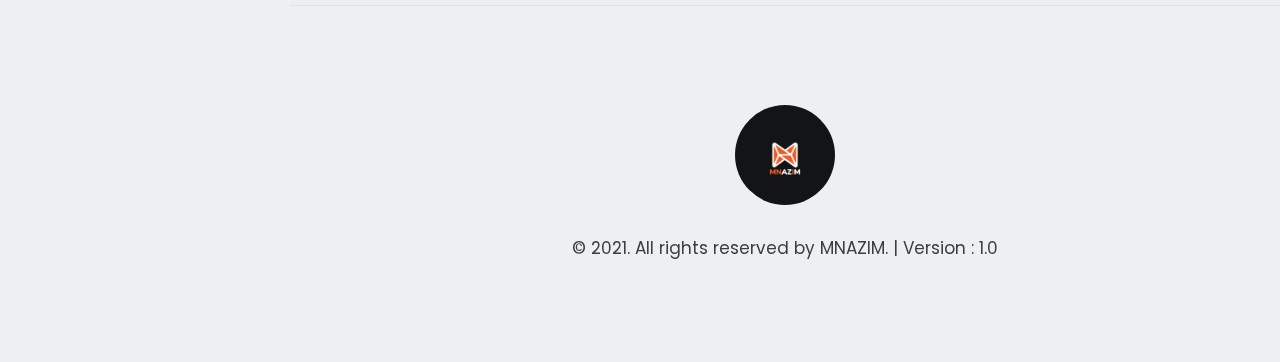
==== commit 547644a5: "icon fixing" ====
--- a/dev-portfolio/index.html
+++ b/dev-portfolio/index.html
@@ -314,7 +314,7 @@
                                     <p class="description">Modern genre need Modern website to start your online
                                         business.I am a professional Web Designer.I will make a modern responsive web
                                         template as your requirements.</p>
-                                    <a class="read-more-button"><i class="feather-arrow-right"></i></a>
+                                    <a class="read-more-button"><i data-feather="arrow-right"></i></i></a>
                                 </div>
                             </div>
                             <!-- <a class="over-link" href="more/features/web-design.html"></a> -->
@@ -334,7 +334,7 @@
                                     <p class="description">For that modern genre just a static web page or template not
                                         enough for you business.You need to add Dynamic functionality to users and for
                                         that you need a Developer.</p>
-                                    <a class="read-more-button"><i class="feather-arrow-right"></i></a>
+                                    <a class="read-more-button"><i data-feather="arrow-right"></i></i></a>
                                 </div>
                             </div>
                             <!-- <a class="over-link" href="more/features/web-development.html"></a> -->
@@ -353,7 +353,7 @@
                                     <h4 class="title">Security Researcher</h4>
                                     <p class="description">if you have a website and you afraid that hacker will attack
                                         to your website than you can contact me.</p>
-                                    <a class="read-more-button"><i class="feather-arrow-right"></i></a>
+                                    <a class="read-more-button"><i data-feather="arrow-right"></i></a>
                                 </div>
                             </div>
                             <!-- <a class="over-link" href="more/features/app-development.html"></a> -->
@@ -364,7 +364,7 @@
                 </div>
                 <div class="row">
                     <div class="col-lg-12 mt-5 text-center">
-                        <a class="rn-btn" href="more/features/index.html">See More <i class="feather-loader"></i></a>
+                        <a class="rn-btn" href="more/features/index.html">See More <i data-feather="loader"></i></a>
                     </div>
                 </div>
             </div>
@@ -417,7 +417,7 @@
                                             </div>
                                         </div>
                                     </div>
-                                    <h4 class="title"><a>Mumu Online Shops<i class="feather-arrow-up-right"></i></a>
+                                    <h4 class="title"><a>Mumu Online Shops <i data-feather="arrow-up-right"></i></a>
                                     </h4>
                                     <p class="tags mt-3">
                                         <span class="html">Html</span>
@@ -462,7 +462,7 @@
                                             </div>
                                         </div>
                                     </div>
-                                    <h4 class="title"><a>Belly Afroz<i class="feather-arrow-up-right"></i></a>
+                                    <h4 class="title"><a>Belly Afroz <i data-feather="arrow-up-right"></i></a>
                                     </h4>
                                     <p class="tags mt-3">
                                         <span class="html">Html</span>
@@ -510,7 +510,7 @@
                                         </div>
                                     </div>
                                     <h4 class="title"><a href="javascript:void(0)">Md Sakib Bin Azad
-                                            <i class="feather-arrow-up-right"></i></a></h4>
+                                        <i data-feather="arrow-up-right"></i></a></h4>
                                     <p class="tags mt-3">
                                         <span class="html">Html</span>
                                         <span class="css">Css</span>
@@ -526,7 +526,7 @@
                 </div>
                 <div class="row">
                     <div class="col-lg-12 mt-5 text-center">
-                        <a class="rn-btn" href="more/portfolio/index.html">See More <i class="feather-loader"></i></a>
+                        <a class="rn-btn" href="more/portfolio/index.html">See More <i data-feather="loader"></i></a>
                     </div>
                 </div>
             </div>
--- a/dev-portfolio/assets/css/style.css
+++ b/dev-portfolio/assets/css/style.css
@@ -20324,7 +20324,12 @@
     }
 }
 
-.rn-portfolio .inner .content .title a i,
+.feather-loader {
+    width: 14px;
+    height: 14px;
+}
+
+.rn-portfolio .inner .content .title a svg,
 .rn-blog .inner .content .title a i {
     font-size: 0;
     position: relative;
@@ -20339,7 +20344,7 @@
     color: var(--color-primary);
 }
 
-.rn-portfolio .inner .content .title:hover a i,
+.rn-portfolio .inner .content .title:hover a svg,
 .rn-blog .inner .content .title:hover a i {
     color: var(--color-primary);
     top: 3px;
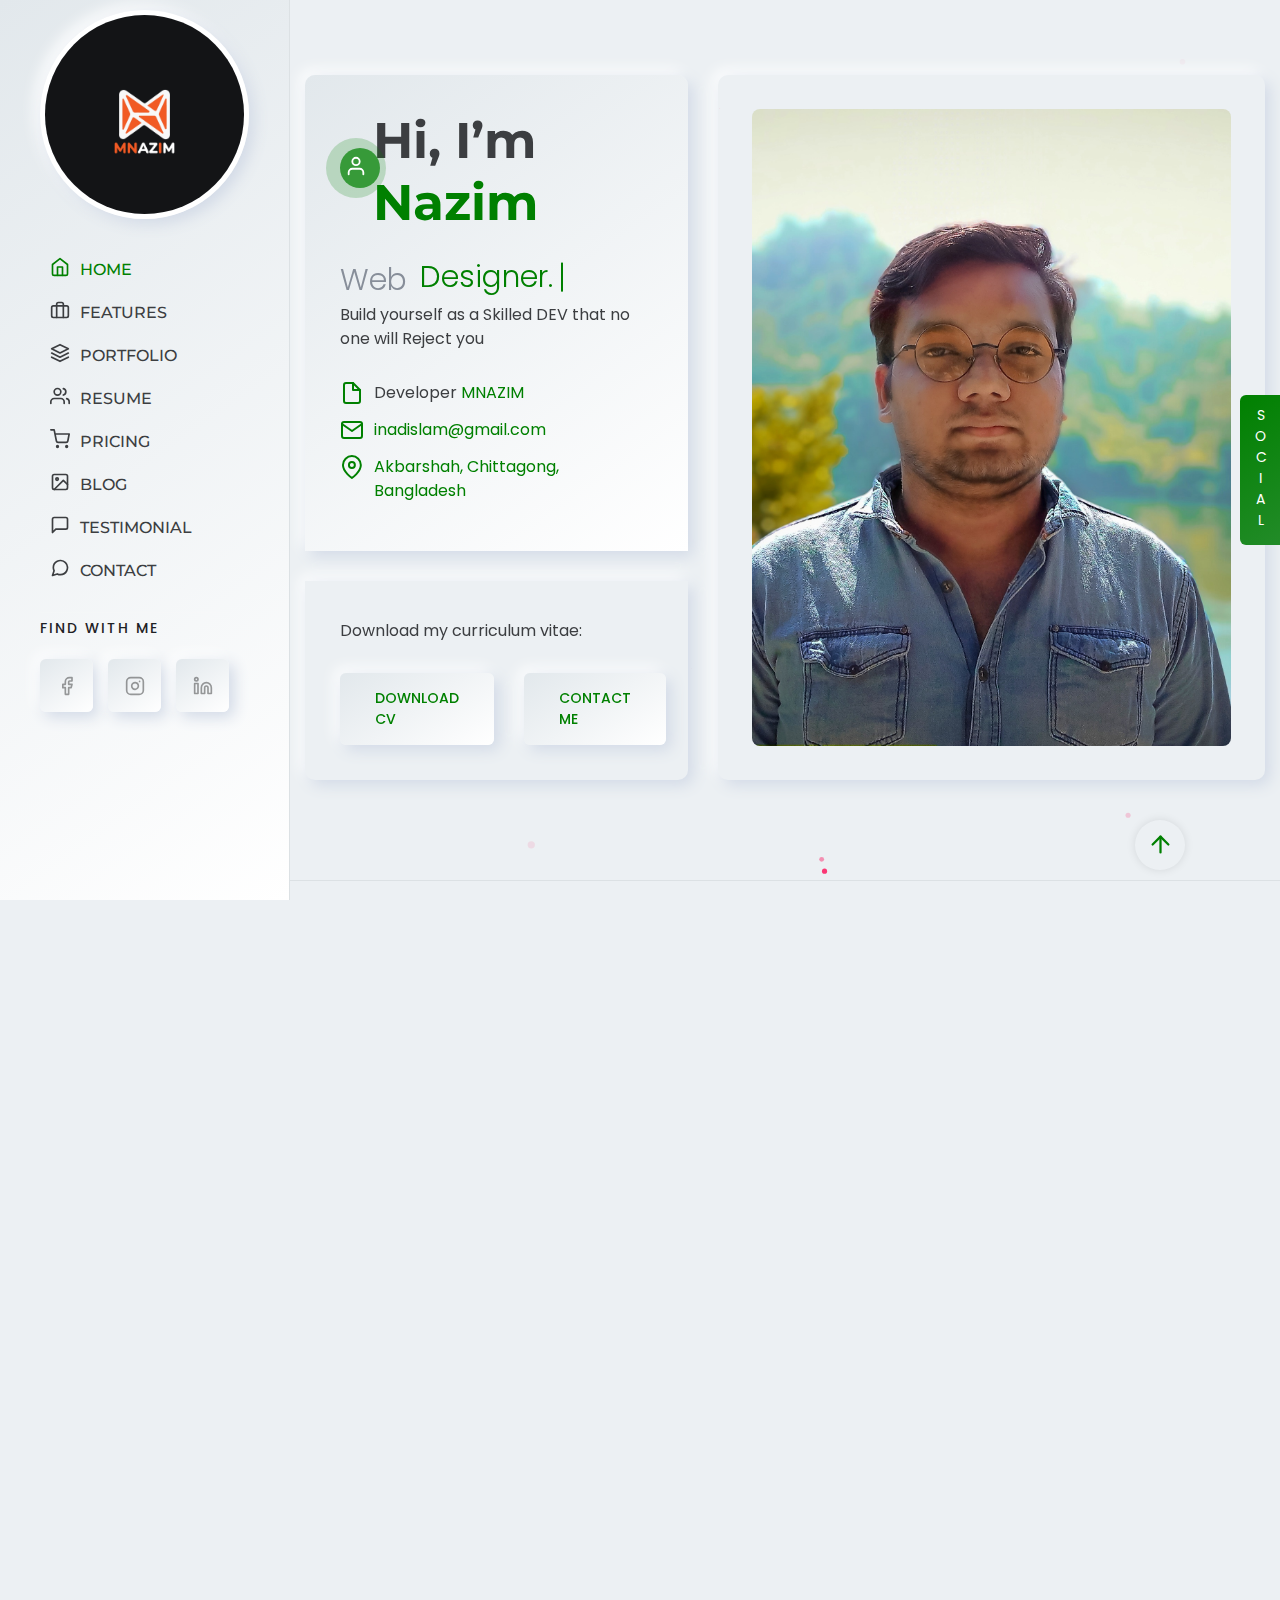
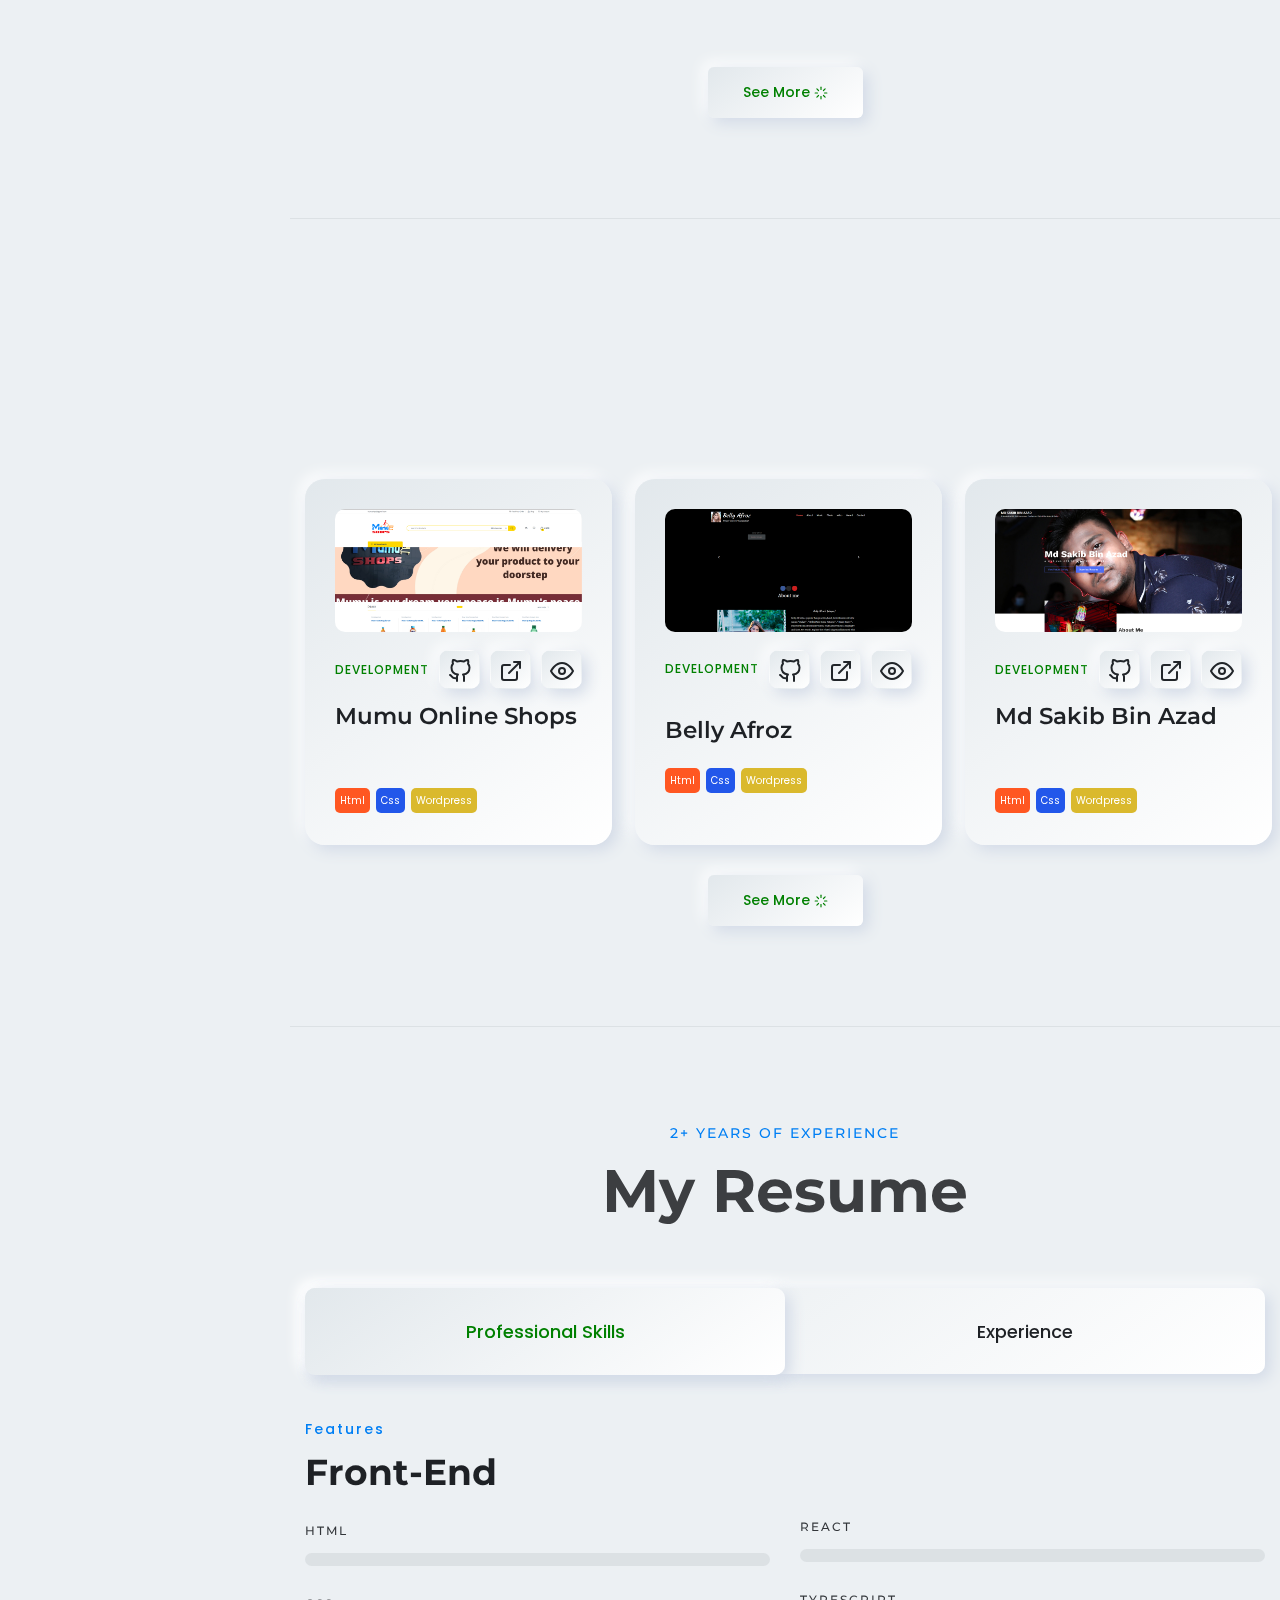
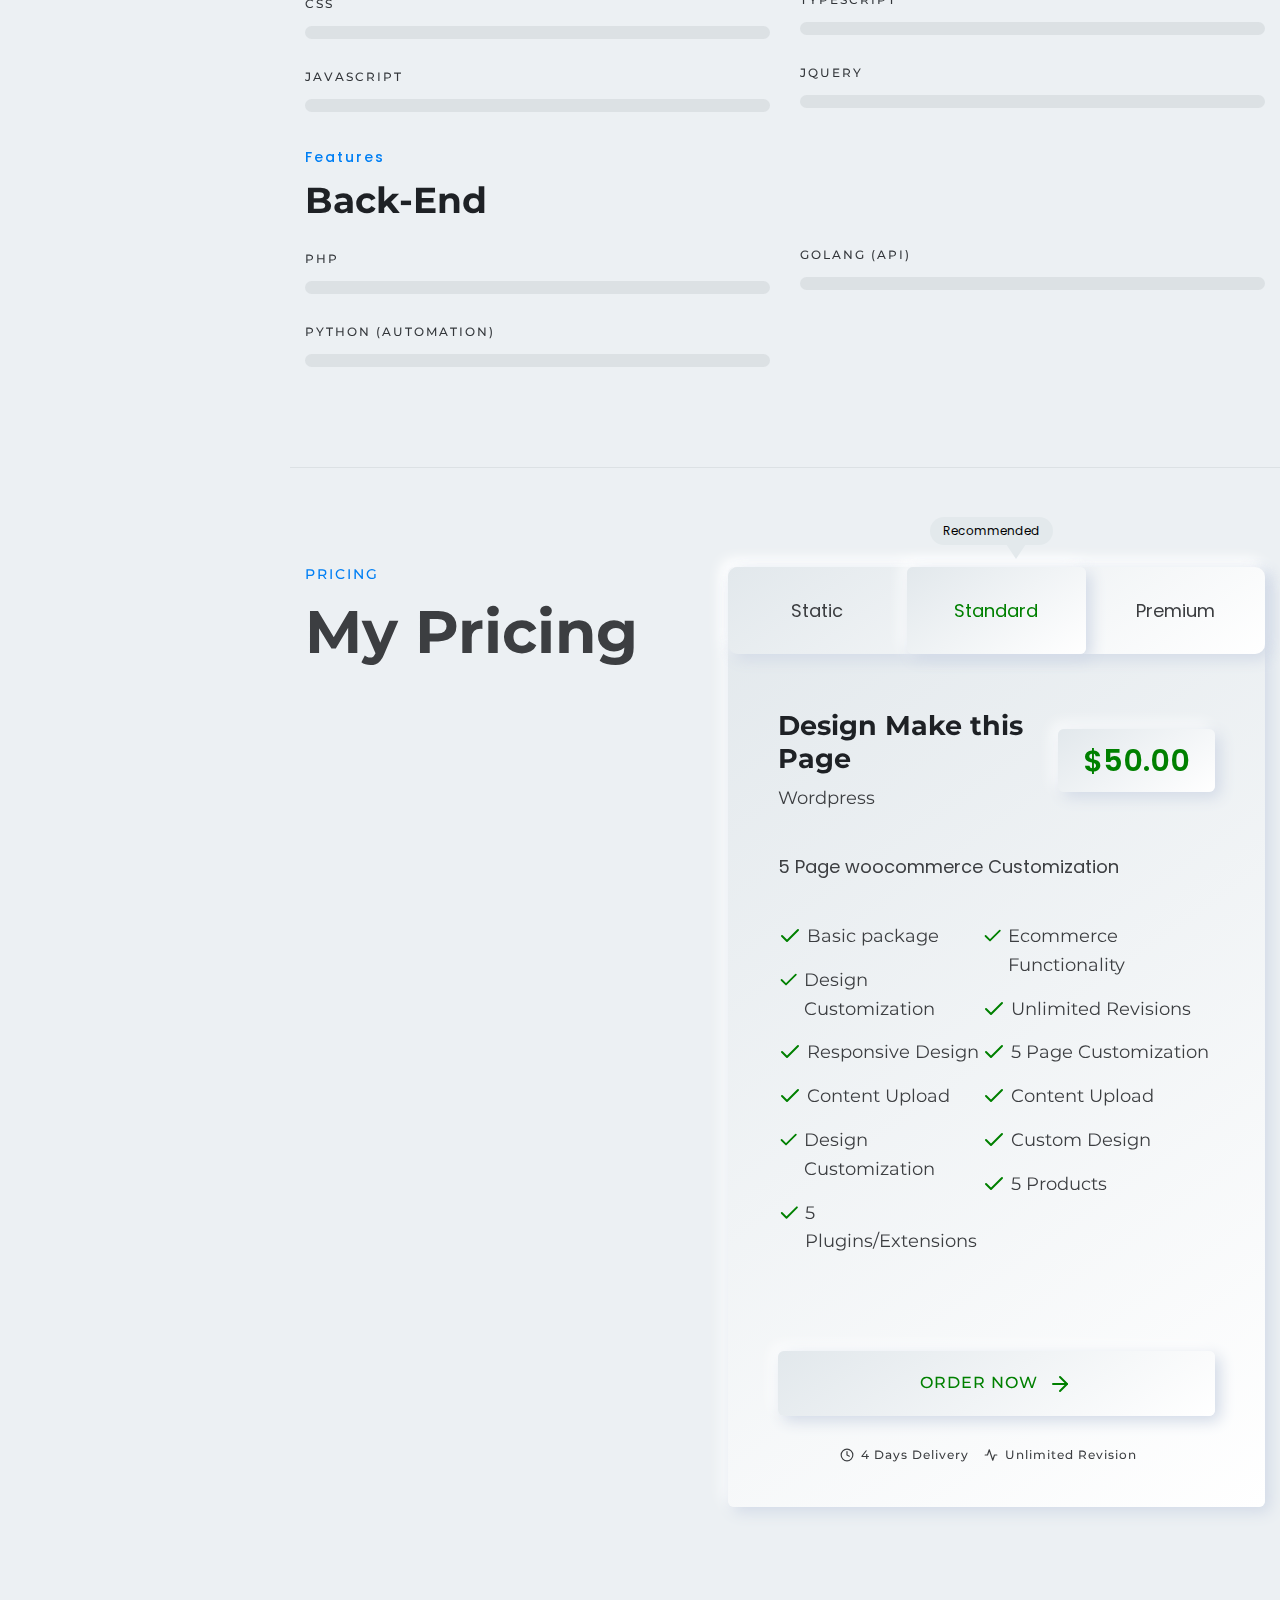
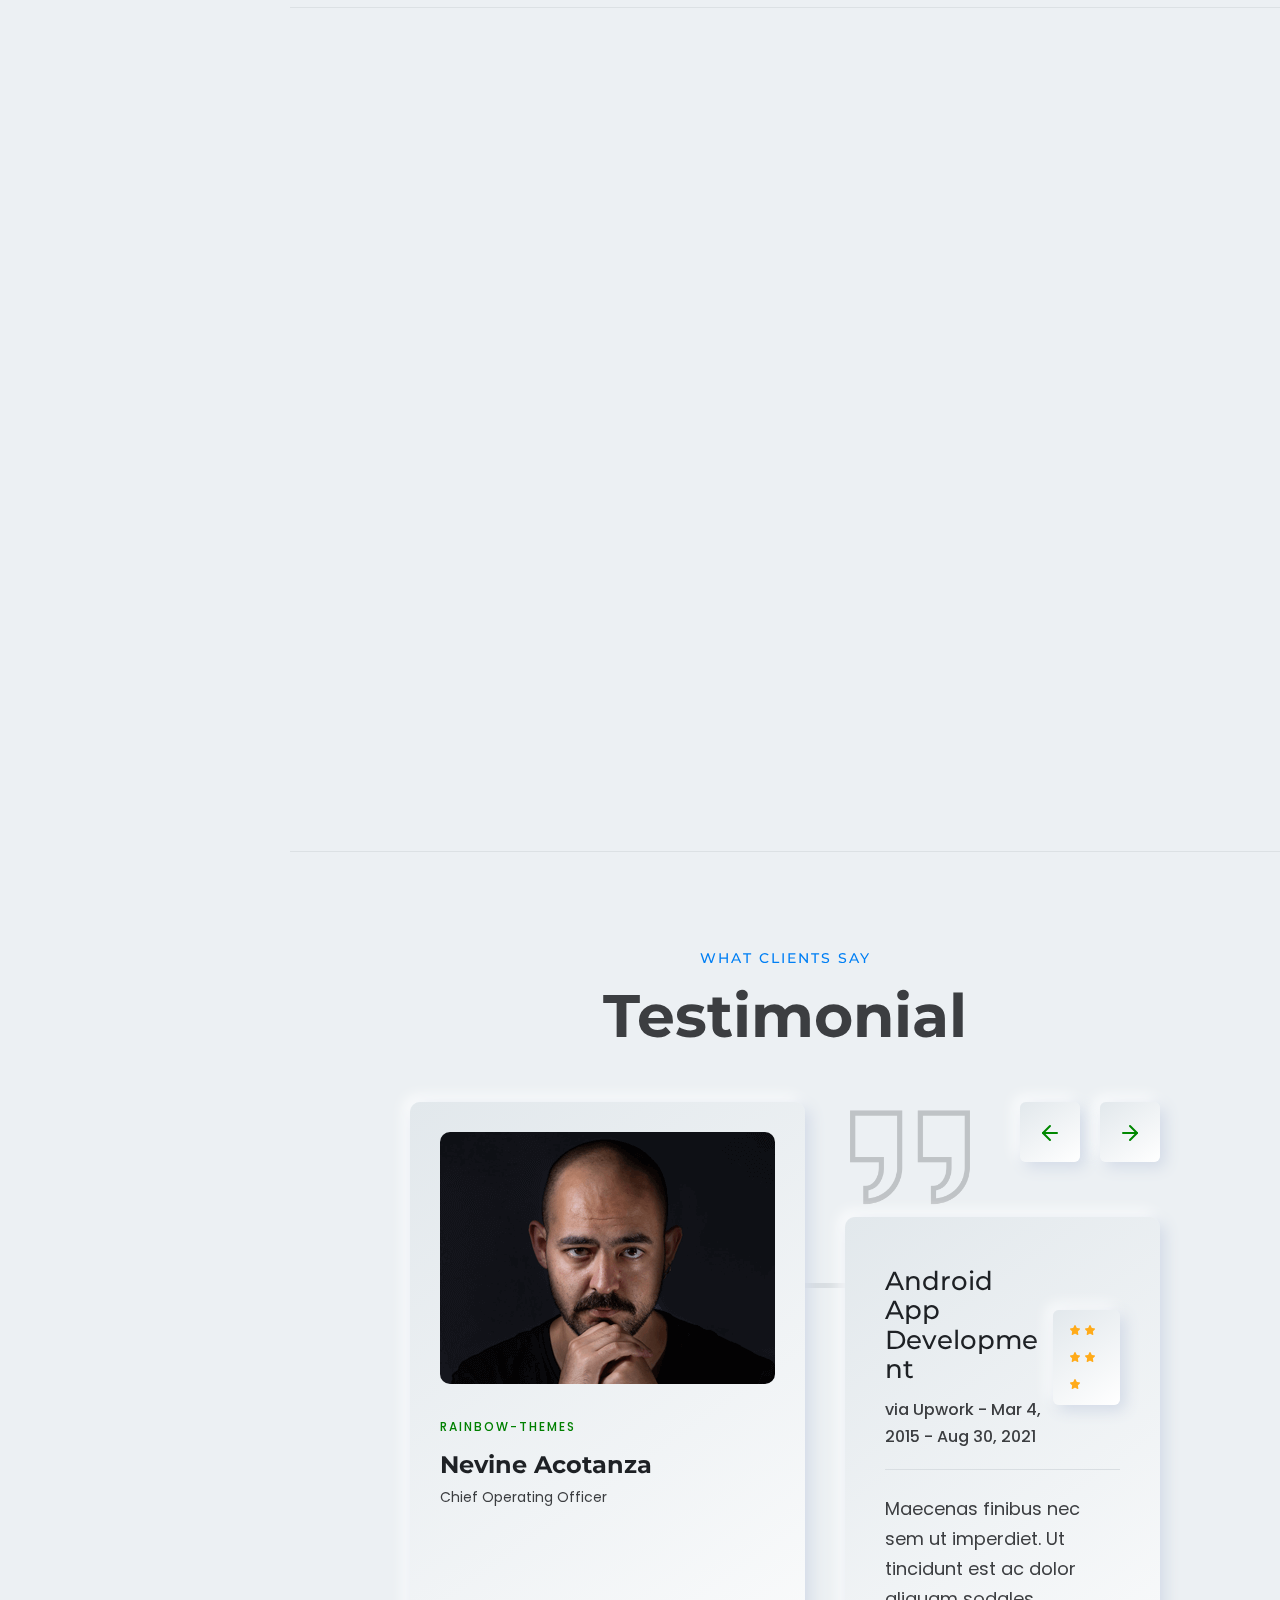
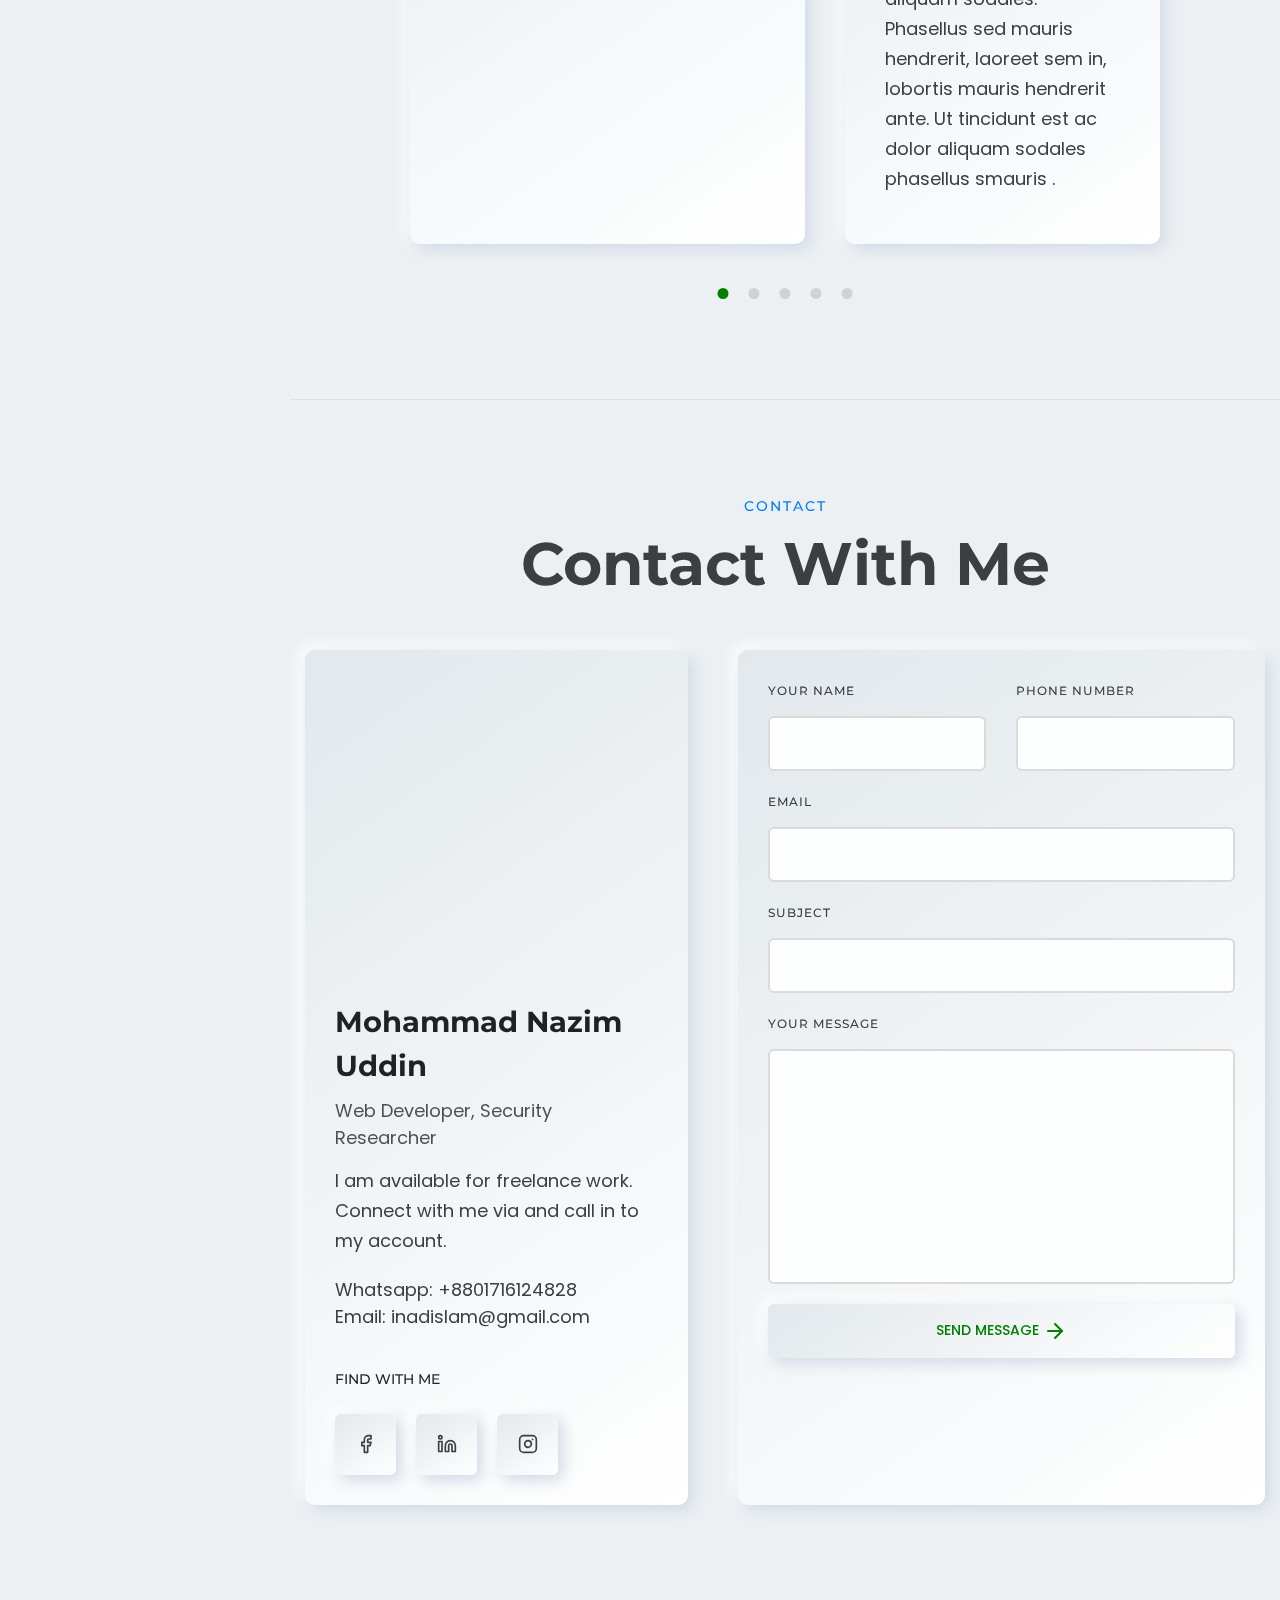
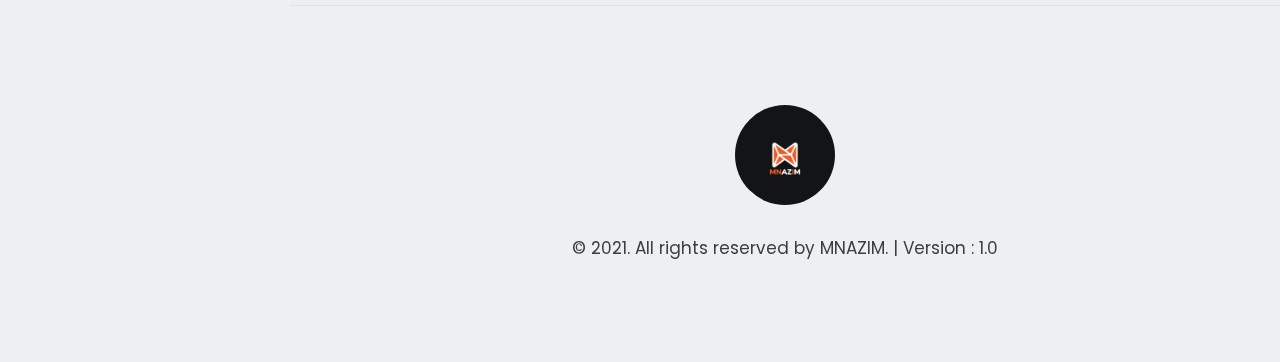
==== commit 7f4781b5: "social x button" ====
--- a/dev-portfolio/index.html
+++ b/dev-portfolio/index.html
@@ -1938,7 +1938,7 @@
         <div class="demo-modal-area">
             <div class="wrapper">
                 <div class="close-icon">
-                    <button class="demo-close-btn"><span class="feather-x"></span></button>
+                    <button class="demo-close-btn"><span data-feather="x"></span></button>
                 </div>
                 <div class="rn-modal-inner">
                     <div class="demo-top text-center">
--- a/dev-portfolio/assets/css/style.css
+++ b/dev-portfolio/assets/css/style.css
@@ -21155,6 +21155,10 @@
     transition: 0.3s;
 }
 
+.slick-arrow:hover img {
+    filter: invert(99%) sepia(0%) saturate(0%) hue-rotate(38deg) brightness(115%) contrast(100%) !important;
+}
+
 .slick-arrow-style-one.arrow-top-align .slide-arrow:hover {
     color: var(--color-primary);
 }
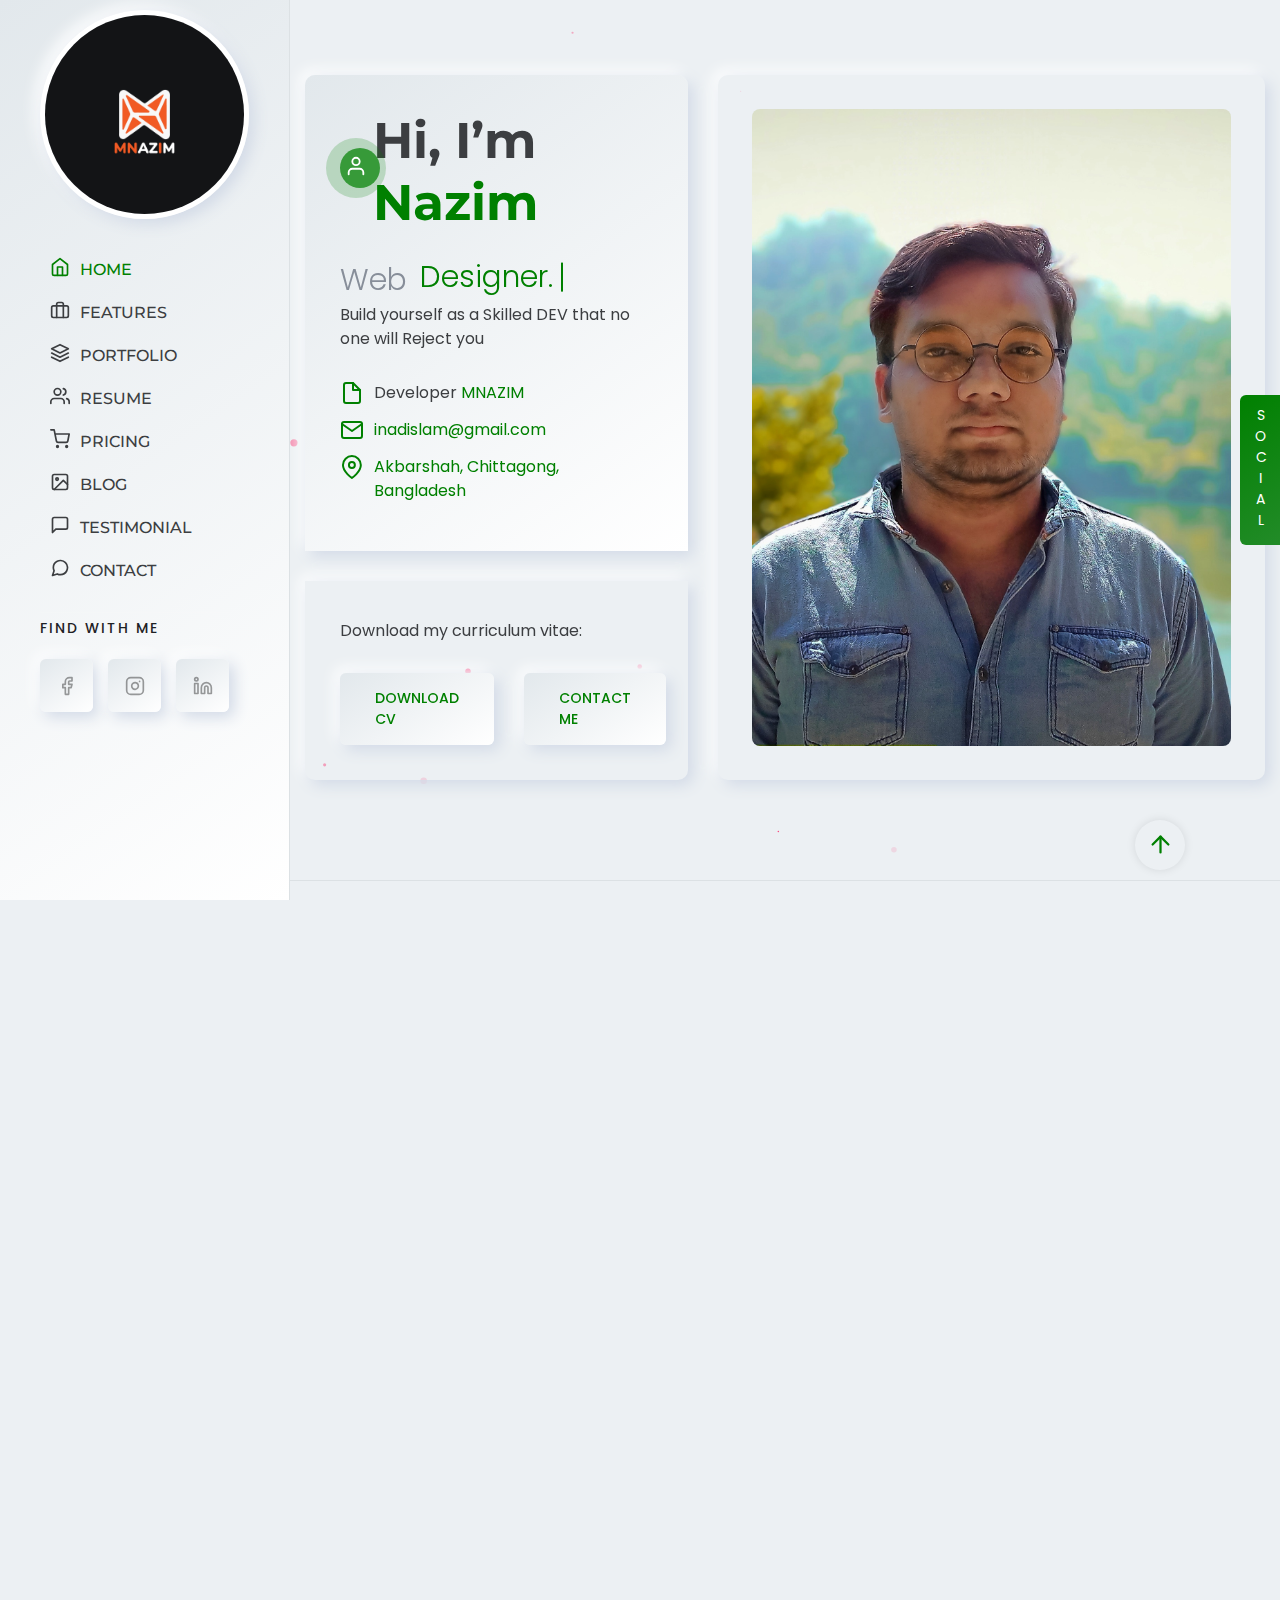
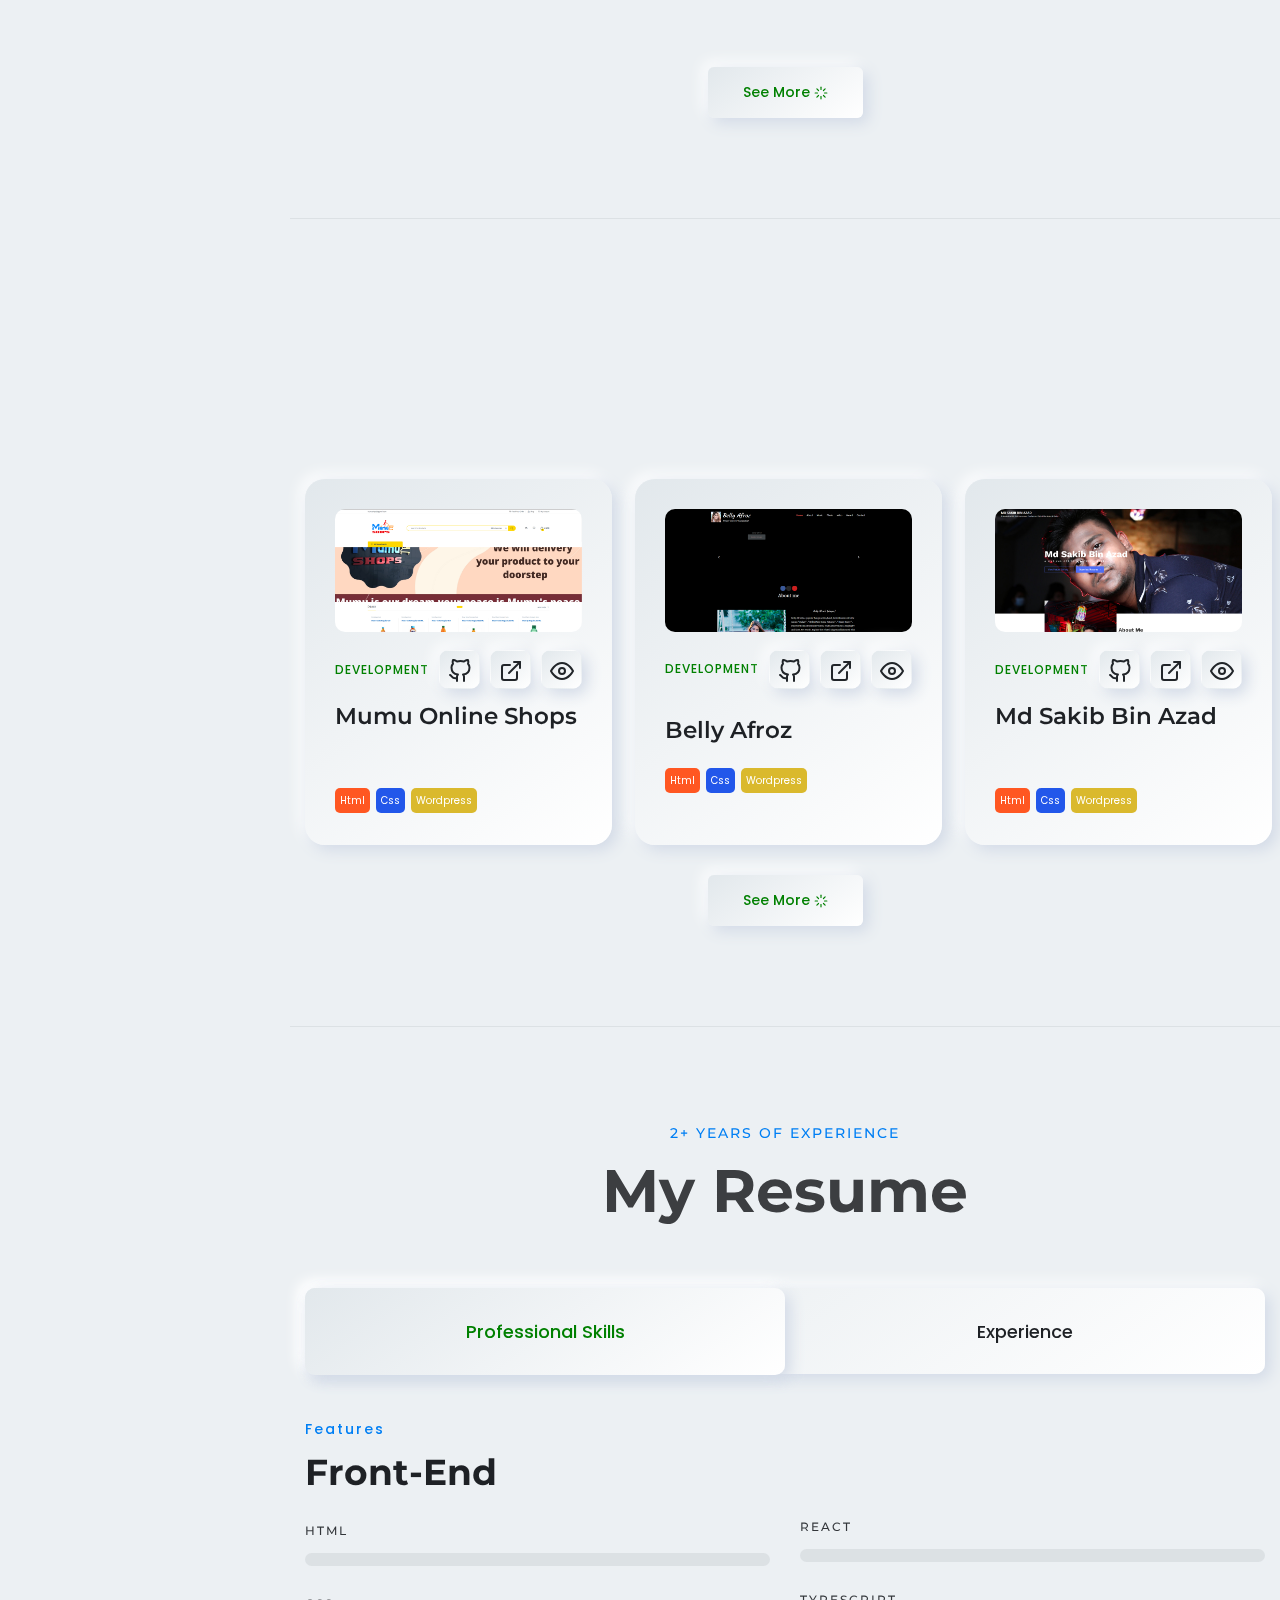
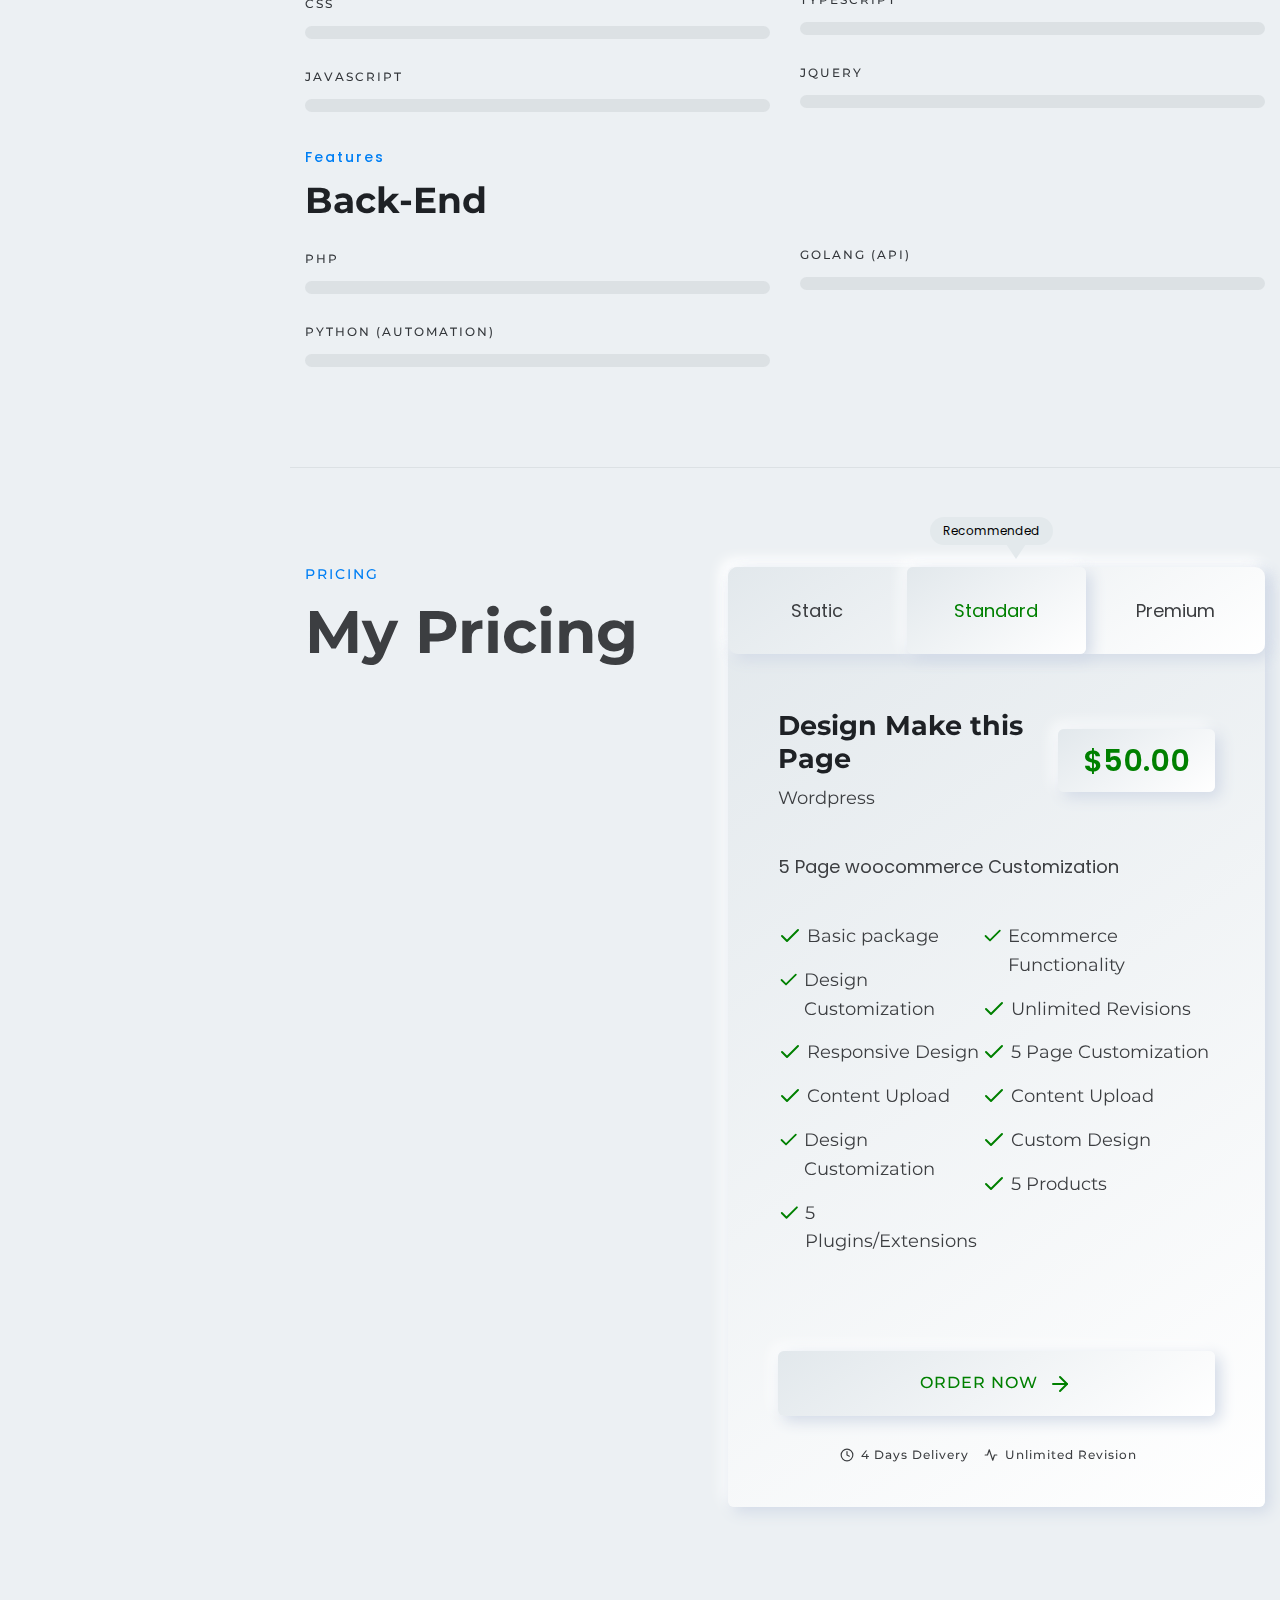
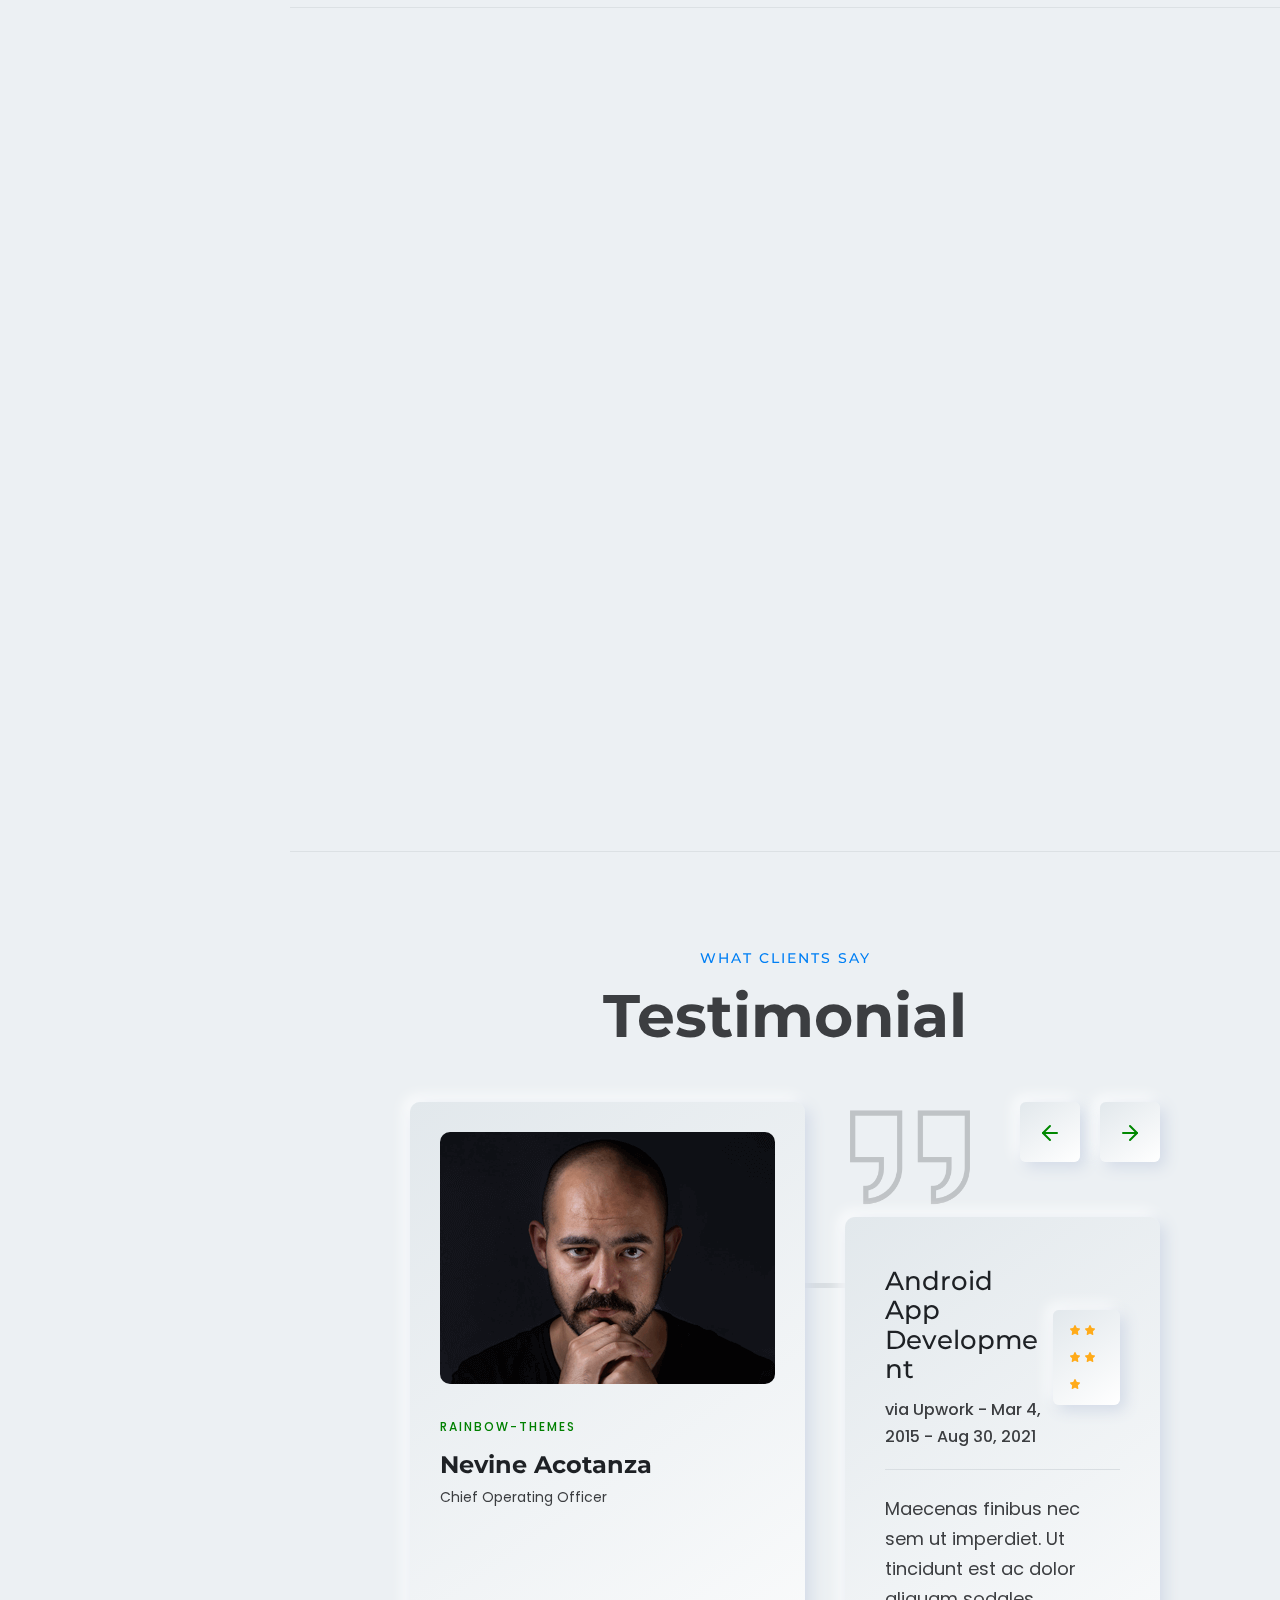
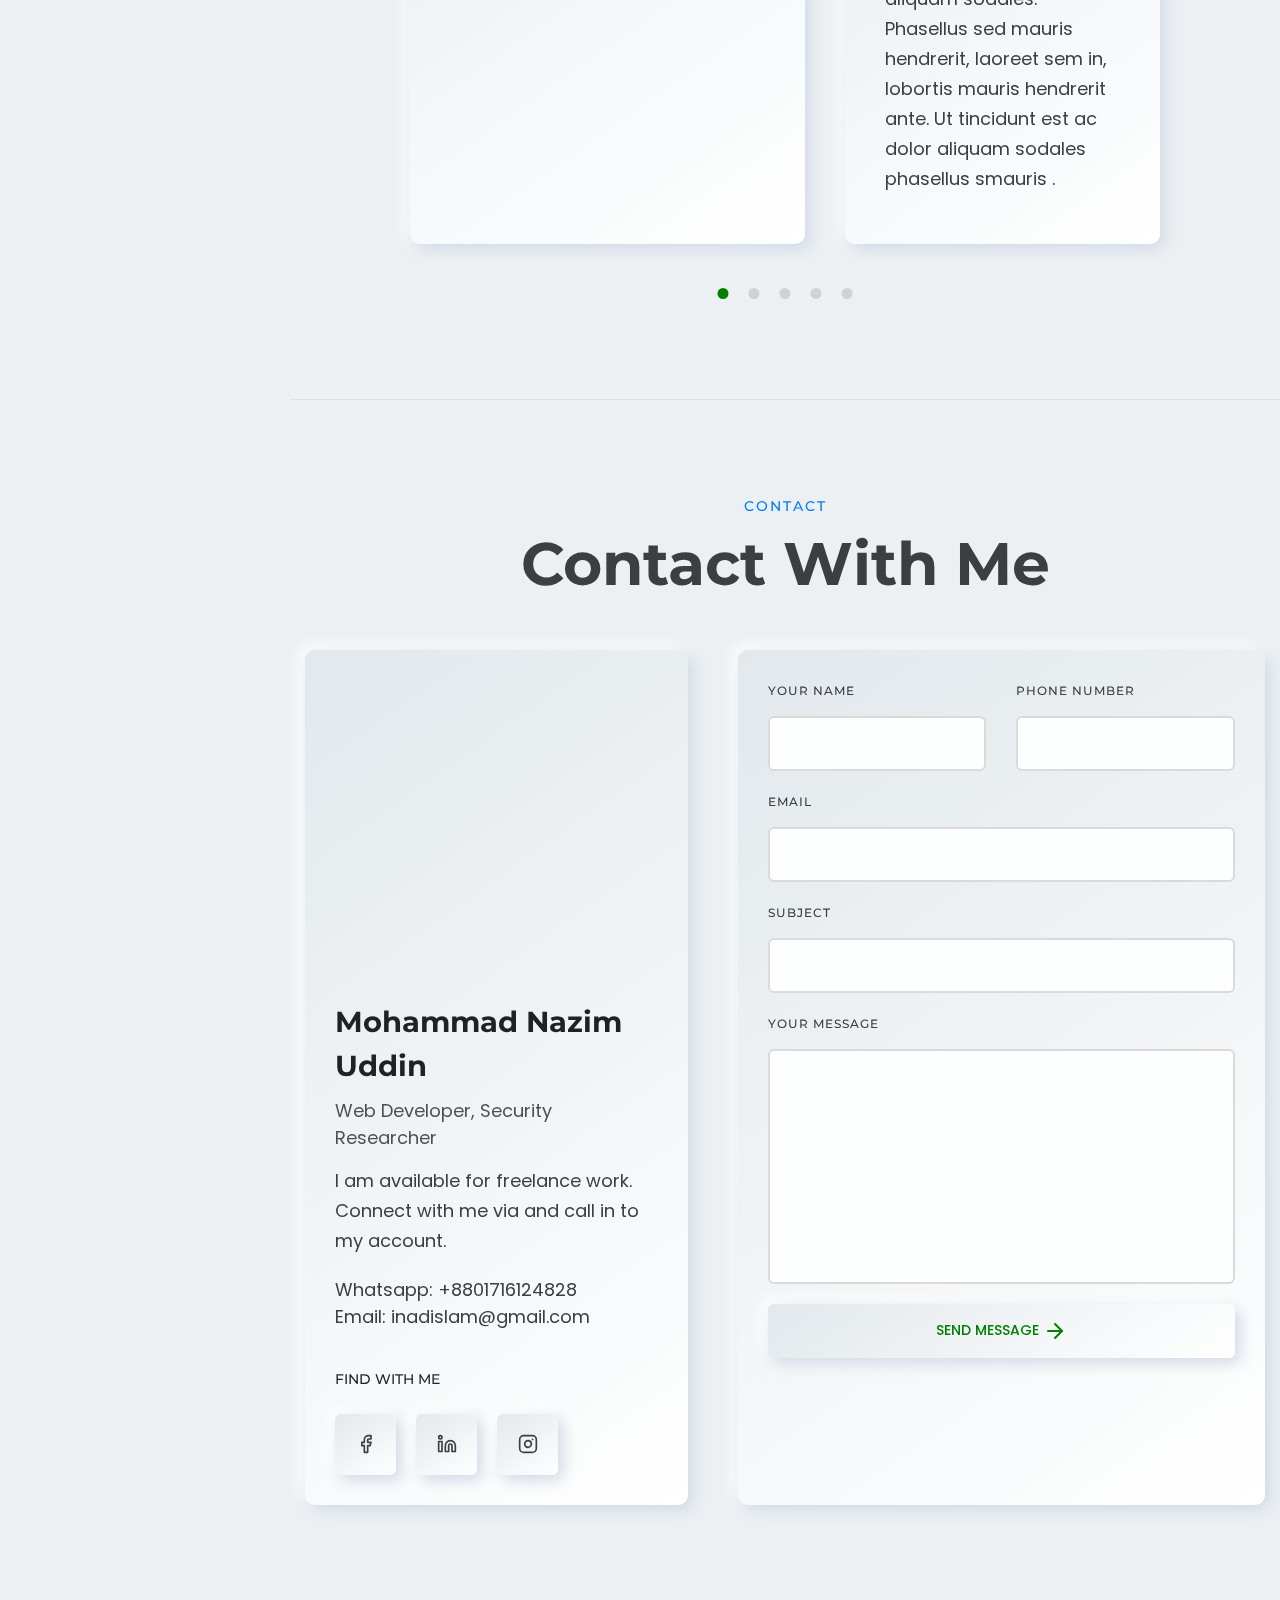
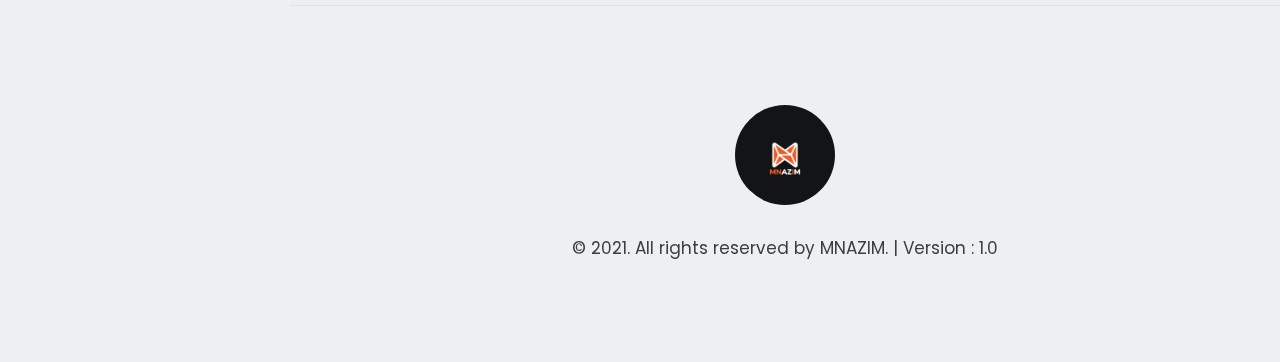
==== commit dba49141: "removed some unwanted name" ====
--- a/dev-portfolio/index.html
+++ b/dev-portfolio/index.html
@@ -13,7 +13,7 @@
     <meta name="twitter:card" content="summary_large_image">
     <meta name="twitter:description" content="This is my Portfolio Site | MNAZIM |">
     <meta property="og:title" content="This is my Portfolio Site | MNAZIM |">
-    <meta property="og:image" content="assets/img/wapborhan.png">
+    <meta property="og:image" content="assets/images/slider/banner-02.png">
     <meta property="og:image:width" content="700" />
     <meta property="og:image:height" content="400" />
     <meta property="og:url" content="https://inadislam.github.io" />
@@ -21,7 +21,7 @@
     <meta property="og:title" content="|| MNAZIM Portfolio ||" />
     <meta property="og:description" content="This is my Portfolio Site | MNAZIM |" />
     <meta property="og:site_name" content="MNAZIM" />
-    <meta name="twitter:image" content="assets/img/wapborhan.png">
+    <meta name="twitter:image" content="assets/images/slider/banner-02.png">
     <!-- Favicon -->
     <link rel="shortcut icon" type="image/x-icon" href="assets/images/favicon.ico">
     <!-- CSS  -->
--- a/dev-portfolio/assets/css/style.css
+++ b/dev-portfolio/assets/css/style.css
@@ -22404,7 +22404,7 @@
 }
 
 .white-version .rn-resume-area .personal-experience-inner .experience-list .resume-single-list:hover .heading {
-    border-bottom: 1px solid #ce6e6e;
+    border-bottom: 1px solid #fff;
 }
 
 .white-version .rn-resume-area .personal-experience-inner .experience-list .resume-single-list:hover .heading .title h4 {
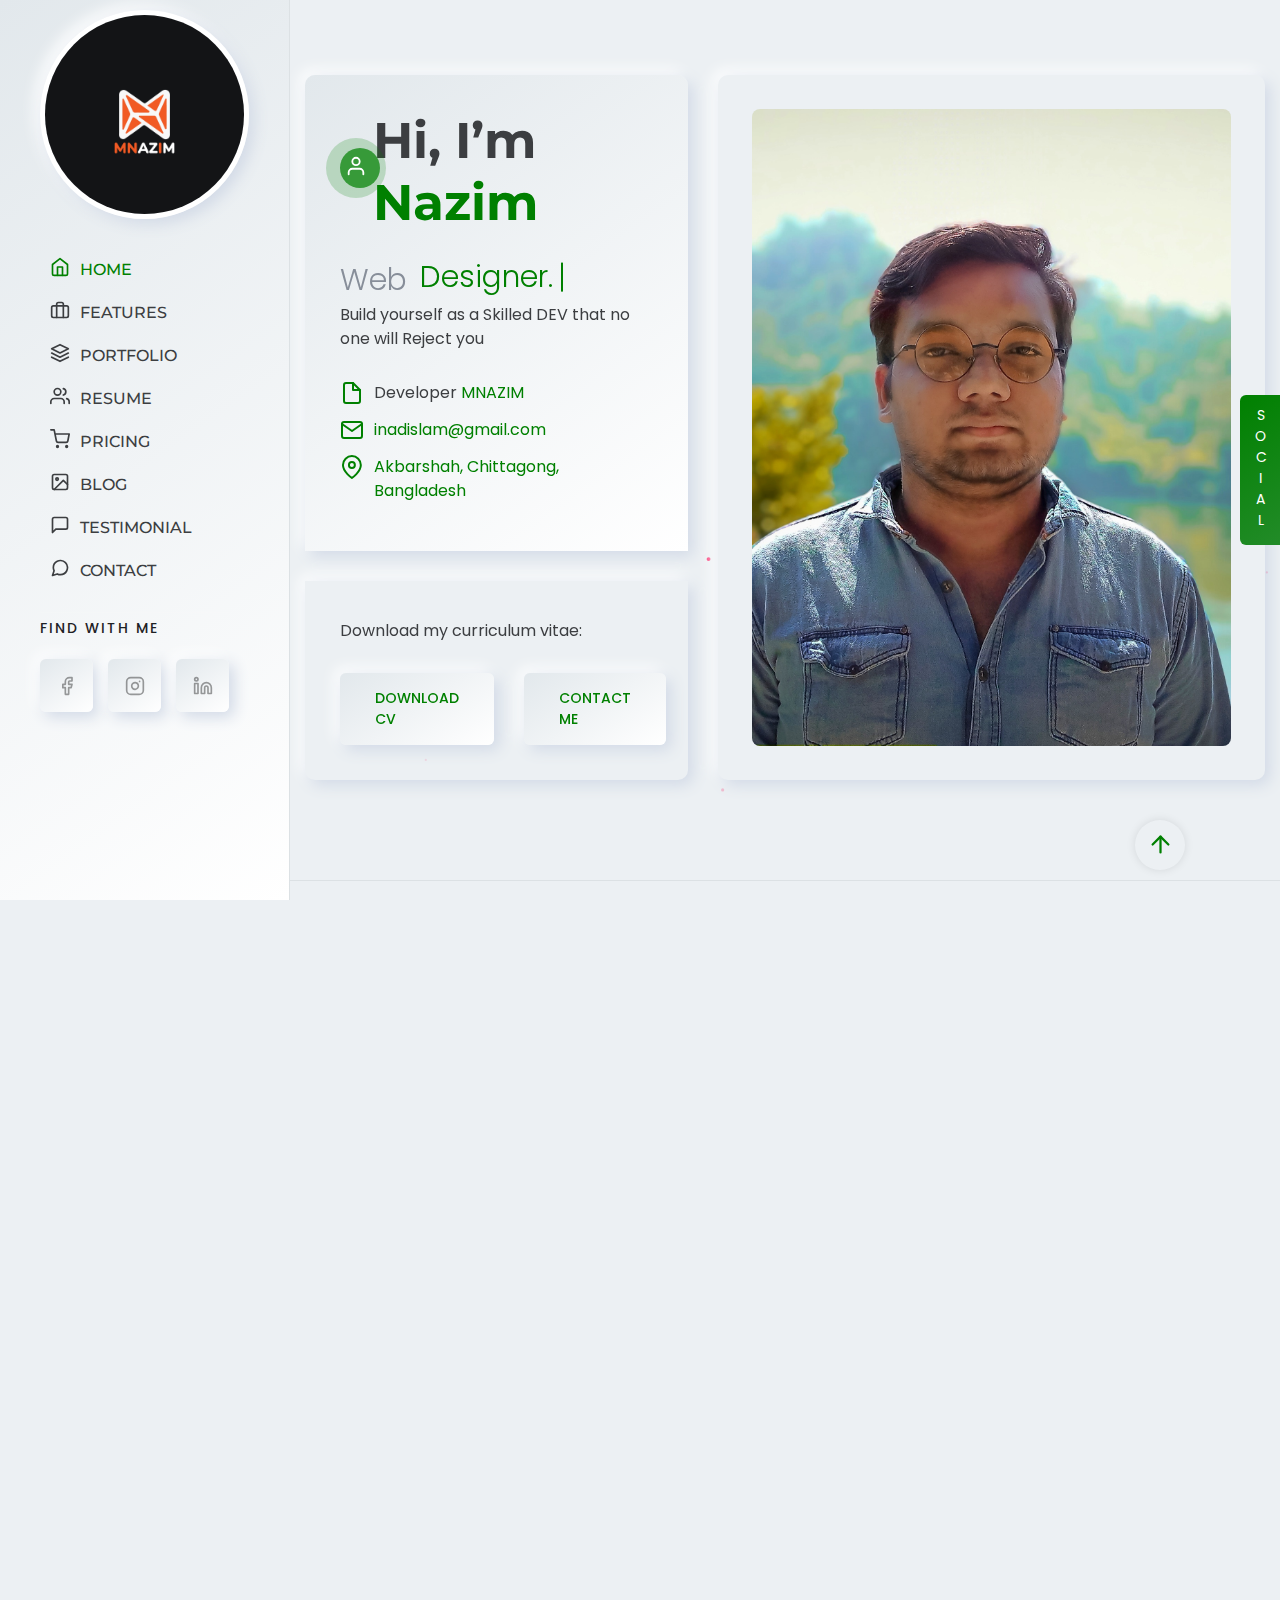
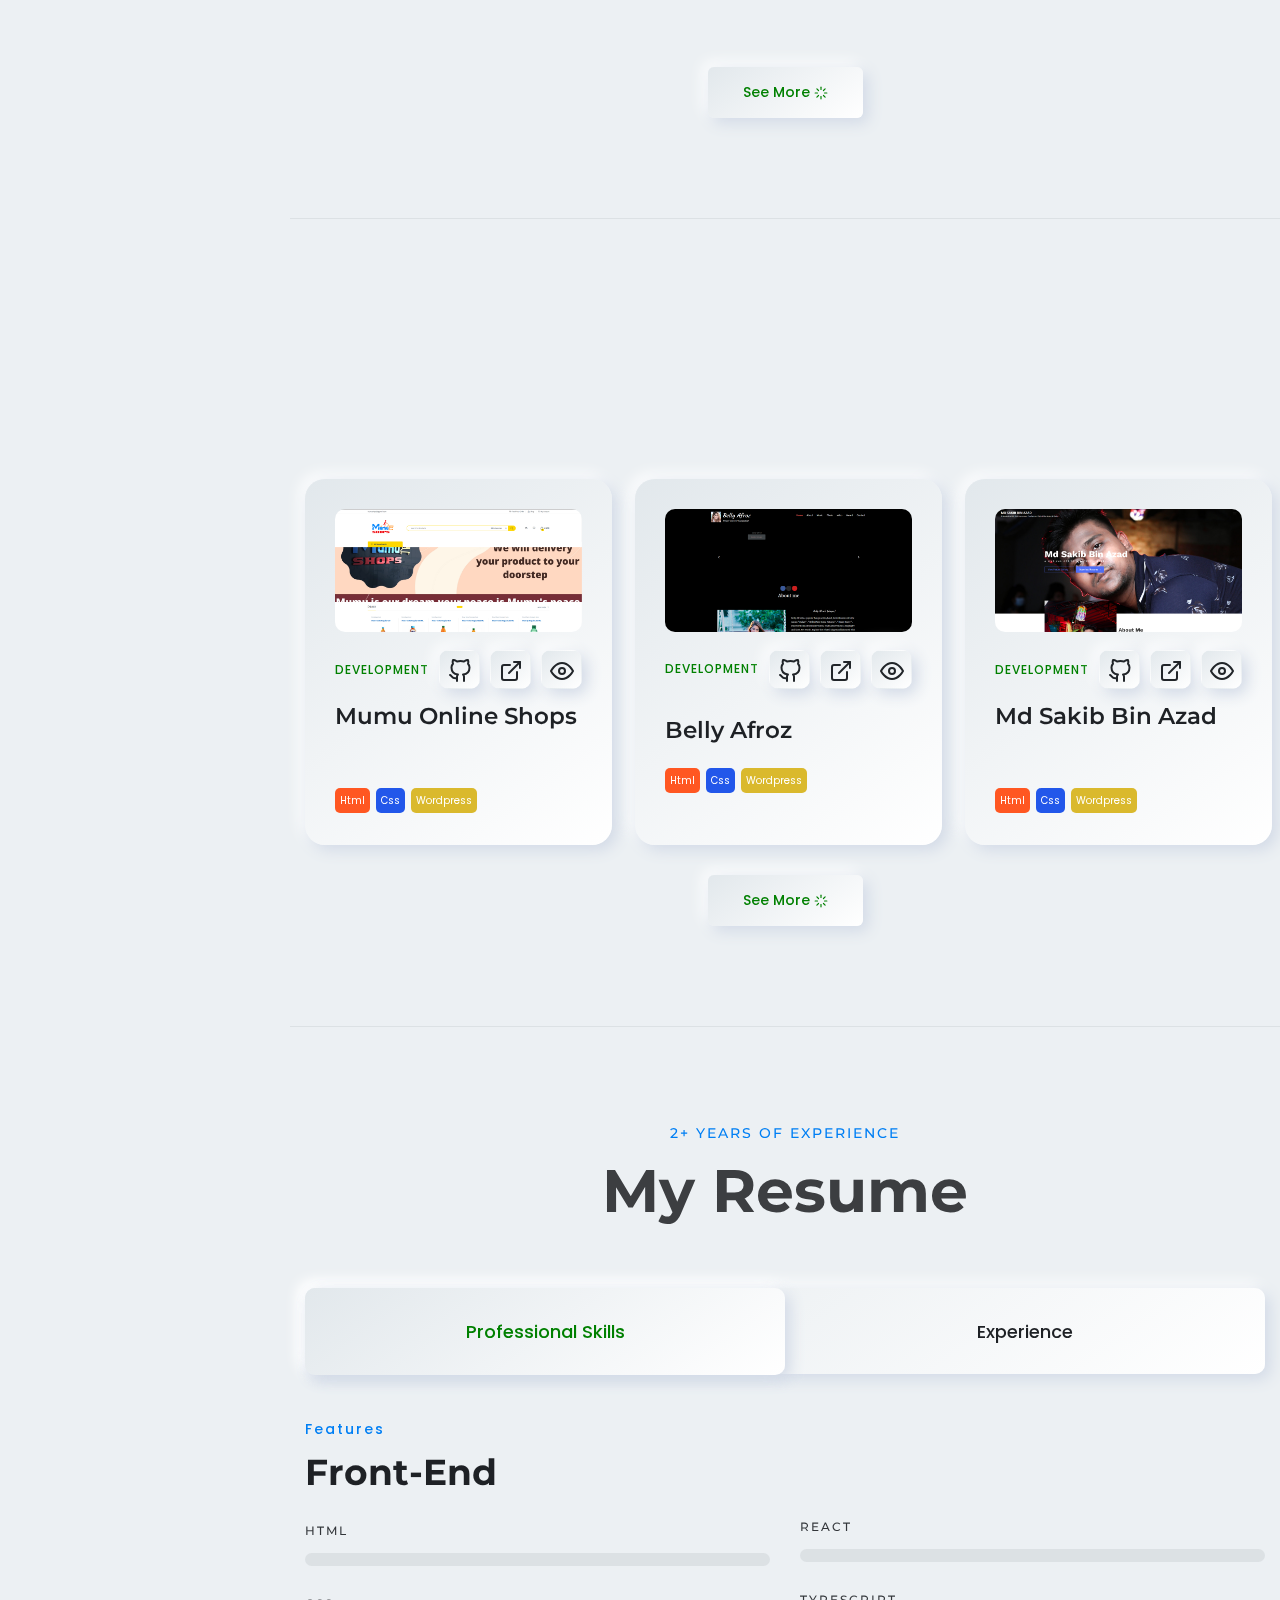
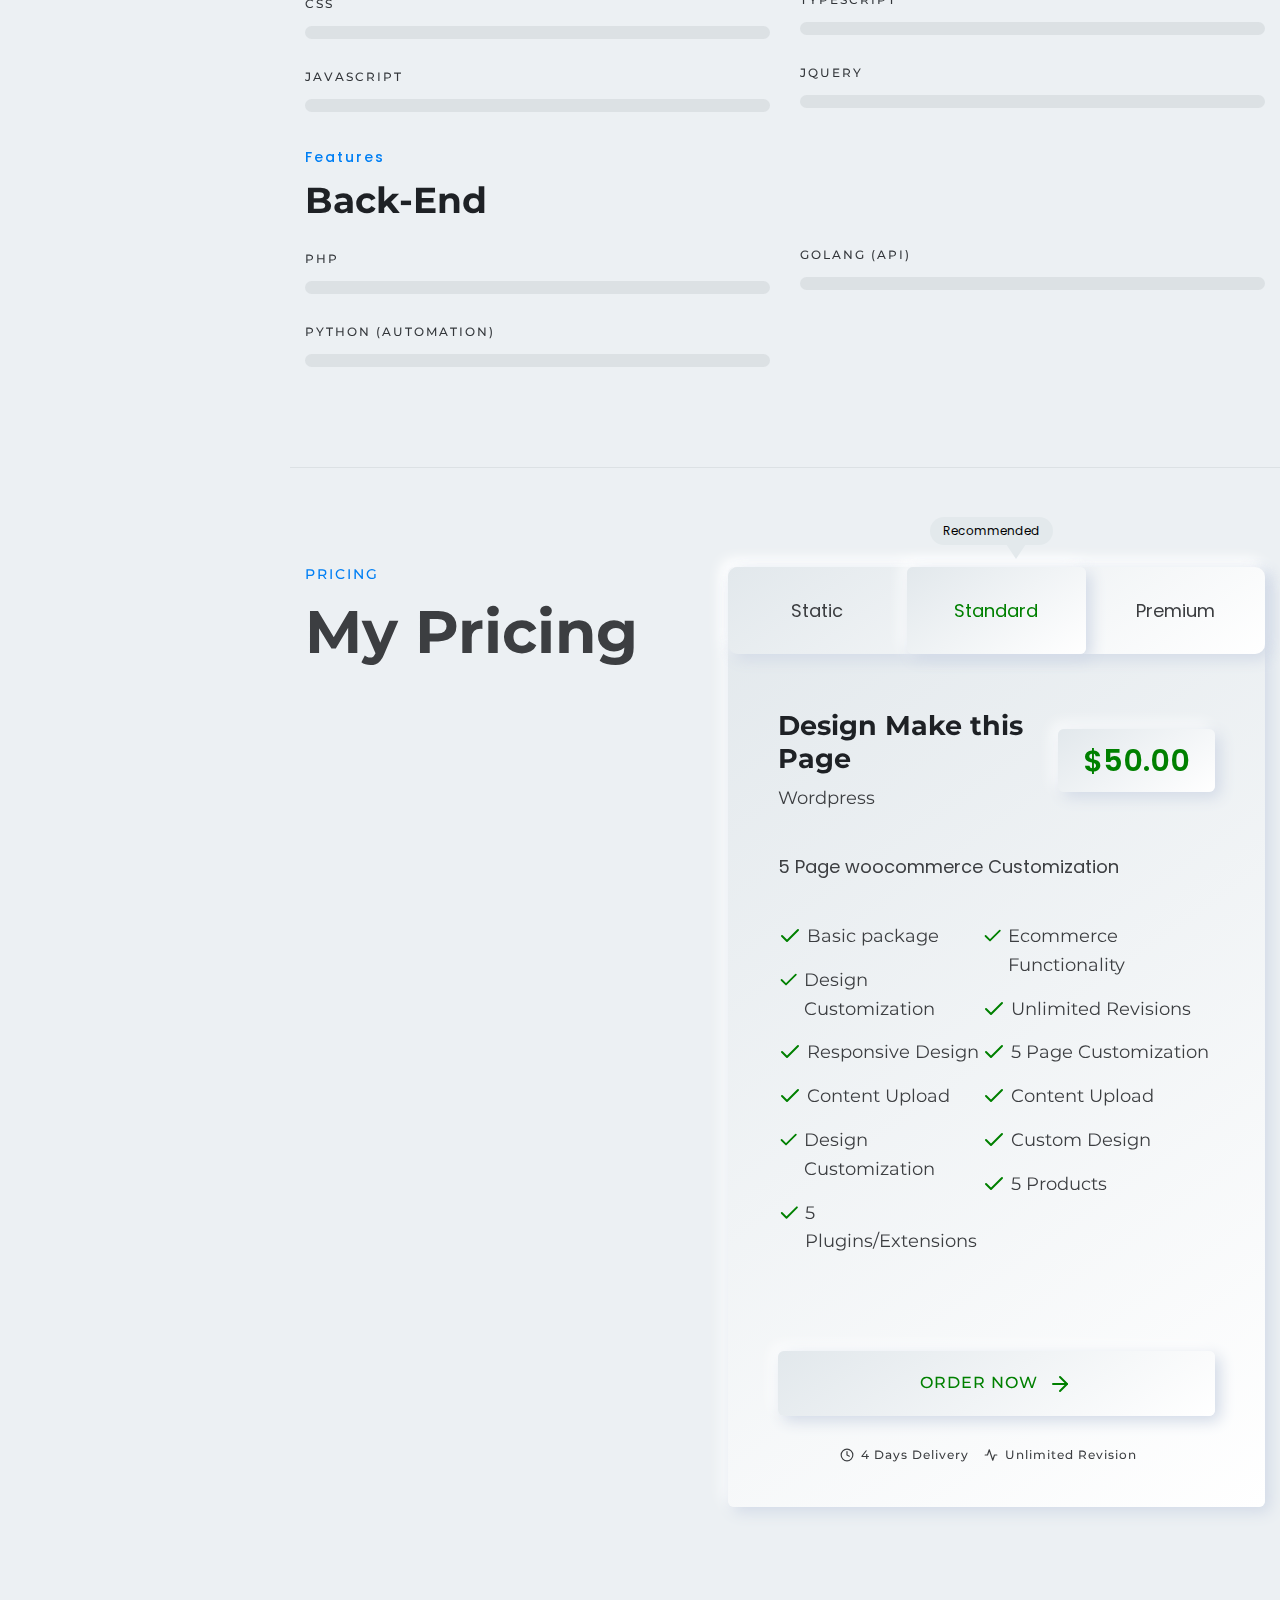
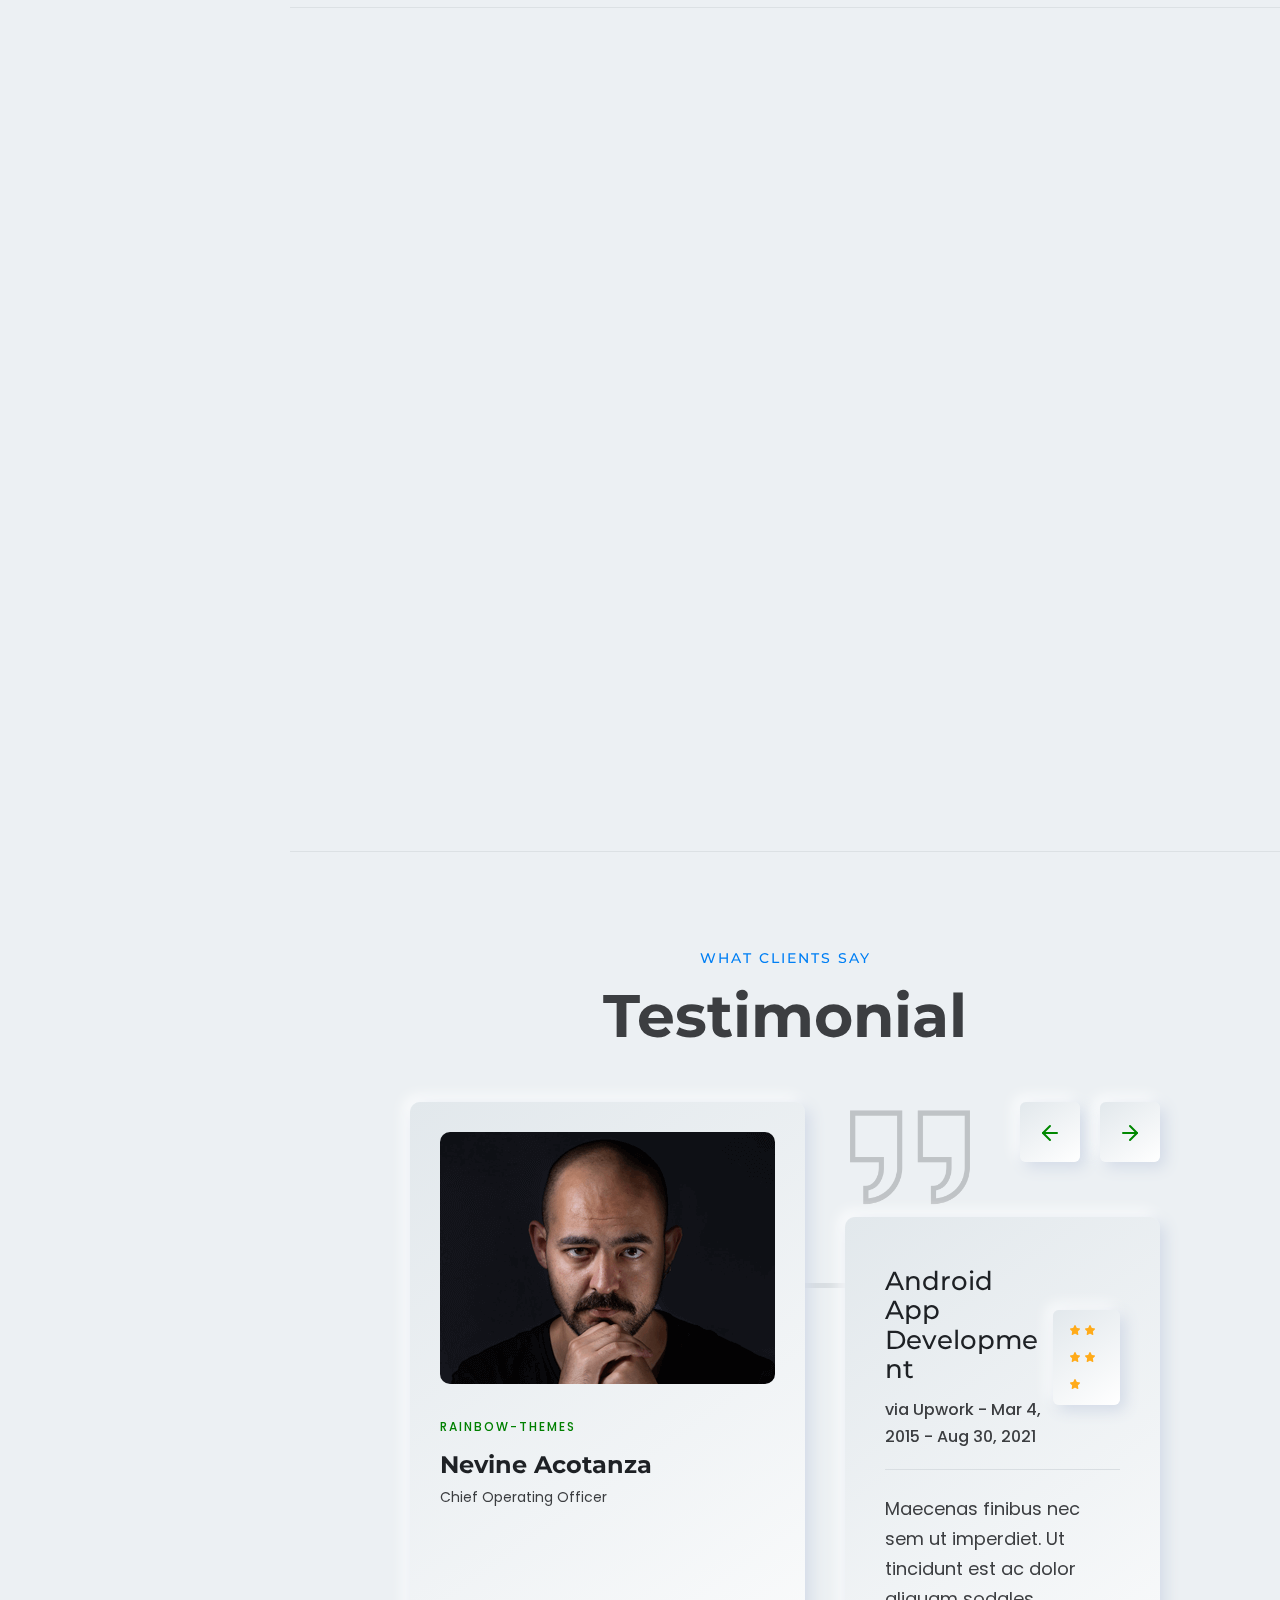
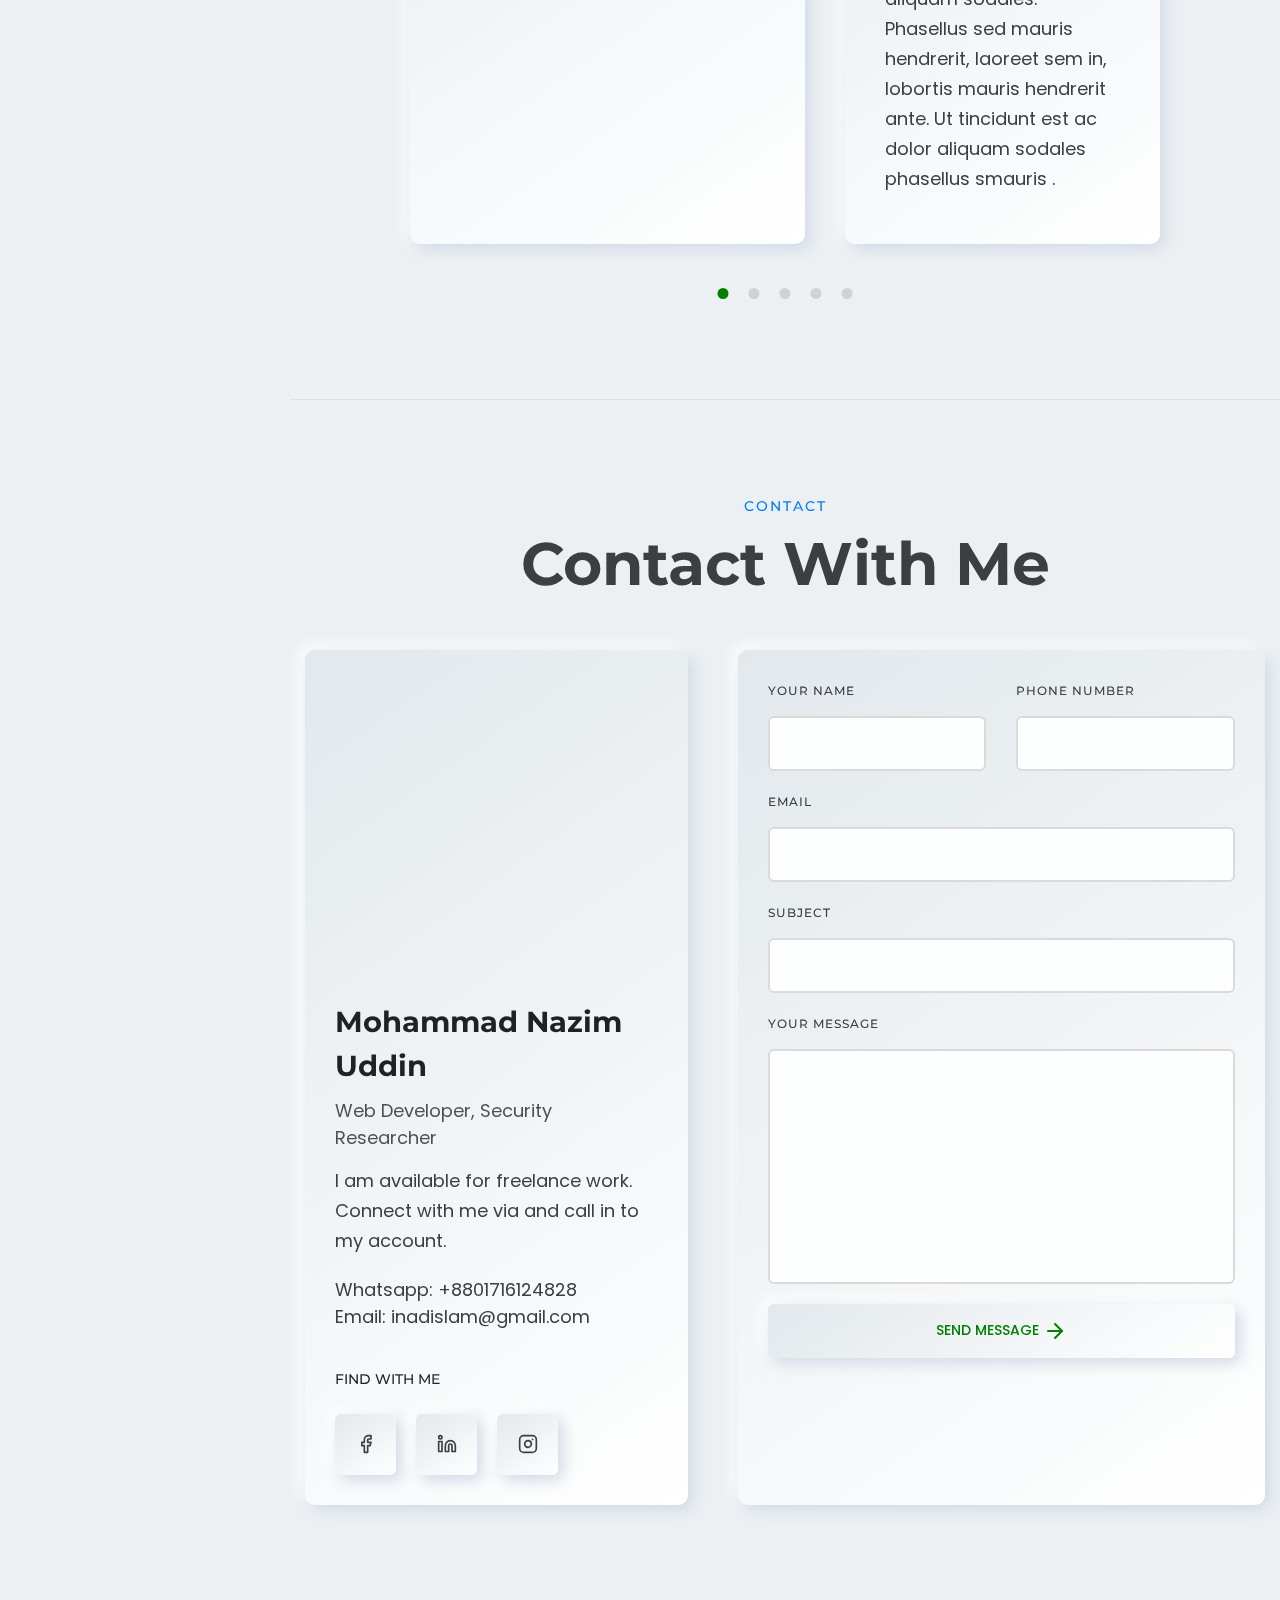
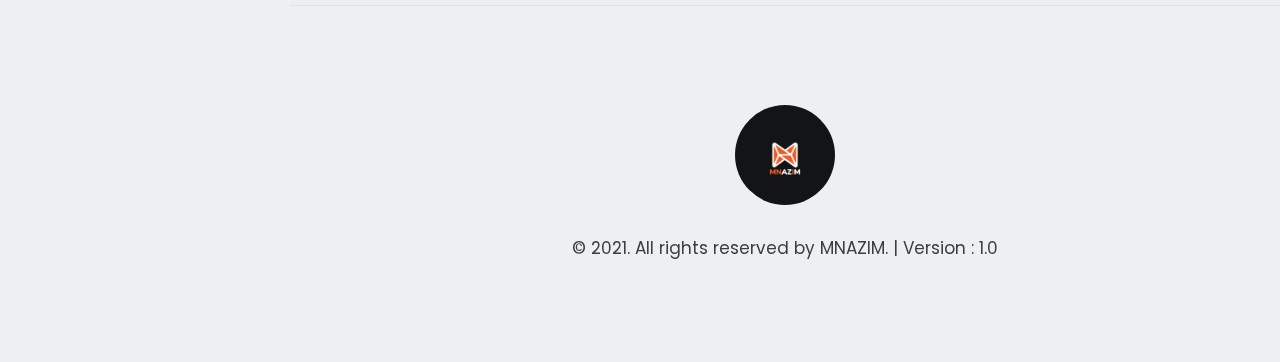
==== commit 2ada3f6e: "loader added to blog button" ====
--- a/dev-portfolio/index.html
+++ b/dev-portfolio/index.html
@@ -1572,7 +1572,7 @@
                                                     <div class="row">
                                                         <div class="col-lg-12 mb-5 text-center">
                                                             <a class="rn-btn" href="/">My Blog
-                                                                <i class="feather-loader"></i></a>
+                                                                <i data-feather="loader"></i></a>
                                                         </div>
                                                     </div>
                                                 </div>
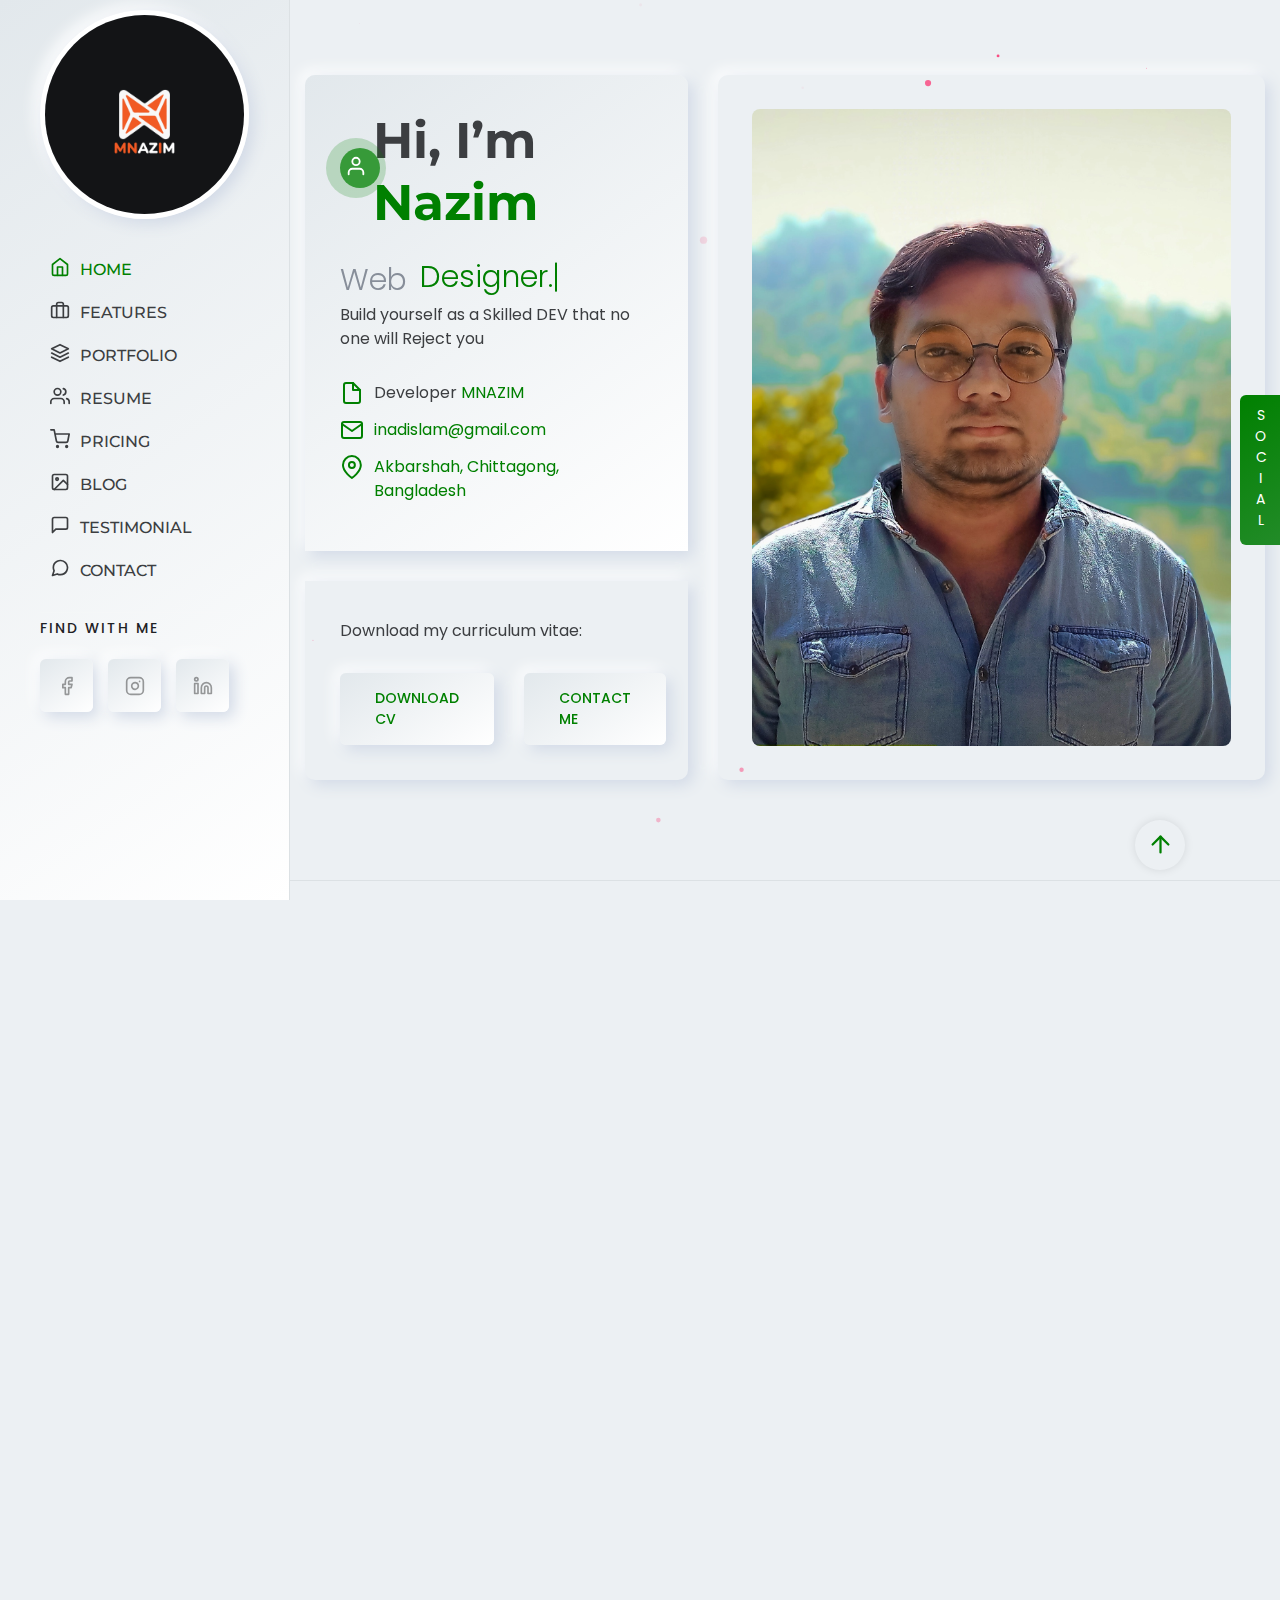
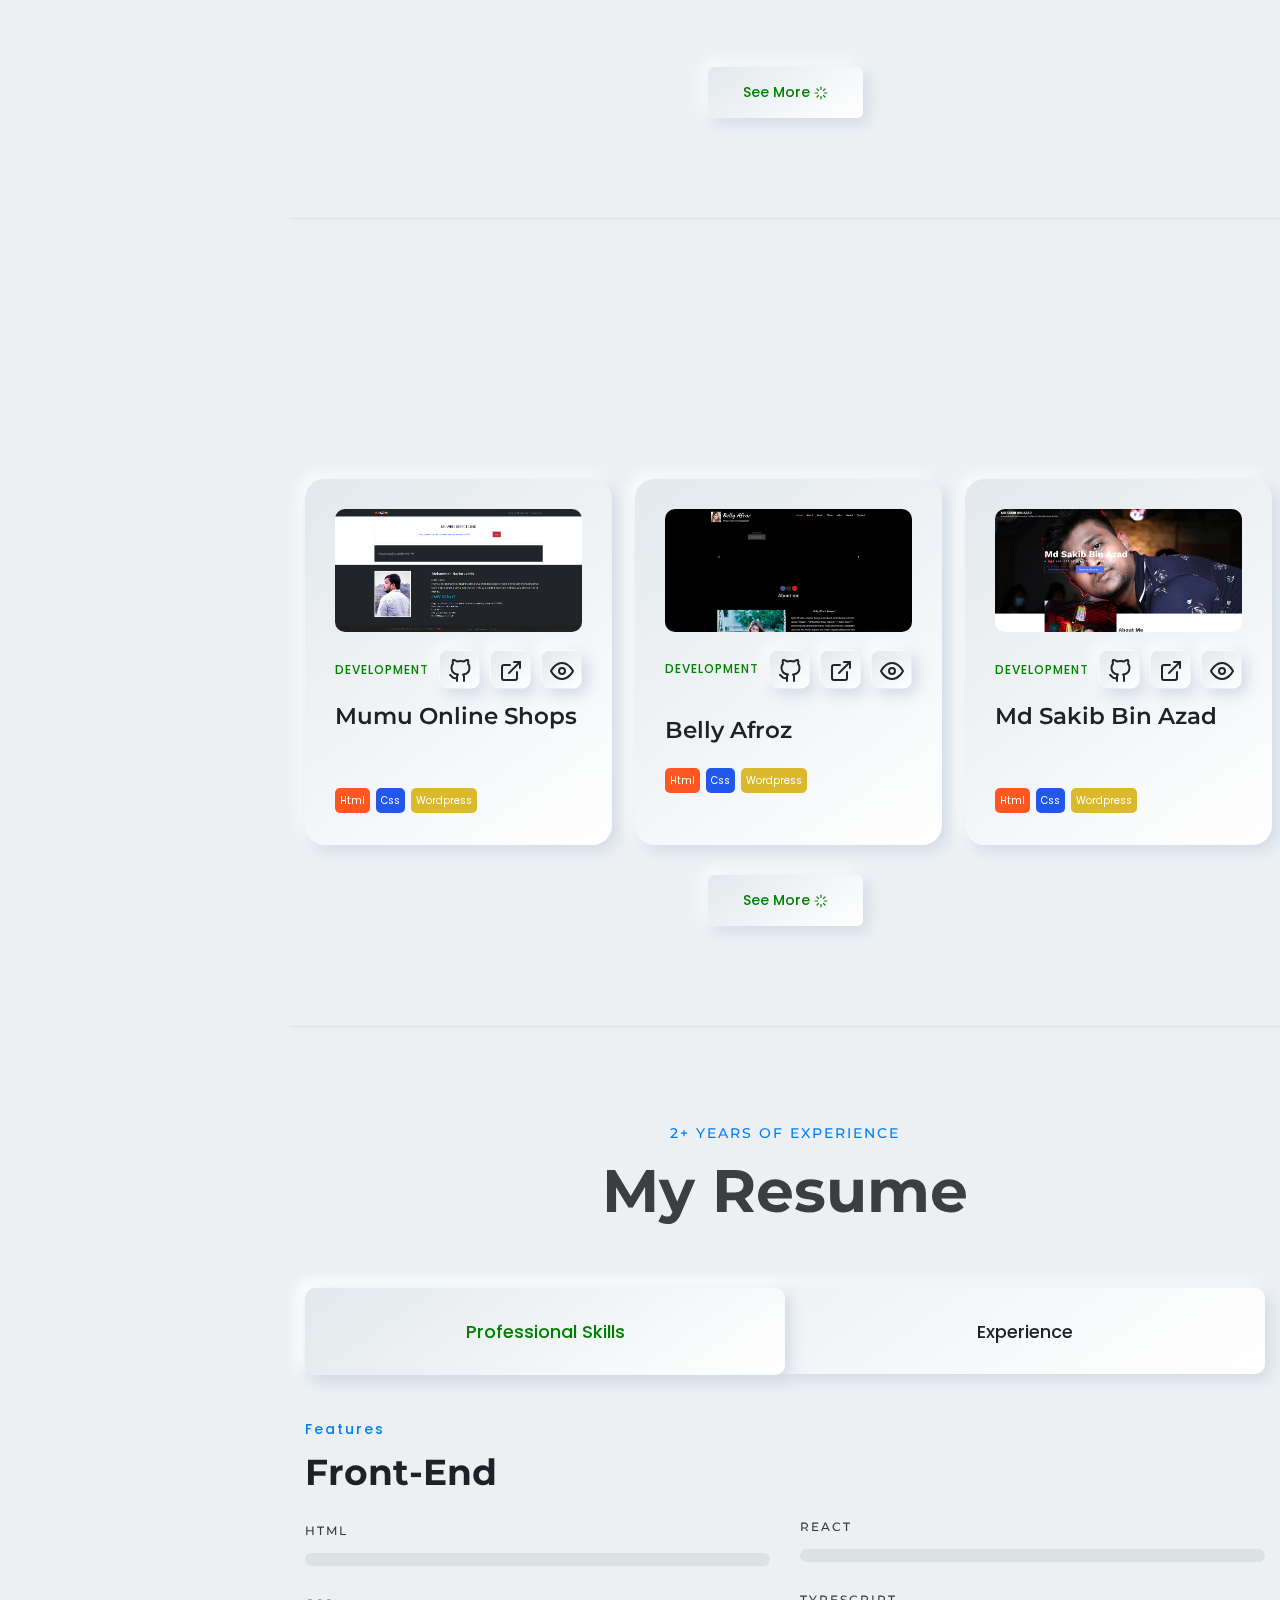
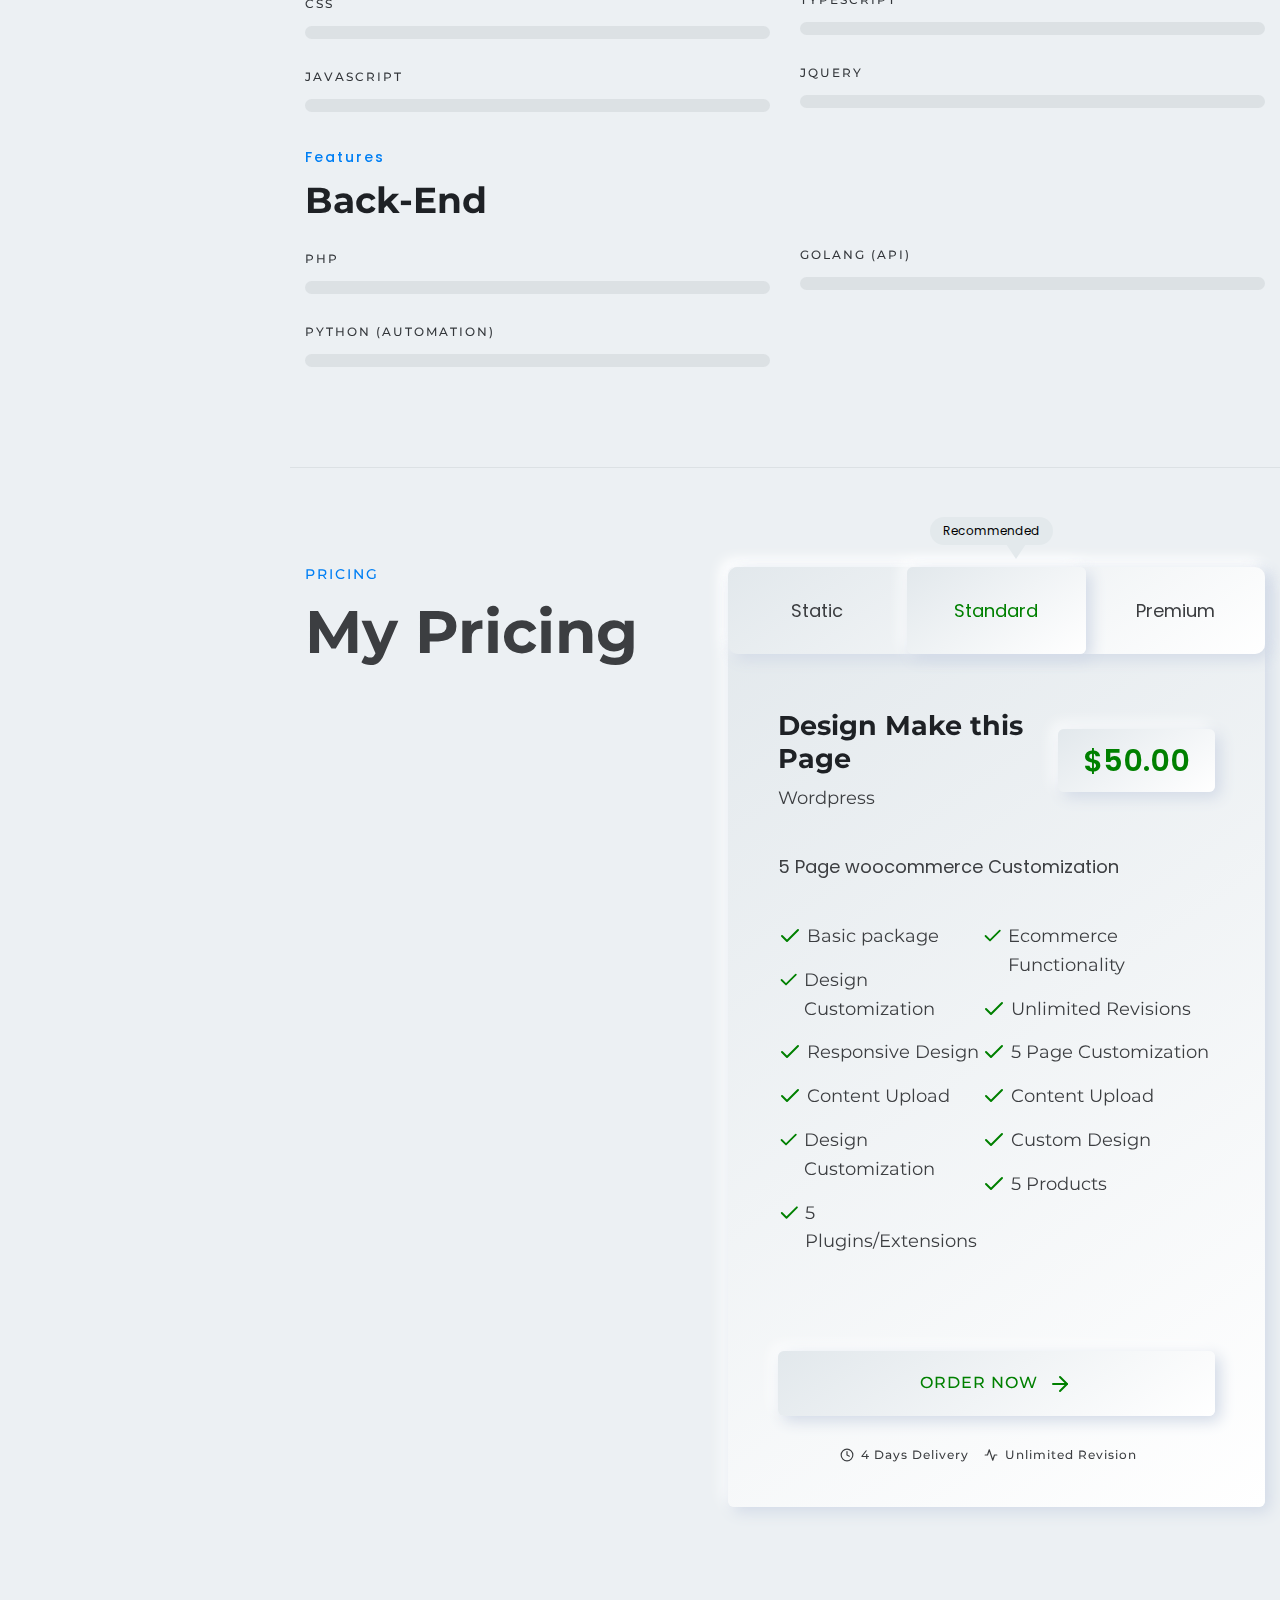
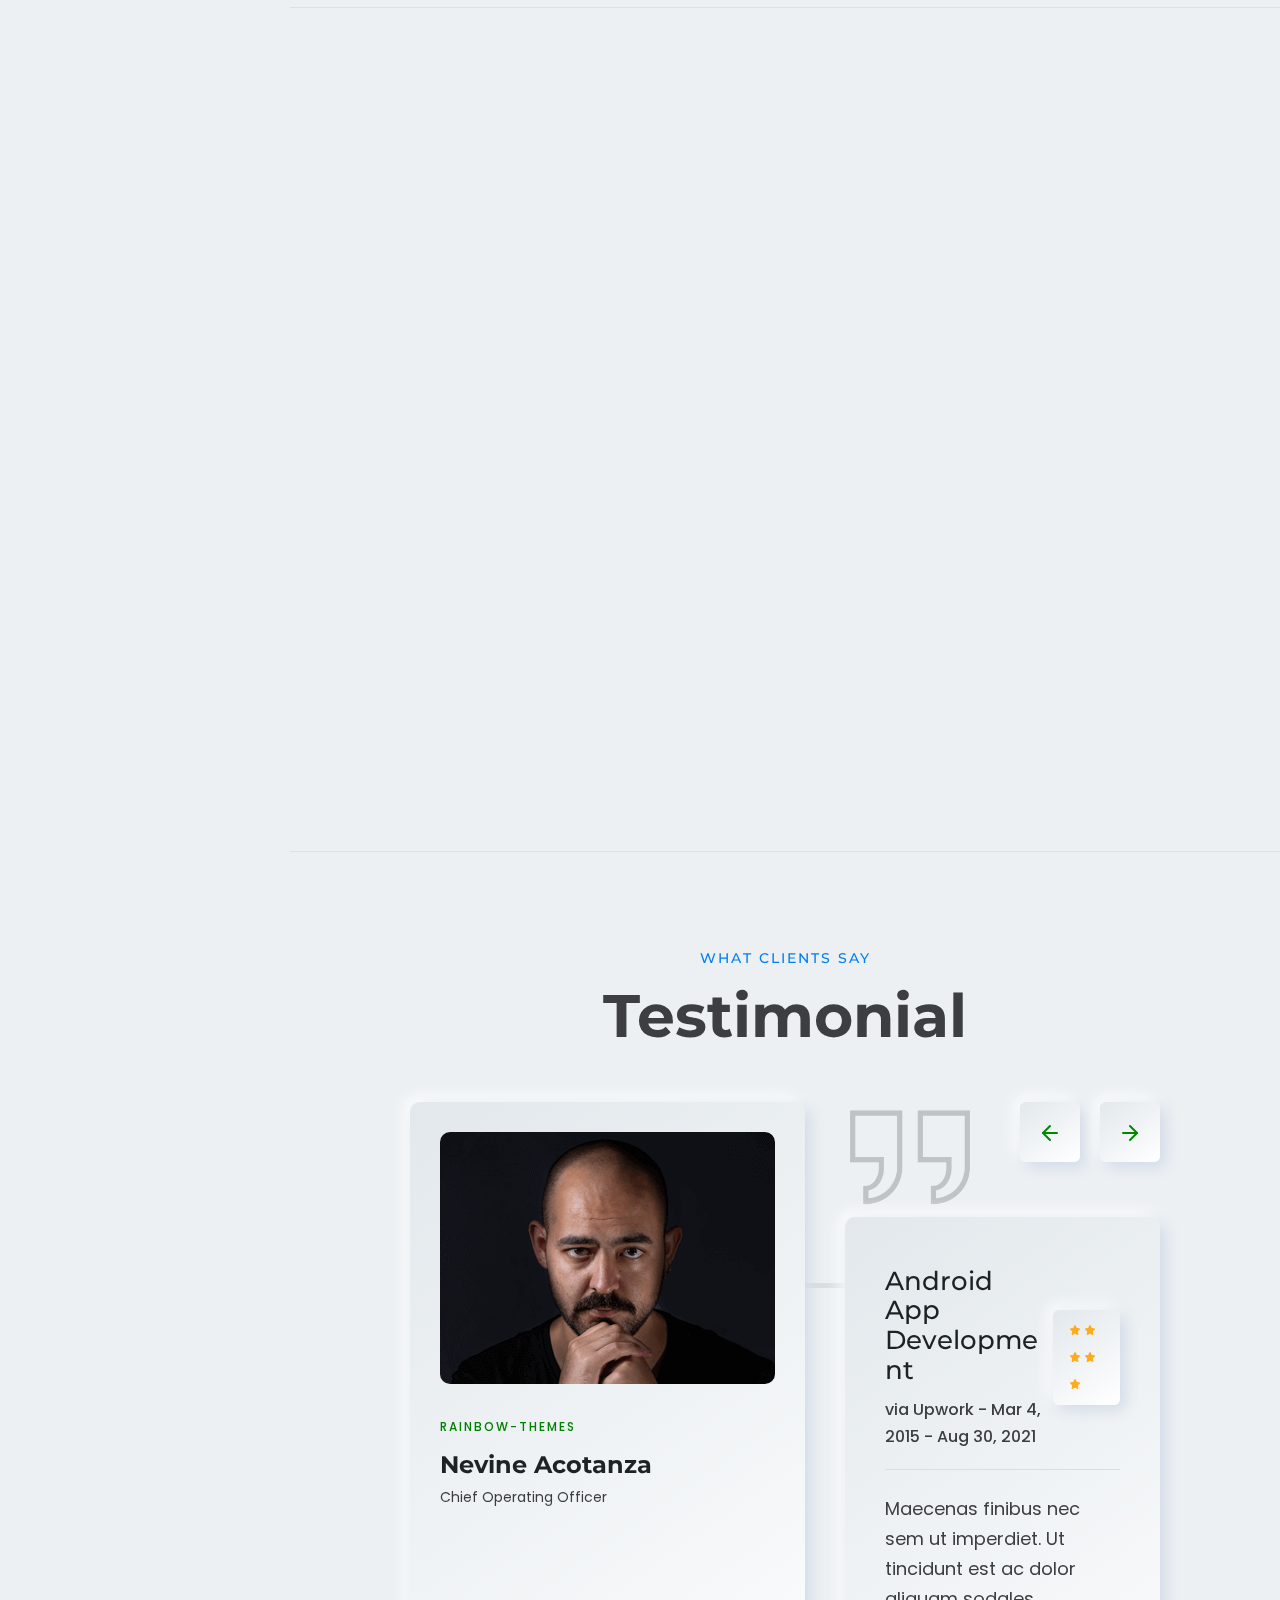
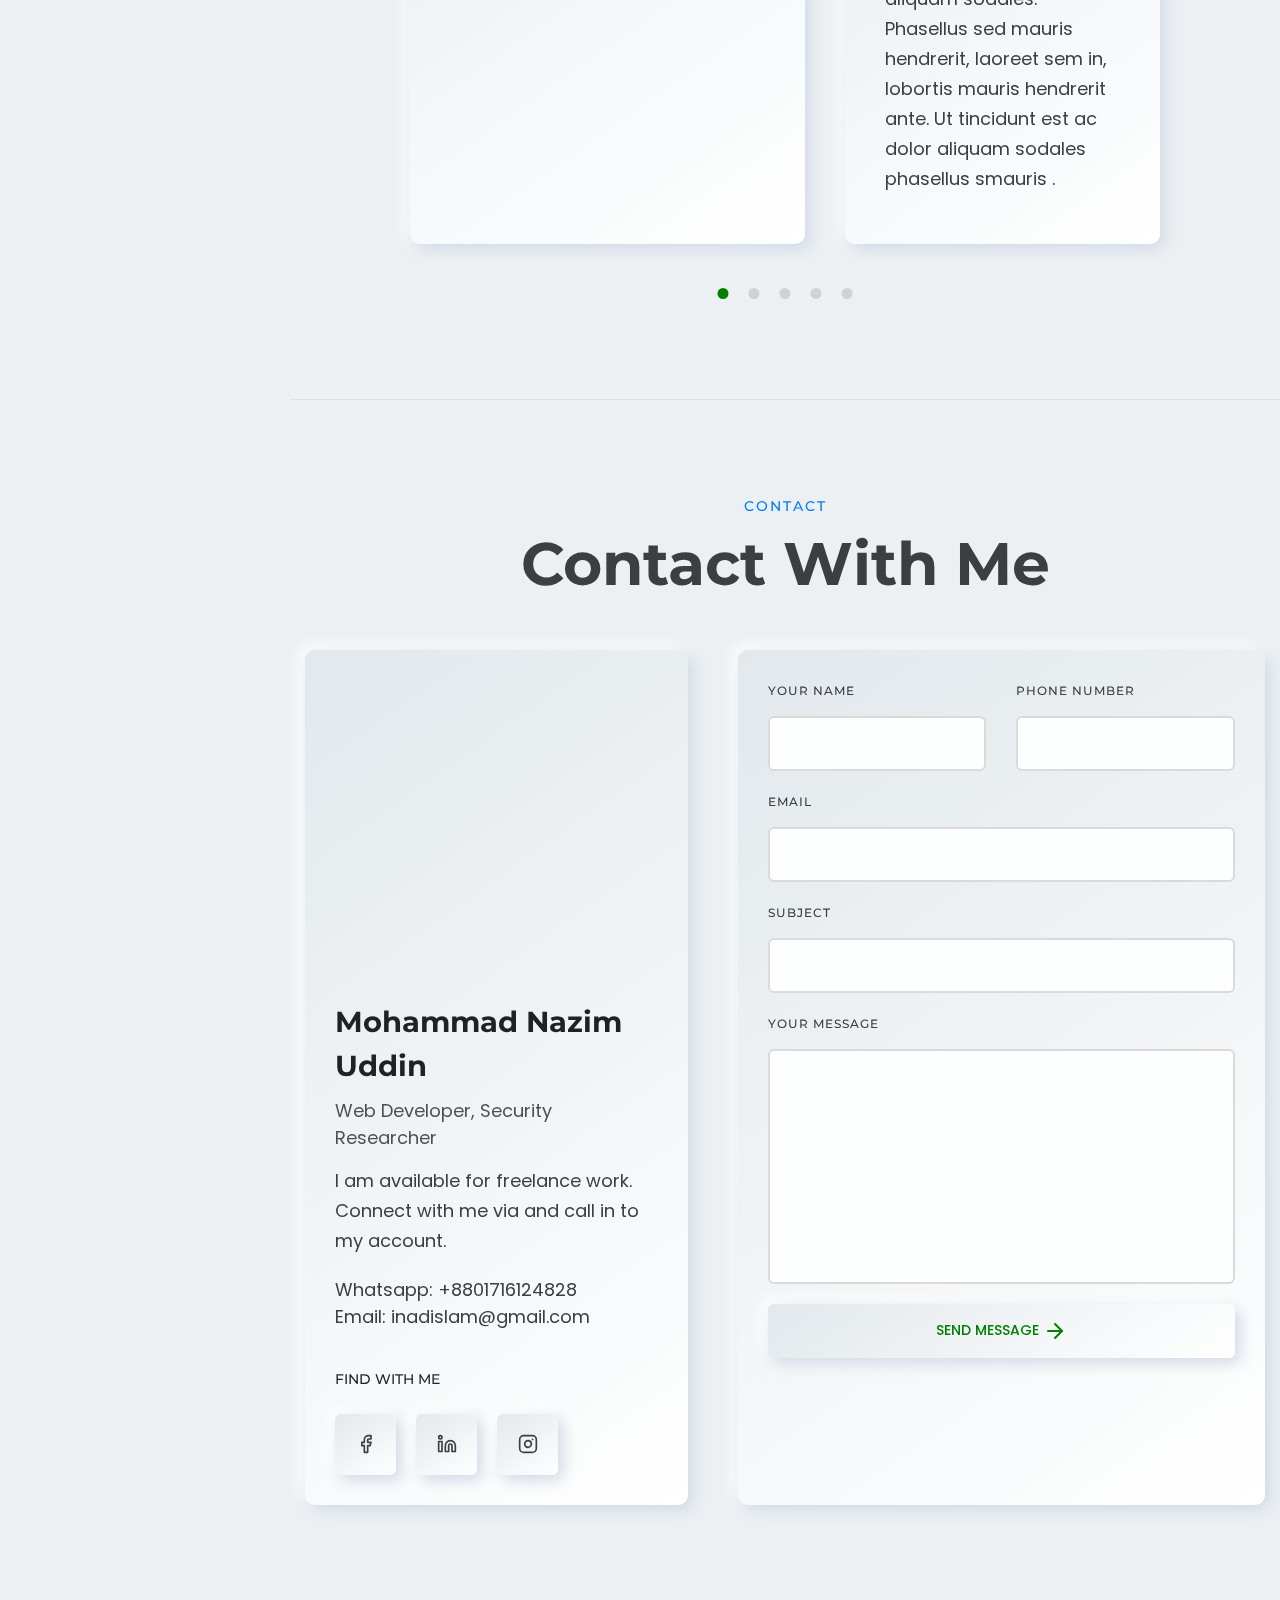
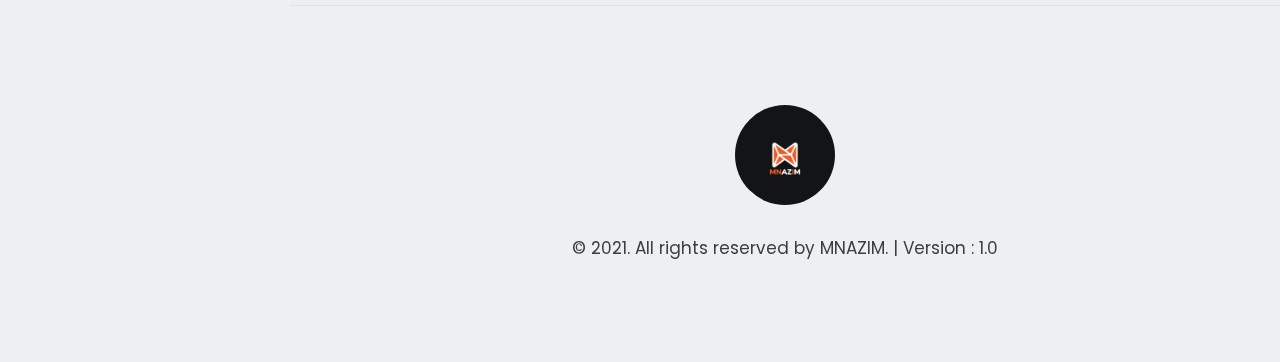
==== commit 1591aaa0: "path changed" ====
--- a/dev-portfolio/index.html
+++ b/dev-portfolio/index.html
@@ -392,7 +392,7 @@
                             <div class="inner">
                                 <div class="thumbnail">
                                     <a>
-                                        <img src="assets/images/portfolio/mumuonlineshop.png"
+                                        <img src="assets/images/portfolio/mdl.png"
                                             alt="Personal Portfolio Images">
                                     </a>
                                 </div>
@@ -403,7 +403,7 @@
                                         </div>
                                         <div class="meta">
                                             <div class="card-btn-container d-flex">
-                                                <div><a href="https://mumuonlineshops.com/"
+                                                <div><a href="https://inadislam.github.io//"
                                                         class="btn card-btn" title="Source Code"><i
                                                             data-brackets-id="11286" data-feather="github"></i></a>
                                                 </div>
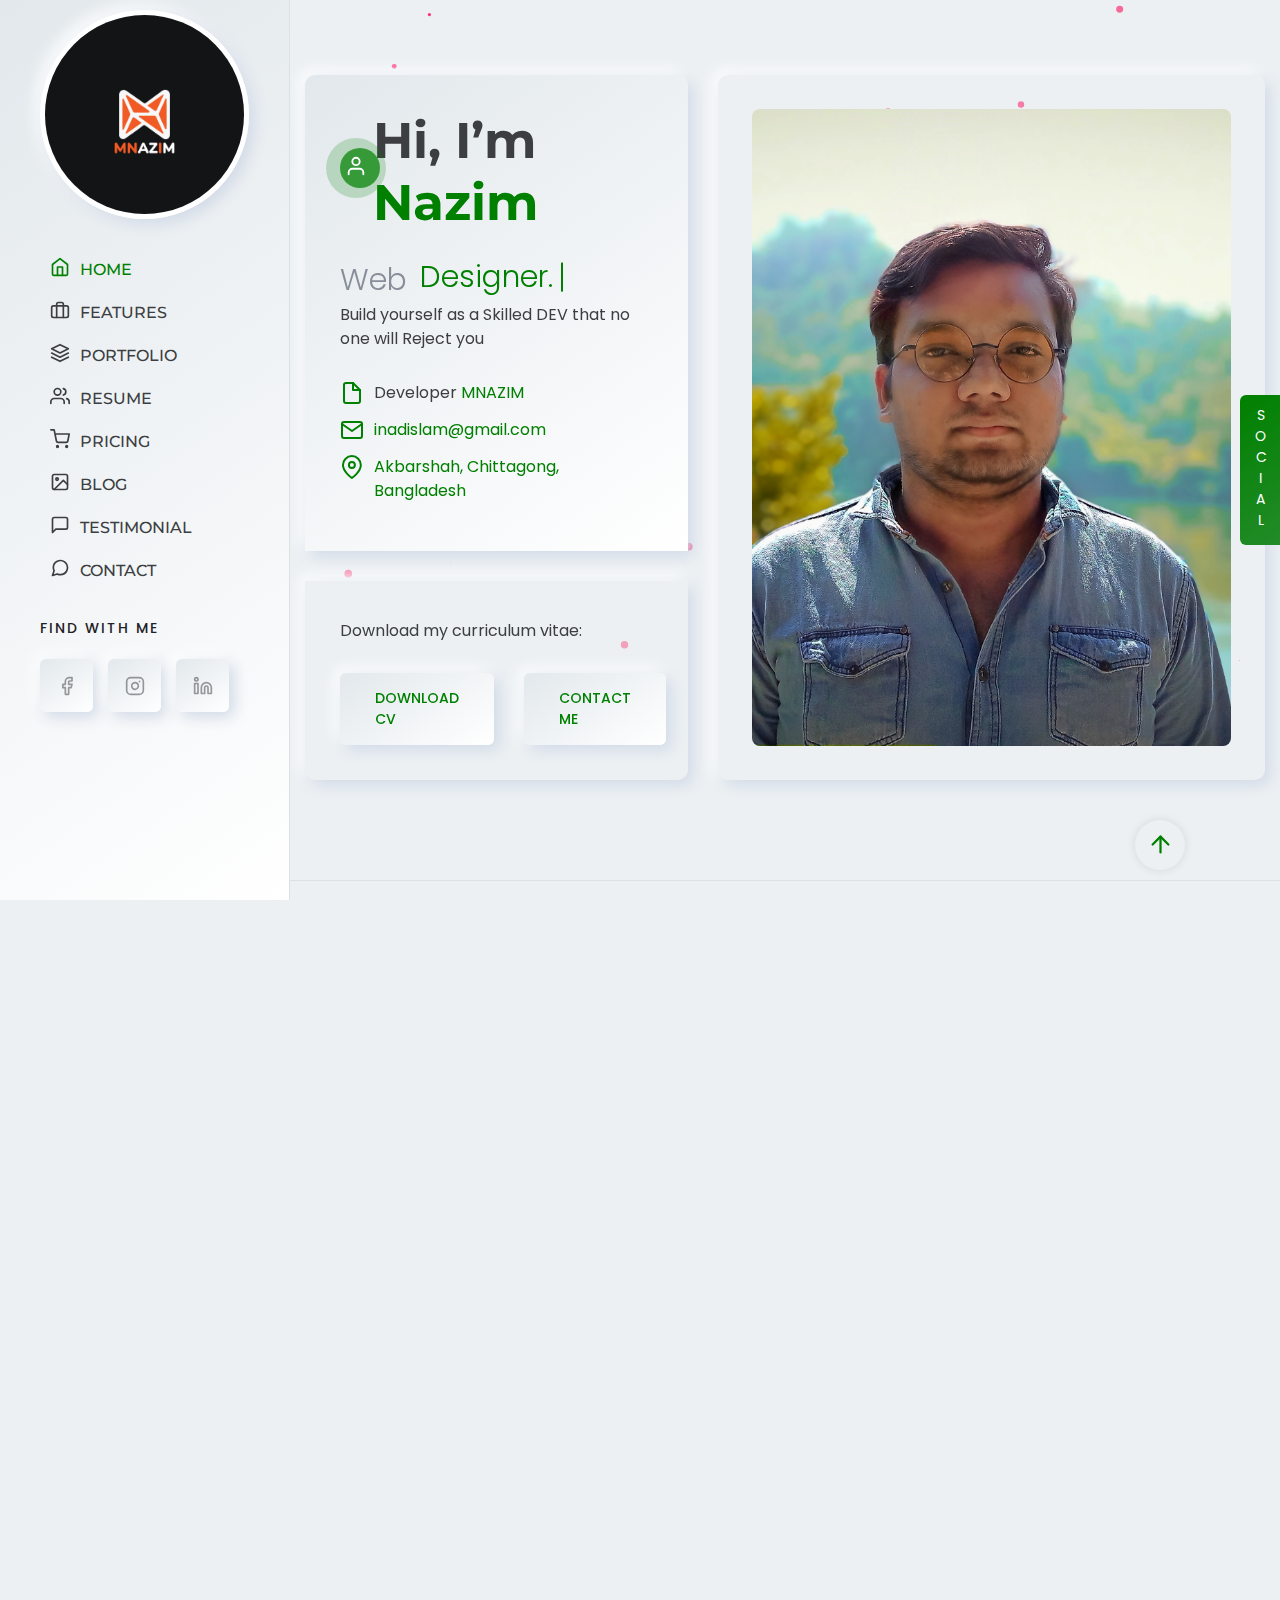
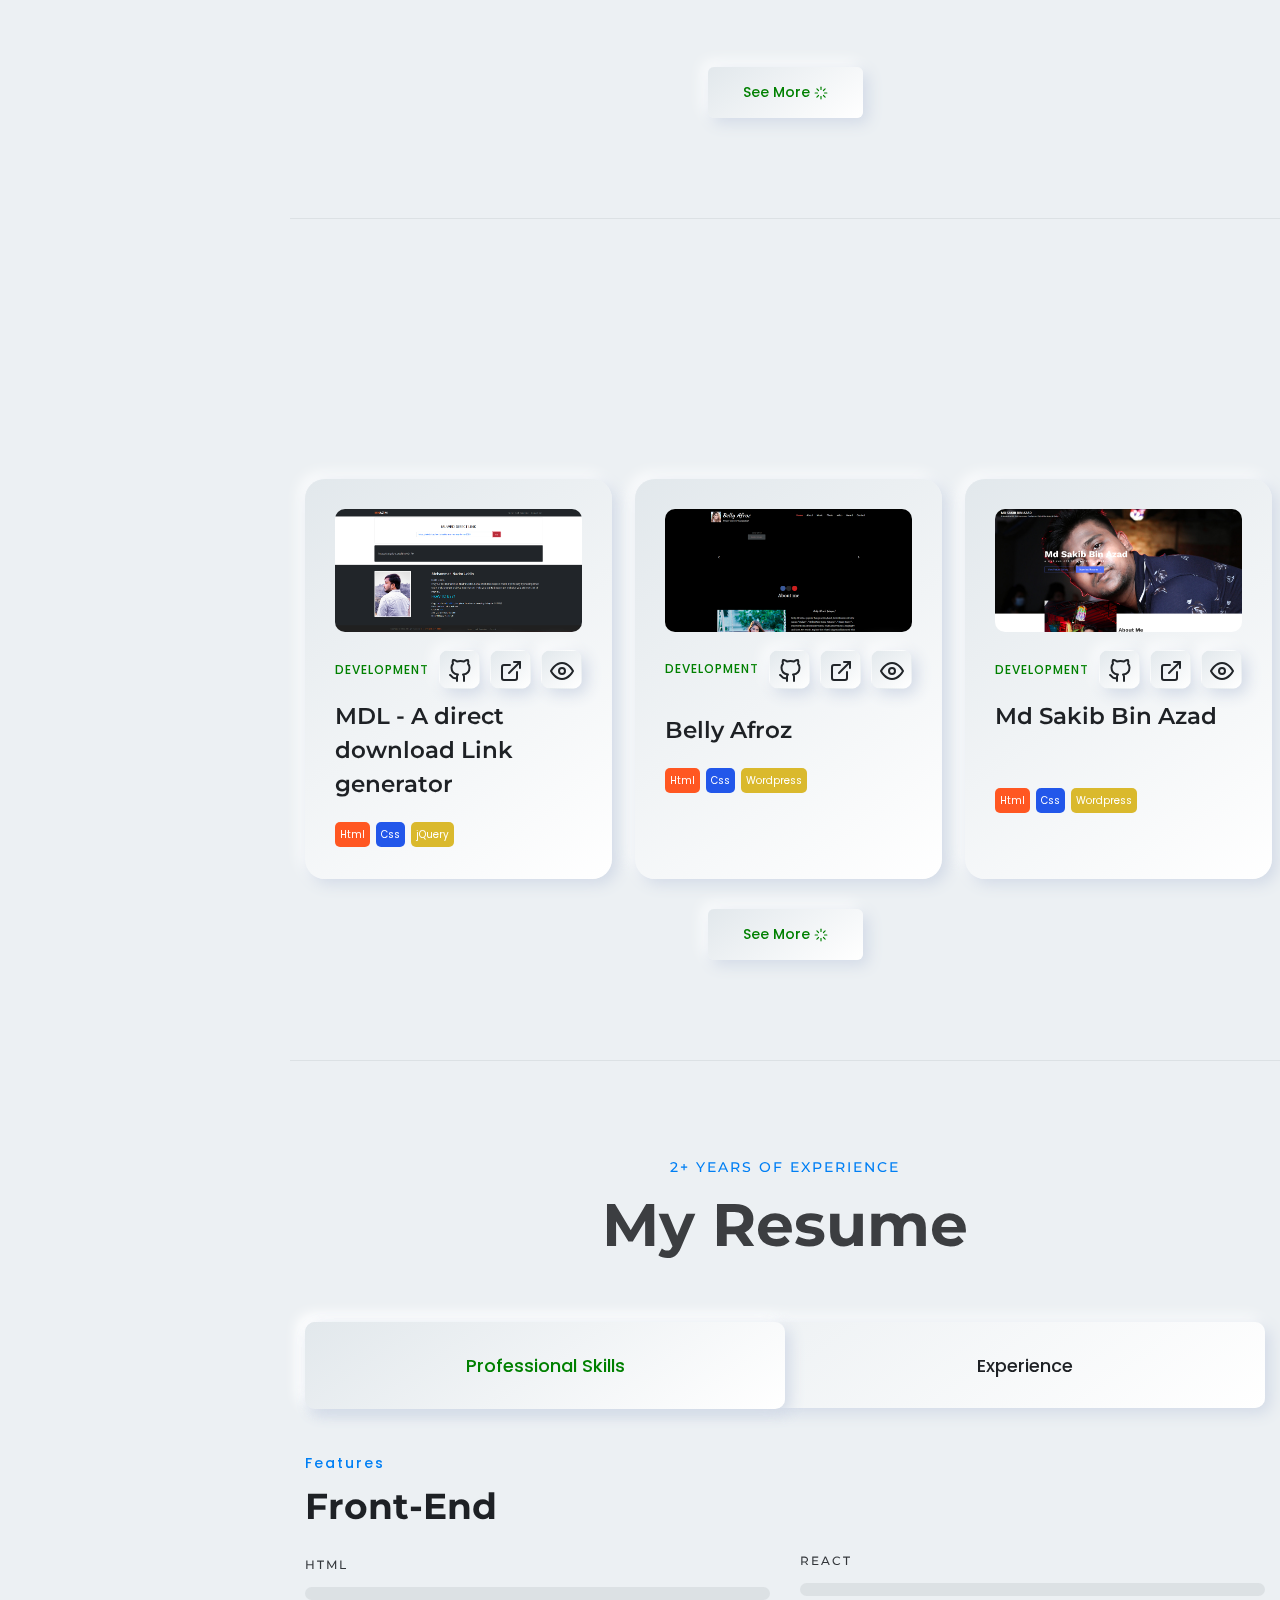
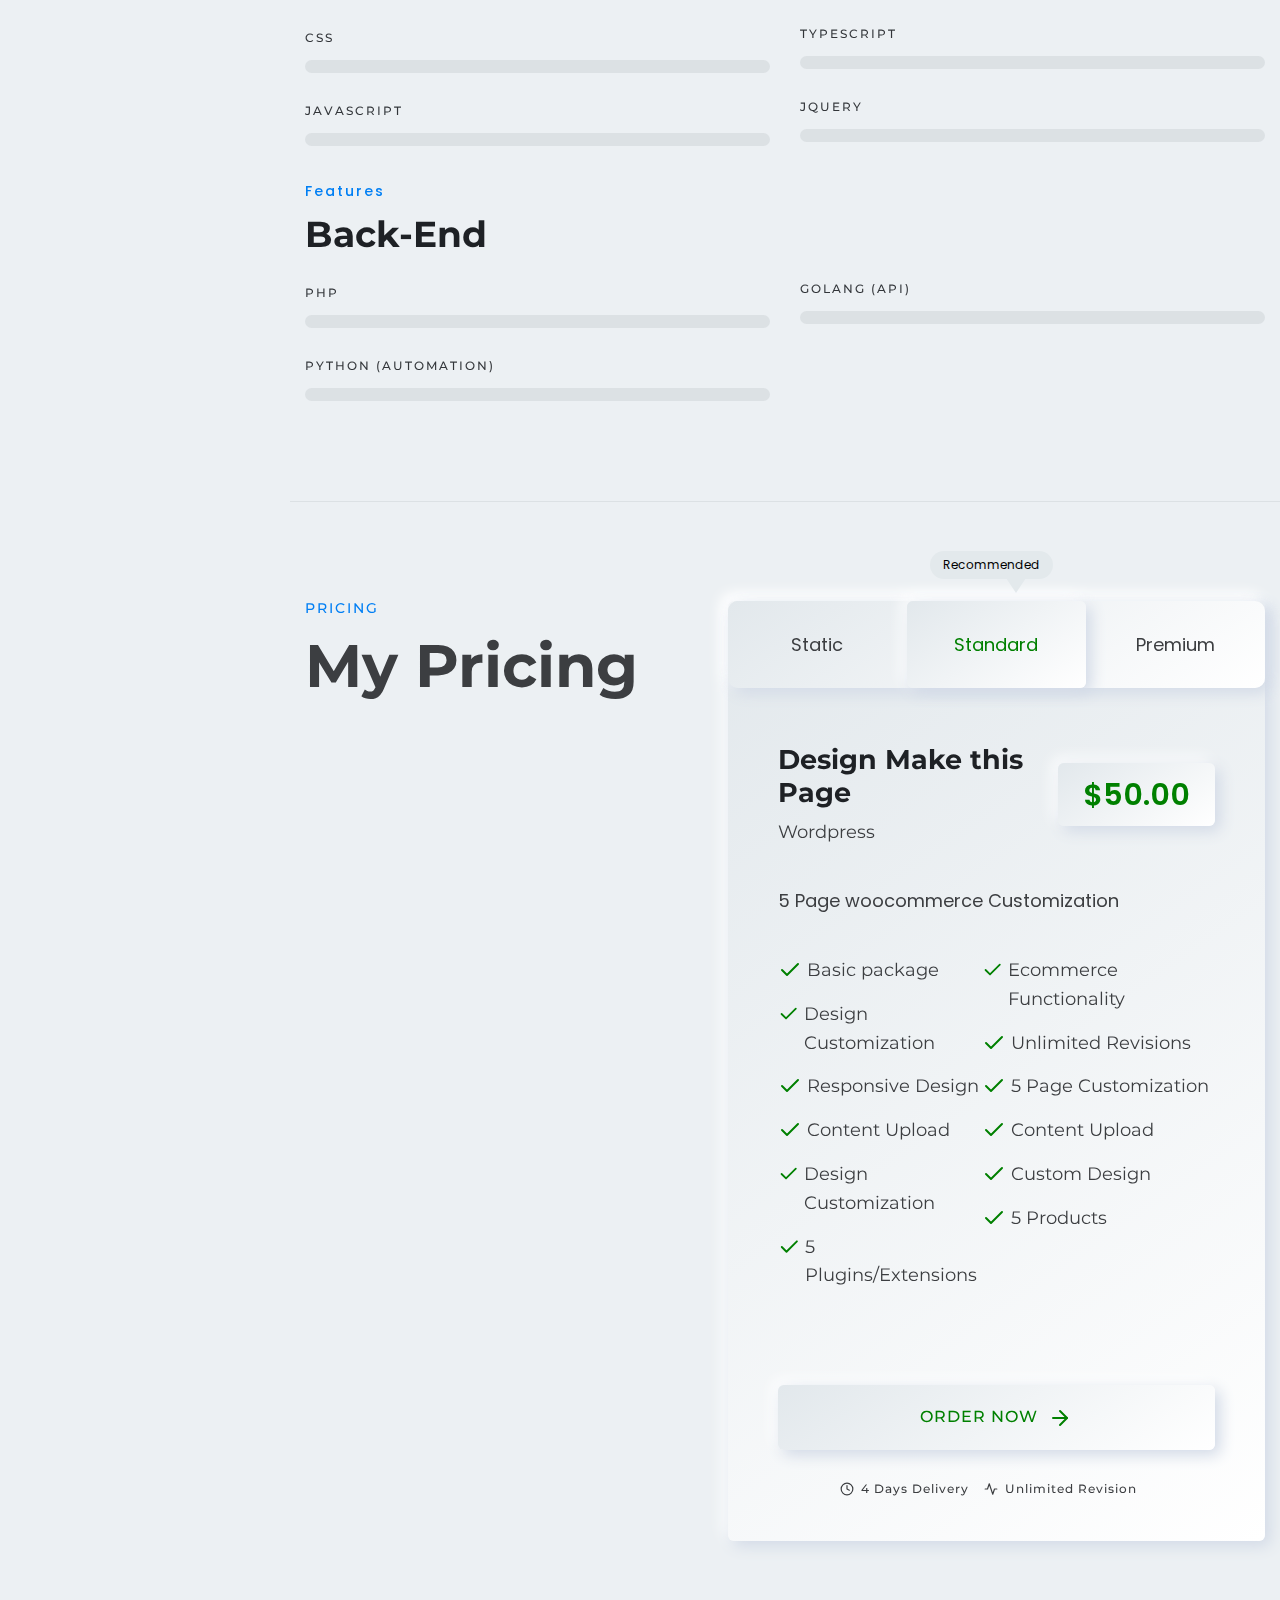
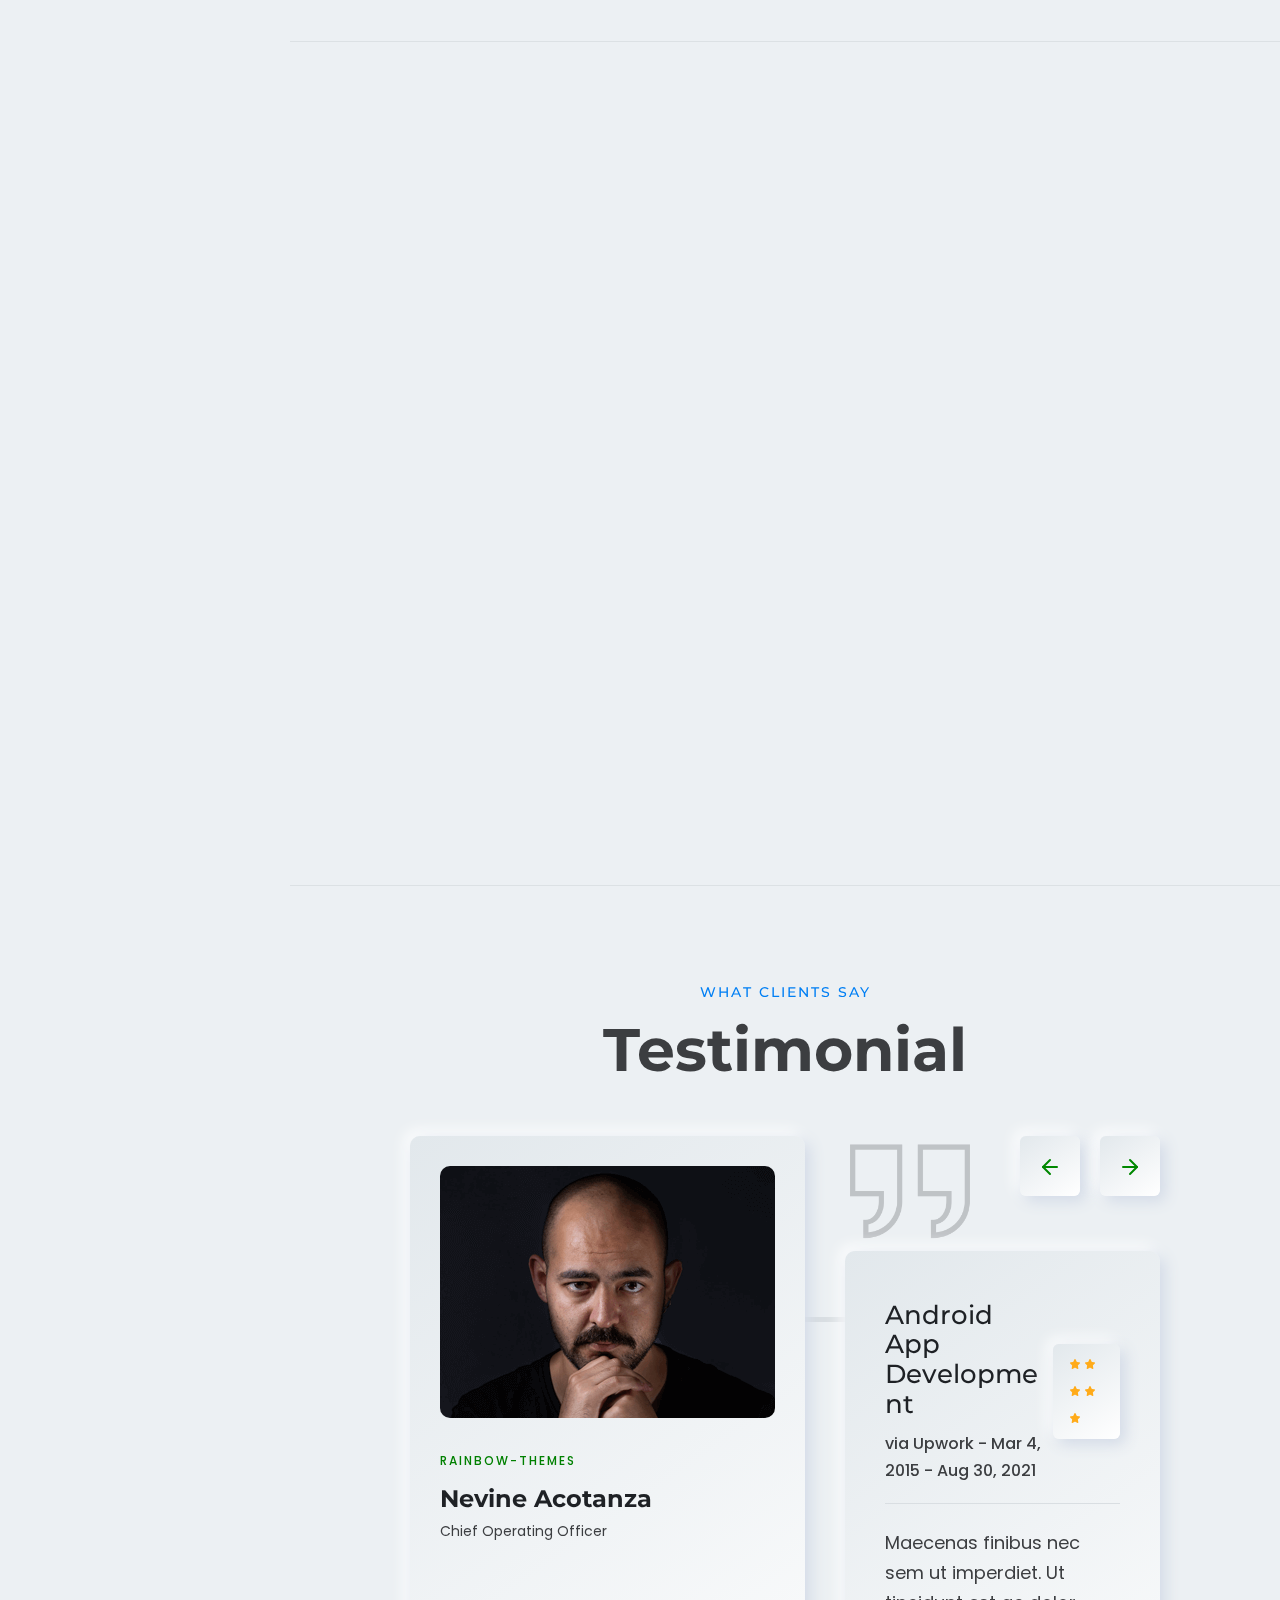
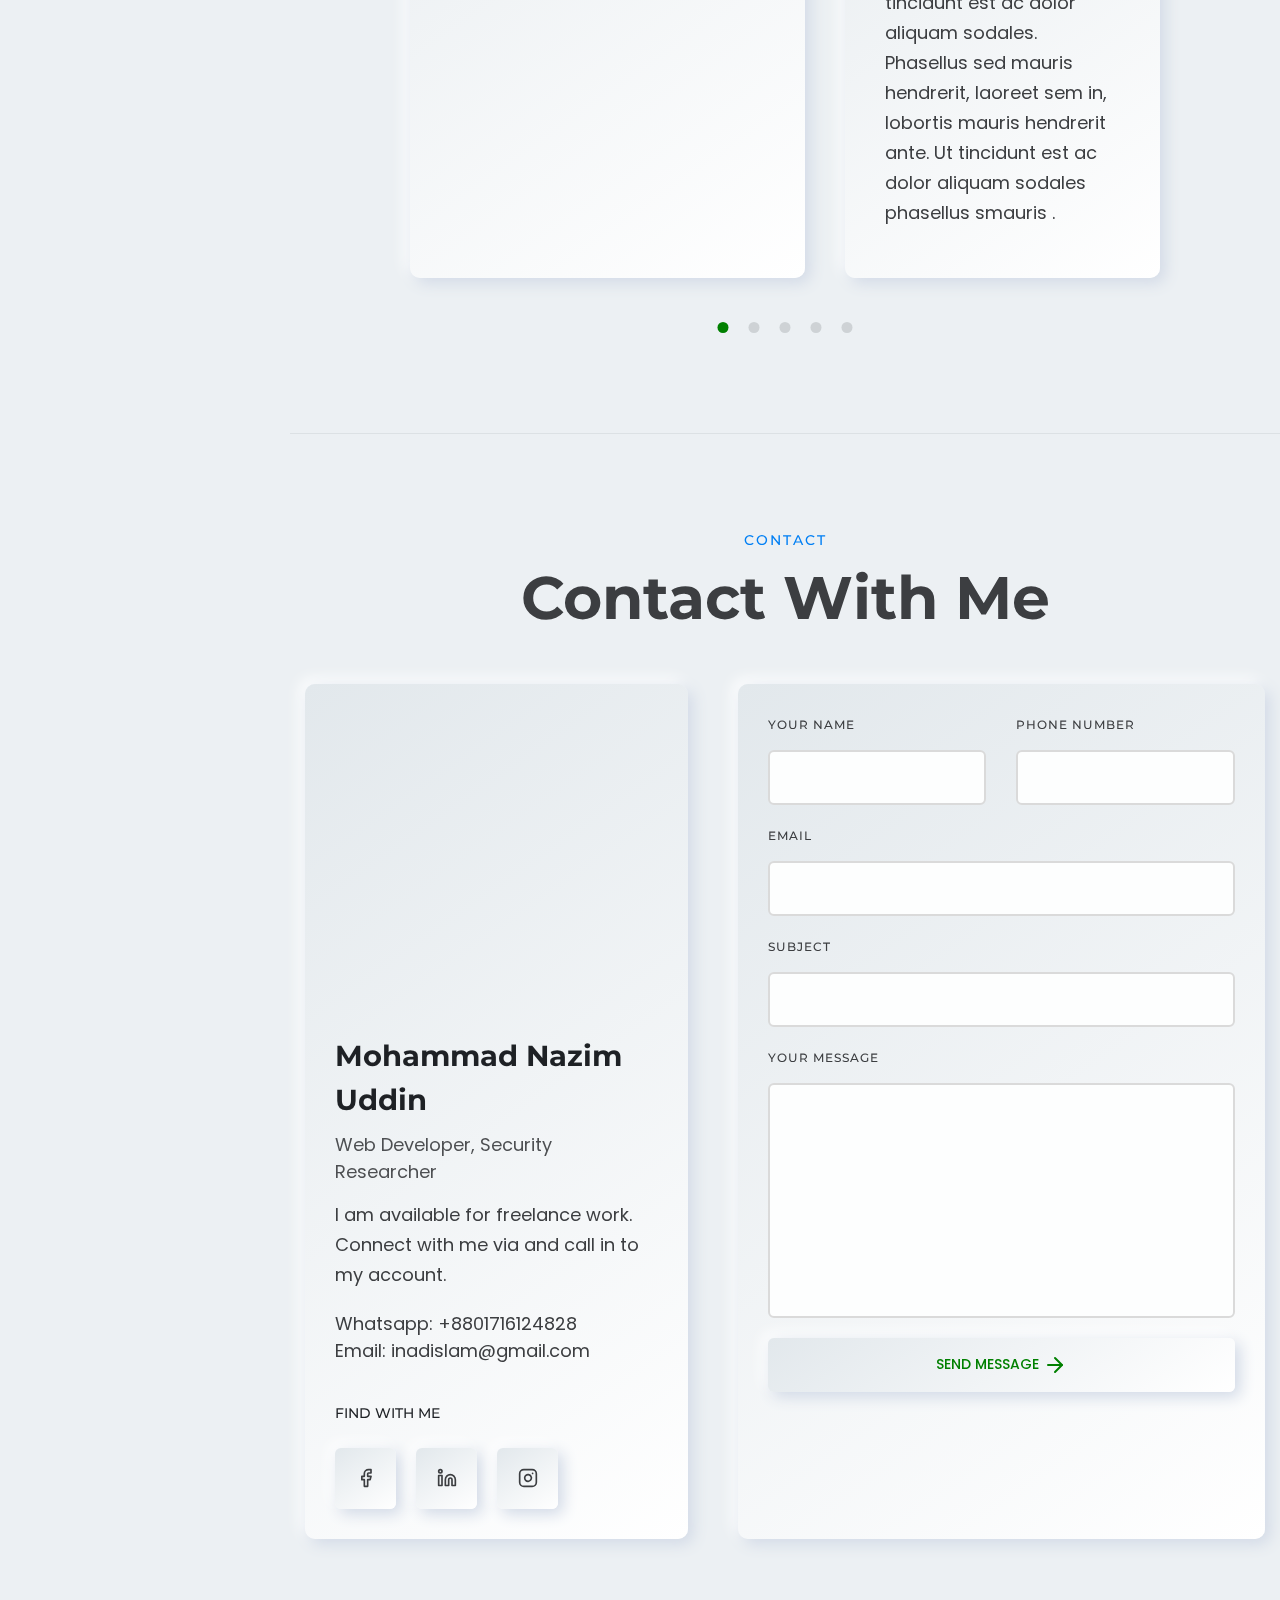
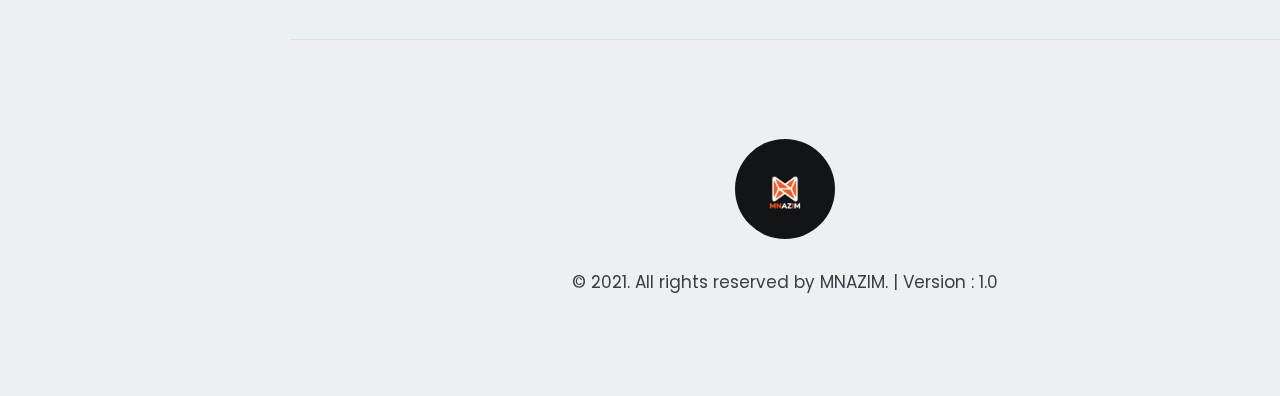
==== commit c958b7ce: "path changed" ====
--- a/dev-portfolio/index.html
+++ b/dev-portfolio/index.html
@@ -403,11 +403,11 @@
                                         </div>
                                         <div class="meta">
                                             <div class="card-btn-container d-flex">
-                                                <div><a href="https://inadislam.github.io//"
+                                                <div><a href="https://inadislam.github.io/mdl"
                                                         class="btn card-btn" title="Source Code"><i
                                                             data-brackets-id="11286" data-feather="github"></i></a>
                                                 </div>
-                                                <div><a href="https://mumuonlineshops.com/"
+                                                <div><a href="https://inadislam.github.io/mdl"
                                                         class="btn card-btn" title="Live"><i data-brackets-id="11286"
                                                             data-feather="external-link"></i></a></div>
                                                 <div><a href="javascript:void(0)" data-toggle="modal"
@@ -417,12 +417,12 @@
                                             </div>
                                         </div>
                                     </div>
-                                    <h4 class="title"><a>Mumu Online Shops <i data-feather="arrow-up-right"></i></a>
+                                    <h4 class="title"><a>MDL - A direct download Link generator <i data-feather="arrow-up-right"></i></a>
                                     </h4>
                                     <p class="tags mt-3">
                                         <span class="html">Html</span>
                                         <span class="css">Css</span>
-                                        <span class="javascript">Wordpress</span>
+                                        <span class="javascript">jQuery</span>
                                     </p>
                                 </div>
                             </div>
